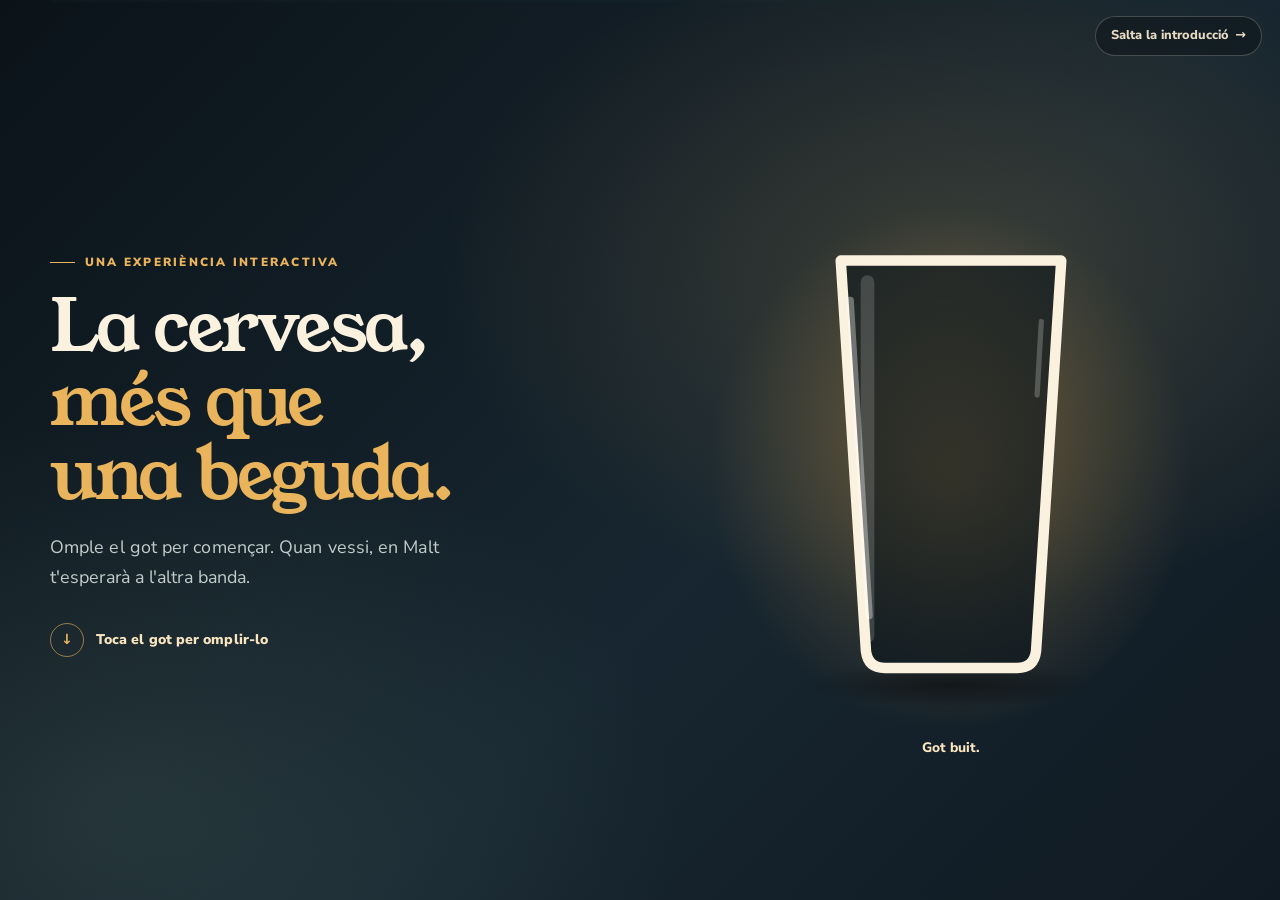
==== index.html @ fd7359cd "Enquesta connectada a Supabase: les respostes anònimes ja es guarden Co-Authored-By: Claude Opus 5.5" ====
<!doctype html>
<html lang="ca">
<head>
  <meta charset="utf-8">
  <script>try{localStorage.removeItem('cervesa-intro-vista');if(/[?&]intro\b/.test(location.search))sessionStorage.removeItem('cervesa-intro-vista');else if(sessionStorage.getItem('cervesa-intro-vista')==='1')document.documentElement.classList.add('ob-seen')}catch(e){}</script>
  <meta name="viewport" content="width=device-width, initial-scale=1">
  <meta name="theme-color" content="#fcf8f1">
  <meta name="description" content="Un recorregut educatiu per la història, la química i la ciència relacionades amb la cervesa.">
  <link rel="preconnect" href="https://fonts.googleapis.com">
  <link rel="preconnect" href="https://fonts.gstatic.com" crossorigin>
  <link href="https://fonts.googleapis.com/css2?family=Fredoka:wght@500;600;700&family=Nunito+Sans:wght@400;600;700;800;900&family=Young+Serif&display=swap" rel="stylesheet">
  <title>La cervesa, més que una beguda · Versió 4.2</title>
  <meta property="og:type" content="website">
  <meta property="og:url" content="https://chicobala08.github.io/webcervesa2.0/">
  <meta property="og:title" content="La cervesa, més que una beguda">
  <meta property="og:description" content="Història, química i ciència de la cervesa en una web interactiva. Treball de Recerca d'Àlex López.">
  <meta property="og:image" content="https://chicobala08.github.io/webcervesa2.0/og.jpg">
  <meta property="og:image:width" content="1200">
  <meta property="og:image:height" content="630">
  <meta name="twitter:card" content="summary_large_image">
  <noscript><style>.reveal, .ingredient-icon { opacity: 1 !important; translate: none !important; scale: 1 !important; }.beer-onboarding{display:none!important}body.onboarding-active{overflow:auto!important}</style></noscript>
  <link rel="stylesheet" href="style.css?v=13">
  <link rel="stylesheet" href="horitzontal.css?v=2" media="(min-width: 1024px)">
  <script>try{if(matchMedia('(min-width: 1024px)').matches)document.documentElement.classList.add('layout-h');localStorage.removeItem('cervesa-layout')}catch(e){}</script>
</head>
<body class="onboarding-active">

  <div class="beer-onboarding" id="beerOnboarding" role="dialog" aria-modal="true" aria-labelledby="onboardingTitle">
    <button class="ob-skip" id="onboardingSkip" type="button"><span>Salta la introducció</span> <span aria-hidden="true">→</span></button>

    <section class="ob-screen ob-welcome" id="onboardingWelcome">
      <div class="ob-copy">
        <span class="ob-kicker ob-in" style="--i:0">UNA EXPERIÈNCIA INTERACTIVA</span>
        <h1 id="onboardingTitle"><span class="ob-line ob-in" style="--i:1">La cervesa,</span> <span class="ob-line ob-line--gold ob-in" style="--i:2">més que una beguda.</span></h1>
        <p class="ob-in" style="--i:3">Omple el got per començar. Quan vessi, en Malt t'esperarà a l'altra banda.</p>
        <div class="ob-hint ob-in" style="--i:4" aria-hidden="true"><span class="ob-hint-ring"></span><span class="ob-hint-dot">↓</span><span>Toca el got per omplir-lo</span></div>
      </div>

      <div class="ob-art">
        <button class="ob-glass" id="onboardingGlass" type="button" aria-label="Omple el got de cervesa" aria-describedby="onboardingGlassStatus">
          <svg viewBox="0 0 400 560" aria-hidden="true" focusable="false">
            <defs>
              <clipPath id="obGlassClip"><path d="M95 112H305L281 484Q279 500 263 500H137Q121 500 119 484Z"/></clipPath>
              <clipPath id="obStreamClip"><rect x="0" y="-140" width="400" height="636"/></clipPath>
              <linearGradient id="obStreamFadeG" gradientUnits="userSpaceOnUse" x1="0" y1="-140" x2="0" y2="-30"><stop offset="0" stop-color="#fff" stop-opacity="0"/><stop offset="1" stop-color="#fff"/></linearGradient>
              <mask id="obStreamFade" maskUnits="userSpaceOnUse" x="0" y="-140" width="400" height="640"><rect x="0" y="-140" width="400" height="640" fill="url(#obStreamFadeG)"/></mask>
              <linearGradient id="obBeer" x1="0" y1="0" x2="0" y2="1"><stop offset="0" stop-color="#ffd977"/><stop offset=".35" stop-color="#f2a93a"/><stop offset="1" stop-color="#b85a17"/></linearGradient>
              <linearGradient id="obStream" x1="0" y1="0" x2="1" y2="0"><stop offset="0" stop-color="#e99a31"/><stop offset=".45" stop-color="#ffd677"/><stop offset="1" stop-color="#d27f24"/></linearGradient>
              <radialGradient id="obShadow"><stop offset="0" stop-color="#000" stop-opacity=".45"/><stop offset="1" stop-color="#000" stop-opacity="0"/></radialGradient>
              <radialGradient id="obGlow"><stop offset="0" stop-color="#f2b14e" stop-opacity=".34"/><stop offset="1" stop-color="#f2b14e" stop-opacity="0"/></radialGradient>
            </defs>
            <ellipse class="ob-glow" cx="200" cy="310" rx="230" ry="250" fill="url(#obGlow)"/>
            <ellipse cx="200" cy="516" rx="140" ry="22" fill="url(#obShadow)"/>
            <!-- Raig de cervesa que cau de dalt -->
            <g clip-path="url(#obStreamClip)" mask="url(#obStreamFade)">
              <g class="ob-stream">
                <rect x="187" y="-1300" width="26" height="1300" rx="13" fill="url(#obStream)"/>
                <rect x="195" y="-1300" width="5" height="1300" rx="2.5" fill="#fff3c4" opacity=".7"/>
              </g>
            </g>
            <!-- Interior del got: la cervesa puja amb una onada -->
            <g clip-path="url(#obGlassClip)">
              <rect x="80" y="100" width="240" height="420" fill="#09131a" opacity=".55"/>
              <g class="ob-liquid">
                <g class="ob-wave"><path d="M-160 112q30-14 60 0t60 0 60 0 60 0 60 0 60 0 60 0 60 0 60 0 60 0 60 0 60 0V560H-160Z" fill="url(#obBeer)"/></g>
                <g class="ob-wave ob-wave--back" opacity=".5"><path d="M-160 106q30 12 60 0t60 0 60 0 60 0 60 0 60 0 60 0 60 0 60 0 60 0 60 0 60 0V140H-160Z" fill="#ffe08f"/></g>
                <g class="ob-bubbles" fill="#fff4cf">
                  <circle class="ob-bub" cx="150" cy="480" r="4" style="--d:0s;--x:4px"/>
                  <circle class="ob-bub" cx="182" cy="470" r="3" style="--d:.5s;--x:-5px"/>
                  <circle class="ob-bub" cx="214" cy="488" r="5" style="--d:.9s;--x:3px"/>
                  <circle class="ob-bub" cx="246" cy="476" r="3.5" style="--d:.25s;--x:-3px"/>
                  <circle class="ob-bub" cx="168" cy="492" r="2.5" style="--d:1.2s;--x:6px"/>
                  <circle class="ob-bub" cx="232" cy="494" r="3" style="--d:1.5s;--x:-6px"/>
                </g>
              </g>
              <rect x="114" y="126" width="13" height="350" rx="6.5" fill="#fff" opacity=".16"/>
            </g>
            <!-- Escuma: puja, rebota i vessa per les parets -->
            <g class="ob-foam">
              <path d="M84 126c-14-10-10-34 10-36 2-22 30-32 46-18 12-20 44-22 56-2 14-16 44-12 50 8 22-6 40 10 34 30 16 6 16 26 2 32-6 10-22 12-32 4-10 12-32 12-42 2-12 10-32 10-44 0-12 10-34 10-44-2-12 8-30 6-36-6z" fill="#fbf0d7"/>
              <ellipse cx="130" cy="96" rx="12" ry="7" fill="#fff"/><ellipse cx="196" cy="84" rx="10" ry="6" fill="#fff"/><ellipse cx="262" cy="98" rx="9" ry="5.5" fill="#fff"/>
              <circle cx="160" cy="118" r="4" fill="#ead7ad"/><circle cx="238" cy="120" r="3.5" fill="#ead7ad"/><circle cx="104" cy="124" r="3" fill="#ead7ad"/>
            </g>
            <g class="ob-drips" fill="#fbf0d7">
              <path class="ob-drip" style="--o:96px 122px;--d:0s" d="M88 120q-6 40-3 84 1 12 9 12t8-12q0-40-2-82z"/>
              <path class="ob-drip" style="--o:300px 122px;--d:.12s" d="M296 120q6 56 4 120-1 12-9 12t-8-12q-1-62 1-118z"/>
              <path class="ob-drip" style="--o:200px 132px;--d:.22s" d="M232 128q4 26 2 50-1 9-7 9t-6-9q0-24 2-48z"/>
            </g>
            <!-- Vidre -->
            <path d="M95 112H305L281 484Q279 500 263 500H137Q121 500 119 484Z" fill="none" stroke="#fbf1df" stroke-width="10" stroke-linejoin="round"/>
            <path d="M104 150l18 300" stroke="#fff" stroke-opacity=".35" stroke-width="7" stroke-linecap="round"/>
            <path d="M286 170l-4 70" stroke="#fff" stroke-opacity=".22" stroke-width="5" stroke-linecap="round"/>
          </svg>
        </button>
        <p class="ob-status" id="onboardingGlassStatus" aria-live="polite">Got buit.</p>
      </div>
    </section>

    <!-- Onada de cervesa que fa la transició entre pantalles -->
    <div class="ob-flood" id="onboardingFlood" aria-hidden="true">
      <svg class="ob-flood-edge ob-flood-edge--top" viewBox="0 0 1200 90" preserveAspectRatio="none"><path d="M0 60q75-40 150 0t150 0 150 0 150 0 150 0 150 0 150 0 150 0V90H0z" fill="#fbf0d7"/><path d="M0 78q75-30 150 0t150 0 150 0 150 0 150 0 150 0 150 0 150 0V90H0z" fill="#f6c25c"/></svg>
      <div class="ob-flood-body"><i style="--x:12%;--s:10px;--d:0s"></i><i style="--x:28%;--s:6px;--d:.2s"></i><i style="--x:47%;--s:12px;--d:.1s"></i><i style="--x:63%;--s:7px;--d:.3s"></i><i style="--x:80%;--s:9px;--d:.05s"></i><i style="--x:91%;--s:5px;--d:.25s"></i></div>
      <svg class="ob-flood-edge ob-flood-edge--bottom" viewBox="0 0 1200 60" preserveAspectRatio="none"><path d="M0 0H1200V20q-75 30-150 0t-150 0-150 0-150 0-150 0-150 0-150 0-150 0z" fill="#c7671c"/></svg>
    </div>

    <section class="ob-screen ob-interests" id="onboardingInterests" hidden aria-labelledby="onboardingMaltTitle">
      <div class="ob-layout">
        <div class="ob-malt">
          <img class="ob-malt-img" src="malt-presenter.webp?v=11" alt="Malt, el presentador de la web, aixecant una gerra" width="511" height="476" decoding="async">
          <div class="ob-bubble" role="status"><span class="ob-bubble-name">MALT, EL TEU GUIA</span><span class="ob-bubble-text" id="onboardingMaltSays">Hola! Sóc en Malt. Abans de començar, t'acompanyo en tres passos ràpids.</span></div>
        </div>
        <div class="ob-content">
          <div class="ob-steps ob-rise" style="--i:0" aria-hidden="true"><span class="ob-steps-label" id="onboardingStepLabel">Pas 1 de 3</span><span class="ob-steps-bar"><span class="ob-steps-fill" id="onboardingStepFill"></span></span></div>
          <form class="ob-form" id="onboardingInterestForm" novalidate>
            <!-- Trampa per a robots: les persones no la veuen -->
            <label class="ob-trap" aria-hidden="true">Web <input type="text" name="website" tabindex="-1" autocomplete="off"></label>

            <fieldset class="ob-step is-current" data-step="1">
              <legend class="ob-step-head"><span class="ob-kicker">COM ET DIUS? NO CAL!</span><span class="ob-step-title" id="onboardingMaltTitle" tabindex="-1">Coneguem-nos una mica</span></legend>
              <p class="ob-intro">No et demanem nom ni correu. Només el que ens ajuda a entendre qui visita la web.</p>
              <div class="ob-q">
                <p class="ob-q-title" id="obqAge">Quina edat tens?</p>
                <div class="ob-chips" role="radiogroup" aria-labelledby="obqAge">
                  <label class="ob-chip"><input type="radio" name="age_range" value="lt14"><span>Menys de 14</span></label>
                  <label class="ob-chip"><input type="radio" name="age_range" value="14-15"><span>14–15</span></label>
                  <label class="ob-chip"><input type="radio" name="age_range" value="16-17"><span>16–17</span></label>
                  <label class="ob-chip"><input type="radio" name="age_range" value="18-25"><span>18–25</span></label>
                  <label class="ob-chip"><input type="radio" name="age_range" value="26-40"><span>26–40</span></label>
                  <label class="ob-chip"><input type="radio" name="age_range" value="gt40"><span>Més de 40</span></label>
                </div>
              </div>
              <div class="ob-q">
                <p class="ob-q-title" id="obqRole">Qui ets?</p>
                <div class="ob-chips" role="radiogroup" aria-labelledby="obqRole">
                  <label class="ob-chip"><input type="radio" name="role" value="alumne_montjuic"><span>Alumne/a de l'Institut Montjuïc</span></label>
                  <label class="ob-chip"><input type="radio" name="role" value="alumne_altre"><span>Alumne/a d'un altre centre</span></label>
                  <label class="ob-chip"><input type="radio" name="role" value="professor"><span>Professor/a</span></label>
                  <label class="ob-chip"><input type="radio" name="role" value="familia"><span>Família o amics</span></label>
                  <label class="ob-chip"><input type="radio" name="role" value="altre"><span>Una altra persona</span></label>
                </div>
              </div>
              <div class="ob-q">
                <p class="ob-q-title" id="obqFound">Com has arribat a la web?</p>
                <div class="ob-chips" role="radiogroup" aria-labelledby="obqFound">
                  <label class="ob-chip"><input type="radio" name="found_via" value="classe"><span>A classe</span></label>
                  <label class="ob-chip"><input type="radio" name="found_via" value="qr"><span>Amb el codi QR</span></label>
                  <label class="ob-chip"><input type="radio" name="found_via" value="amic"><span>M'ho ha passat algú</span></label>
                  <label class="ob-chip"><input type="radio" name="found_via" value="xarxes"><span>Per xarxes socials</span></label>
                  <label class="ob-chip"><input type="radio" name="found_via" value="altre"><span>D'una altra manera</span></label>
                </div>
              </div>
            </fieldset>

            <fieldset class="ob-step" data-step="2" hidden>
              <legend class="ob-step-head"><span class="ob-kicker">NO ÉS UN EXAMEN</span><span class="ob-step-title" tabindex="-1">Què en saps, ja?</span></legend>
              <p class="ob-intro">Respon el que et sembli. Al final del recorregut sabràs si l'has encertat.</p>
              <div class="ob-q">
                <p class="ob-q-title" id="obqIng">Quants ingredients bàsics creus que té la cervesa?</p>
                <div class="ob-chips" role="radiogroup" aria-labelledby="obqIng">
                  <label class="ob-chip"><input type="radio" name="guess_ingredients" value="2"><span>2</span></label>
                  <label class="ob-chip"><input type="radio" name="guess_ingredients" value="4"><span>4</span></label>
                  <label class="ob-chip"><input type="radio" name="guess_ingredients" value="7"><span>7</span></label>
                  <label class="ob-chip"><input type="radio" name="guess_ingredients" value="10+"><span>Més de 10</span></label>
                  <label class="ob-chip"><input type="radio" name="guess_ingredients" value="nsnc"><span>No ho sé</span></label>
                </div>
              </div>
              <div class="ob-q">
                <p class="ob-q-title" id="obqYeast">Què creus que fa el llevat?</p>
                <div class="ob-chips" role="radiogroup" aria-labelledby="obqYeast">
                  <label class="ob-chip"><input type="radio" name="guess_yeast" value="color"><span>Dona color</span></label>
                  <label class="ob-chip"><input type="radio" name="guess_yeast" value="fermenta"><span>Converteix el sucre en alcohol i gas</span></label>
                  <label class="ob-chip"><input type="radio" name="guess_yeast" value="amargor"><span>Dona amargor</span></label>
                  <label class="ob-chip"><input type="radio" name="guess_yeast" value="nsnc"><span>No ho sé</span></label>
                </div>
              </div>
              <div class="ob-q">
                <p class="ob-q-title" id="obqOrigin">Des de quan creus que es fa cervesa?</p>
                <div class="ob-chips" role="radiogroup" aria-labelledby="obqOrigin">
                  <label class="ob-chip"><input type="radio" name="guess_origin" value="200"><span>Fa uns 200 anys</span></label>
                  <label class="ob-chip"><input type="radio" name="guess_origin" value="1000"><span>Fa uns 1.000 anys</span></label>
                  <label class="ob-chip"><input type="radio" name="guess_origin" value="milers"><span>Fa milers d'anys</span></label>
                  <label class="ob-chip"><input type="radio" name="guess_origin" value="nsnc"><span>No ho sé</span></label>
                </div>
              </div>
              <div class="ob-q">
                <p class="ob-q-title" id="obqNA">Una cervesa «sense alcohol» pot tenir una mica d'alcohol?</p>
                <div class="ob-chips" role="radiogroup" aria-labelledby="obqNA">
                  <label class="ob-chip"><input type="radio" name="guess_nonalcoholic" value="si"><span>Sí</span></label>
                  <label class="ob-chip"><input type="radio" name="guess_nonalcoholic" value="no"><span>No, en té zero</span></label>
                  <label class="ob-chip"><input type="radio" name="guess_nonalcoholic" value="nsnc"><span>No ho sé</span></label>
                </div>
              </div>
              <div class="ob-q">
                <p class="ob-q-title" id="obqHops">Què creus que és el llúpol?</p>
                <div class="ob-chips" role="radiogroup" aria-labelledby="obqHops">
                  <label class="ob-chip"><input type="radio" name="guess_hops" value="flor"><span>Una flor que dona amargor i aroma</span></label>
                  <label class="ob-chip"><input type="radio" name="guess_hops" value="cereal"><span>Un cereal</span></label>
                  <label class="ob-chip"><input type="radio" name="guess_hops" value="llevat"><span>Un tipus de llevat</span></label>
                  <label class="ob-chip"><input type="radio" name="guess_hops" value="nsnc"><span>No ho sé</span></label>
                </div>
              </div>
              <div class="ob-q">
                <p class="ob-q-title" id="obqCereal">Quin cereal creus que es fa servir més per fer cervesa?</p>
                <div class="ob-chips" role="radiogroup" aria-labelledby="obqCereal">
                  <label class="ob-chip"><input type="radio" name="guess_cereal" value="ordi"><span>Ordi</span></label>
                  <label class="ob-chip"><input type="radio" name="guess_cereal" value="arros"><span>Arròs</span></label>
                  <label class="ob-chip"><input type="radio" name="guess_cereal" value="blat_moro"><span>Blat de moro</span></label>
                  <label class="ob-chip"><input type="radio" name="guess_cereal" value="nsnc"><span>No ho sé</span></label>
                </div>
              </div>
            </fieldset>

            <fieldset class="ob-step" data-step="3" hidden>
              <legend class="ob-step-head"><span class="ob-kicker">L'ÚLTIM PAS</span><span class="ob-step-title" tabindex="-1">Què et ve de gust descobrir?</span></legend>
              <p class="ob-intro">Amb això en Malt tria per on comences.</p>
              <div class="ob-q">
                <p class="ob-q-title" id="obqPart">Quina part t'interessa més?</p>
                <div class="ob-chips" role="radiogroup" aria-labelledby="obqPart">
                  <label class="ob-chip"><input type="radio" name="interestPart" value="historia"><span>La història</span></label>
                  <label class="ob-chip"><input type="radio" name="interestPart" value="ciencia"><span>La ciència</span></label>
                  <label class="ob-chip"><input type="radio" name="interestPart" value="ingredients"><span>Els ingredients</span></label>
                  <label class="ob-chip"><input type="radio" name="interestPart" value="tot"><span>Una mica de tot</span></label>
                </div>
              </div>
              <div class="ob-q">
                <p class="ob-q-title" id="obqDisc">Què t'agradaria fer primer?</p>
                <div class="ob-chips" role="radiogroup" aria-labelledby="obqDisc">
                  <label class="ob-chip"><input type="radio" name="interestDiscover" value="origen"><span>Saber com va començar</span></label>
                  <label class="ob-chip"><input type="radio" name="interestDiscover" value="fermentacio"><span>Veure la fermentació</span></label>
                  <label class="ob-chip"><input type="radio" name="interestDiscover" value="recepta"><span>Crear la meva cervesa</span></label>
                  <label class="ob-chip"><input type="radio" name="interestDiscover" value="curiositats"><span>Llegir curiositats</span></label>
                </div>
              </div>
              <div class="ob-q">
                <p class="ob-q-title" id="obqLevel">Quant en saps?</p>
                <div class="ob-chips" role="radiogroup" aria-labelledby="obqLevel">
                  <label class="ob-chip"><input type="radio" name="interestLevel" value="inici"><span>Començo de zero</span></label>
                  <label class="ob-chip"><input type="radio" name="interestLevel" value="mitja"><span>Ja en sé una mica</span></label>
                  <label class="ob-chip"><input type="radio" name="interestLevel" value="aprofundir"><span>Vull aprofundir</span></label>
                </div>
              </div>
              <div class="ob-q">
                <p class="ob-q-title" id="obqLearn">Com t'agrada més aprendre?</p>
                <div class="ob-chips" role="radiogroup" aria-labelledby="obqLearn">
                  <label class="ob-chip"><input type="radio" name="learn_style" value="llegint"><span>Llegint</span></label>
                  <label class="ob-chip"><input type="radio" name="learn_style" value="jocs"><span>Amb jocs i reptes</span></label>
                  <label class="ob-chip"><input type="radio" name="learn_style" value="imatges"><span>Amb imatges i vídeos</span></label>
                  <label class="ob-chip"><input type="radio" name="learn_style" value="experimentant"><span>Experimentant</span></label>
                </div>
              </div>
              <div class="ob-q">
                <p class="ob-q-title" id="obqSci">Quant t'interessa la ciència, en general?</p>
                <div class="ob-chips ob-chips--scale" role="radiogroup" aria-labelledby="obqSci">
                  <label class="ob-chip"><input type="radio" name="science_interest" value="1"><span>1</span></label>
                  <label class="ob-chip"><input type="radio" name="science_interest" value="2"><span>2</span></label>
                  <label class="ob-chip"><input type="radio" name="science_interest" value="3"><span>3</span></label>
                  <label class="ob-chip"><input type="radio" name="science_interest" value="4"><span>4</span></label>
                  <label class="ob-chip"><input type="radio" name="science_interest" value="5"><span>5</span></label>
                  <span class="ob-scale-ends" aria-hidden="true"><span>Gens</span><span>Molt</span></span>
                </div>
              </div>
              <div class="ob-q">
                <label class="ob-q-title" for="obWish">Hi ha alguna cosa que t'agradaria aprendre? <span class="ob-optional">(opcional)</span></label>
                <textarea class="ob-text" id="obWish" name="wish" rows="2" maxlength="200" placeholder="Escriu-ho aquí, sense dades personals"></textarea>
              </div>
              <label class="ob-consent" data-needs-db><input type="checkbox" name="consent" checked><span>Envia les meves respostes, de manera anònima, per al Treball de Recerca.</span></label>
            </fieldset>

            <div class="ob-footer">
              <p class="ob-note" data-needs-db>No demanem nom ni correu. Les respostes només es fan servir per al Treball de Recerca d'Àlex López.</p>
              <p class="ob-note" data-no-db hidden>Les respostes només serveixen per triar per on comences. No es guarden enlloc.</p>
              <div class="ob-nav">
                <button class="ob-back" id="onboardingBack" type="button" hidden><span aria-hidden="true">←</span> <span>Enrere</span></button>
                <button class="ob-go" id="onboardingNext" type="button"><span>Següent</span> <span class="ob-go-arrow ob-go-arrow--right" aria-hidden="true">→</span></button>
                <button class="ob-go" id="onboardingContinue" type="submit" hidden><span id="onboardingGoText">Comença el recorregut</span> <span class="ob-go-arrow" aria-hidden="true">↓</span></button>
              </div>
            </div>
          </form>
        </div>
      </div>
    </section>
  </div>
  <a class="skip-link" href="#main-content" inert>Ves al contingut principal</a>
  <div class="progress" id="readingProgress" role="progressbar" aria-label="Progrés de lectura" aria-valuemin="0" aria-valuemax="100" aria-valuenow="0"></div>
  <div class="confetti-layer" id="confettiLayer" aria-hidden="true"></div>
  <nav class="topbar" aria-label="Navegació principal" inert>
    <div class="wrap nav">
      <a class="brand" href="#inici" aria-label="Tornar a l'inici" title="Inici"><span class="brand-mark">C.</span><span>CERVESA<span>.</span></span></a>
      <div class="navlinks" id="desktopNav">
        <a href="#historia" aria-label="Història" title="Història" data-label="Història"><span aria-hidden="true">📜</span></a>
        <a href="#ingredients" aria-label="Ingredients" title="Ingredients" data-label="Ingredients"><span aria-hidden="true">🌾</span></a>
        <a href="#ciencia" aria-label="Ciència de la fermentació" title="Ciència" data-label="Ciència"><span aria-hidden="true">🧬</span></a>
        <a href="#simulador" aria-label="Fes la teva cervesa" title="Simulador" data-label="Simulador"><span aria-hidden="true">🍺</span></a>
        <a href="#quiz" aria-label="Concurs de preguntes" title="Concurs" data-label="Concurs"><span aria-hidden="true">🏆</span></a>
        <a href="#curiositats" aria-label="Curiositats" title="Curiositats" data-label="Curiositats"><span aria-hidden="true">💡</span></a>
        <a href="#glossari" aria-label="Glossari" title="Glossari" data-label="Glossari"><span aria-hidden="true">📖</span></a>
        <a href="#fonts" aria-label="Fonts i bibliografia" title="Bibliografia" data-label="Bibliografia"><span aria-hidden="true">🔎</span></a>
        <a href="#treball" aria-label="Sobre el treball" title="El treball" data-label="El treball"><span aria-hidden="true">🎓</span></a>
      </div>
      <div class="nav-actions">
        <button class="icon-btn" id="textSizeBtn" type="button" aria-label="Augmentar la mida del text" title="Augmentar la mida del text">A+</button>
        <button class="menu-btn" id="menuBtn" type="button" aria-expanded="false" aria-controls="mobileNav" aria-label="Obrir el menú">☰</button>
      </div>
    </div>
    <div class="wrap mobile-panel" id="mobileNav">
      <a href="#historia">📜 Història</a><a href="#ingredients">🌾 Ingredients</a><a href="#ciencia">🧬 Ciència</a><a href="#simulador">🍺 Simulador</a><a href="#quiz">🏆 Concurs</a><a href="#curiositats">💡 Curiositats</a><a href="#glossari">📖 Glossari</a><a href="#fonts">🔎 Fonts i bibliografia</a><a href="#treball">🎓 El treball</a>
    </div>
  </nav>

  <main id="main-content" tabindex="-1" inert>
    <header class="hero" id="inici">
      <div class="wrap">
        <div class="hero-grid">
          <div class="hero-copy">
            <div class="eyebrow">Treball de Recerca d'Àlex López</div>
            <h1>La cervesa,<br><em>més que una beguda.</em></h1>
            <p class="lead">Un recorregut per la història, la química i la cultura d'un producte que ha acompanyat moltes societats al llarg del temps. Ciència explicada amb recursos visuals i activitats interactives.</p>
            <div class="hero-actions"><a class="btn btn-primary" href="#historia">Comença a explorar <span aria-hidden="true">↘</span></a><a class="btn btn-secondary" href="#quiz">Posa't a prova</a></div>
          </div>
          <div class="hero-art" aria-label="Un vaso de cervesa que s'omple d'ambre amb escuma i bombolles" role="img" tabindex="0">
            <div class="art-orbit">
              <span class="orbit-label one">Història</span><span class="orbit-label two">Química</span><span class="orbit-label three">Biologia</span><span class="orbit-label four">Cultura</span>
              <svg class="glass" viewBox="0 0 240 400" fill="none" aria-hidden="true">
                <defs>
                  <clipPath id="glassClip"><path d="M44 34H196L182 360Q181 378 164 378H76Q59 378 58 360Z"/></clipPath>
                  <linearGradient id="ale" x1="0" y1="0" x2="0" y2="1"><stop offset="0" stop-color="#f4b73c"/><stop offset="1" stop-color="#b9661a"/></linearGradient>
                </defs>
                <g clip-path="url(#glassClip)">
                  <rect x="30" y="20" width="180" height="370" fill="#3b2410" opacity=".55"/>
                  <g class="liquid">
                    <rect x="30" y="92" width="180" height="300" fill="url(#ale)"/>
                    <g fill="#fbf1d9">
                      <rect x="30" y="40" width="180" height="58"/>
                      <circle cx="52" cy="98" r="15"/><circle cx="82" cy="102" r="13"/><circle cx="112" cy="99" r="16"/><circle cx="146" cy="103" r="12"/><circle cx="174" cy="99" r="15"/><circle cx="198" cy="102" r="12"/>
                    </g>
                    <g fill="#fff8e6" opacity=".55"><circle cx="70" cy="64" r="9"/><circle cx="128" cy="56" r="11"/><circle cx="170" cy="70" r="8"/></g>
                  </g>
                  <g class="bubbles" fill="#fff3cf">
                    <circle class="b b1" cx="78" cy="350" r="3.5"/><circle class="b b2" cx="104" cy="360" r="2.5"/><circle class="b b3" cx="130" cy="352" r="4"/>
                    <circle class="b b4" cx="152" cy="362" r="2.5"/><circle class="b b5" cx="95" cy="356" r="3"/><circle class="b b6" cx="142" cy="348" r="3"/><circle class="b b7" cx="116" cy="364" r="2"/>
                  </g>
                  <rect x="64" y="46" width="12" height="300" rx="6" fill="#fff8e6" opacity=".16"/>
                </g>
                <g class="crest" fill="#fbf1d9"><circle cx="70" cy="34" r="13"/><circle cx="104" cy="28" r="16"/><circle cx="140" cy="31" r="14"/><circle cx="172" cy="34" r="11"/></g>
                <path d="M44 34H196L182 360Q181 378 164 378H76Q59 378 58 360Z" stroke="#fbf1d9" stroke-opacity=".75" stroke-width="4" stroke-linejoin="round"/>
                <g transform="translate(86 176) scale(.58)"><g class="hero-mascot">
                  <path d="M60 17c-8 13-18 22-18 40a18 18 0 0 0 36 0c0-18-10-27-18-40Z" stroke="#2b1408" stroke-width="5" stroke-linejoin="round"/>
                  <path d="M60 70c-19-15-32-1-25 12 6 11 18 10 25-12Z" fill="#2b1408" opacity=".9"/><path d="M60 70c19-15 32-1 25 12-6 11-18 10-25-12Z" fill="#2b1408" opacity=".72"/>
                  <path d="M60 70v29" stroke="#2b1408" stroke-width="5" stroke-linecap="round"/>
                  <circle cx="52" cy="55" r="3" fill="#2b1408"/><circle cx="68" cy="55" r="3" fill="#2b1408"/><path d="M54 63q6 6 12 0" stroke="#2b1408" stroke-width="3" stroke-linecap="round"/>
                </g></g>
              </svg>
            </div>
          </div>
        </div>
        <div class="hero-foot"><span>Una mirada històrica</span><span>Conceptes científics</span><span>Activitats per aprendre</span></div>
      </div>
    </header>

    <section id="historia">
      <div class="wrap">
        <div class="section-head history-section-head"><div><div class="section-number">Història</div><h2>Una història de milers d'anys</h2></div></div>
        <p class="history-swipe-hint" aria-hidden="true">Llisca per veure tota la línia del temps →</p>
        <div class="timeline history-notes" aria-label="Cronologia interactiva de la història de la cervesa">
          <details class="history-note history-note--gold reveal">
            <summary><span class="event-date">Fa uns<br>13.000 anys</span><span class="history-note-copy"><strong>Primeres evidències arqueològiques</strong><em>Què s'ha trobat a la cova de Raqefet...?</em></span><span class="history-note-toggle" aria-hidden="true">+</span></summary>
            <div class="history-note-body"><p>A la <strong>cova de Raqefet</strong>, a l'actual Israel, s'han estudiat restes que apunten a l'elaboració d'una beguda fermentada de cereals en un context ritual. No es pot atribuir la invenció a un únic poble.</p></div>
          </details>
          <details class="history-note history-note--coral reveal">
            <summary><span class="event-date">IV mil·lenni<br>aC</span><span class="history-note-copy"><strong>Mesopotàmia i Egipte</strong><em>Les begudes de cereals van guanyar importància...</em></span><span class="history-note-toggle" aria-hidden="true">+</span></summary>
            <div class="history-note-body"><p>Les begudes de cereals van adquirir importància en <strong>l'alimentació, l'economia i els rituals</strong>. A Mesopotàmia, la figura de <strong>Ninkasi</strong> va quedar vinculada a la cervesa.</p></div>
          </details>
          <details class="history-note history-note--green reveal">
            <summary><span class="event-date">Edat<br>mitjana</span><span class="history-note-copy"><strong>Monestirs i tradicions locals</strong><em>Algunes comunitats van conservar coneixements...</em></span><span class="history-note-toggle" aria-hidden="true">+</span></summary>
            <div class="history-note-body"><p>Les <strong>comunitats monàstiques i els artesans</strong> van mantenir i transmetre coneixements relacionats amb les begudes fermentades. Les herbes i el llúpol van tenir usos diferents segons el territori i l'època.</p></div>
          </details>
          <details class="history-note history-note--lilac reveal">
            <summary><span class="event-date">1516</span><span class="history-note-copy"><strong>La normativa bavaresa</strong><em>Una disposició va regular els ingredients...</em></span><span class="history-note-toggle" aria-hidden="true">+</span></summary>
            <div class="history-note-body"><p>La disposició coneguda com a <i>Reinheitsgebot</i> va regular determinats ingredients a <strong>Baviera</strong>. És un exemple de com les normes econòmiques i polítiques també van influir en la història de l'alimentació.</p></div>
          </details>
          <details class="history-note history-note--blue reveal">
            <summary><span class="event-date">Segle<br>XIX</span><span class="history-note-copy"><strong>La microbiologia moderna</strong><em>La ciència va començar a explicar què passa...</em></span><span class="history-note-toggle" aria-hidden="true">+</span></summary>
            <div class="history-note-body"><p>Les investigacions de <strong>Louis Pasteur</strong> van ajudar a demostrar que la fermentació està relacionada amb l'activitat dels microorganismes i van transformar la comprensió científica d'aquest fenomen.</p></div>
          </details>
          <details class="history-note history-note--peach reveal">
            <summary><span class="event-date">Segles<br>XX–XXI</span><span class="history-note-copy"><strong>Ciència i indústria alimentària</strong><em>La tecnologia va canviar la manera d'estudiar...</em></span><span class="history-note-toggle" aria-hidden="true">+</span></summary>
            <div class="history-note-body"><p>La <strong>microbiologia, la química, la refrigeració i els controls de qualitat</strong> van canviar la indústria alimentària i la manera d'estudiar els processos de fermentació.</p></div>
          </details>
        </div>
      </div>
    </section>

    <section id="ingredients">
      <div class="wrap">
        <div class="section-head"><div><div class="section-number">Matèries primeres</div><h2>Quatre elements, moltes propietats</h2><p class="section-intro"><strong>L'aigua, els cereals, el llúpol i els llevats</strong> s'associen tradicionalment a la cervesa. Cadascun té una <strong>composició i unes propietats diferents</strong>.</p></div></div>
        <div class="ingredients">
          <article class="card ingredient reveal"><div class="ingredient-icon ingredient-icon--art ingredient-icon--water" aria-hidden="true">
              <svg viewBox="0 0 100 100" role="presentation" focusable="false">
                <path d="M50 9 C50 9 21 43 21 62 C21 79 34 91 50 91 C66 91 79 79 79 62 C79 43 50 9 50 9Z" fill="#9fd3dc" stroke="#26354a" stroke-width="3.5" stroke-linejoin="round"/>
                <path d="M24 66 Q37 58 50 66 T77 66 C76 80 64 89 50 89 C36 89 25 80 24 66Z" fill="#6fb5c2"/>
                <path d="M24 66 Q37 58 50 66 T77 66" fill="none" stroke="#2f7f86" stroke-width="2.4" stroke-linecap="round"/>
                <path d="M36 58 C36 48 40 40 45 33" fill="none" stroke="#fffefa" stroke-width="4.5" stroke-linecap="round"/>
                <circle cx="61" cy="48" r="4.5" fill="#e3f4f5" stroke="#26354a" stroke-width="2.2"/>
                <circle cx="58" cy="77" r="3.2" fill="#e3f4f5" stroke="#26354a" stroke-width="2"/>
                <circle cx="41" cy="80" r="2.4" fill="#e3f4f5" stroke="#26354a" stroke-width="1.8"/>
                <path d="M16 30 Q8 24 11 15 M85 32 Q93 25 90 16" fill="none" stroke="#438f86" stroke-width="3" stroke-linecap="round"/>
              </svg>
            </div><div class="small-label">Aigua</div><h3>El medi principal</h3><p>És el component majoritari de moltes begudes. La seva composició mineral és un exemple de com les substàncies dissoltes poden modificar les propietats d'una mescla.</p></article>
          <article class="card ingredient reveal"><div class="ingredient-icon ingredient-icon--art ingredient-icon--cereal" aria-hidden="true">
              <svg viewBox="0 0 100 100" role="presentation" focusable="false">
                <path d="M48 91 C48 72 49 50 55 17" fill="none" stroke="#367d68" stroke-width="4.5" stroke-linecap="round"/>
                <path d="M49 74 C31 76 21 67 19 54 C35 52 45 59 49 74Z" fill="#78aa72" stroke="#26354a" stroke-width="3" stroke-linejoin="round"/>
                <path d="M50 82 C64 77 75 66 76 53 C61 55 53 65 50 82Z" fill="#91bd79" stroke="#26354a" stroke-width="3" stroke-linejoin="round"/>
                <path d="M54 22 C47 26 42 33 42 41 C50 41 55 35 56 27Z" fill="#f4c45d" stroke="#26354a" stroke-width="2.8"/>
                <path d="M56 32 C64 30 69 34 70 41 C63 44 57 40 56 32Z" fill="#edb34f" stroke="#26354a" stroke-width="2.8"/>
                <path d="M49 39 C39 39 35 45 36 52 C45 54 51 48 49 39Z" fill="#f7d77d" stroke="#26354a" stroke-width="2.8"/>
                <path d="M54 46 C64 43 71 48 70 56 C61 60 55 54 54 46Z" fill="#f4c45d" stroke="#26354a" stroke-width="2.8"/>
                <path d="M47 55 C37 54 32 61 35 68 C44 70 49 64 47 55Z" fill="#edb34f" stroke="#26354a" stroke-width="2.8"/>
                <path d="M53 61 C63 59 69 65 66 73 C57 75 52 69 53 61Z" fill="#f7d77d" stroke="#26354a" stroke-width="2.8"/>
                <path d="M56 19 Q48 12 43 9 M57 24 Q68 16 73 17 M48 42 Q38 32 33 31 M59 52 Q72 45 78 47" fill="none" stroke="#bd8738" stroke-width="2.2" stroke-linecap="round"/>
                <path d="M19 54 Q30 61 45 67 M76 53 Q65 63 53 75" fill="none" stroke="#4f8e65" stroke-width="2" stroke-linecap="round"/>
                <path d="M41 91 Q51 88 61 92" fill="none" stroke="#26354a" stroke-width="3" stroke-linecap="round"/>
              </svg>
            </div><div class="small-label">Cereals</div><h3>Midó i carbohidrats</h3><p>L'ordi i altres cereals contenen <strong>midó</strong>, un polisacàrid format per unitats de glucosa. Els carbohidrats són importants en la <strong>química dels aliments</strong>.</p></article>
          <article class="card ingredient reveal"><div class="ingredient-icon ingredient-icon--art ingredient-icon--hop" aria-hidden="true">
              <svg viewBox="0 0 100 100" role="presentation" focusable="false">
                <path d="M49 48 C31 34 21 19 29 12 C42 11 50 27 52 42 C53 27 62 11 75 14 C81 24 68 40 54 49" fill="#78aa72" stroke="#26354a" stroke-width="3" stroke-linejoin="round"/>
                <path d="M46 49 C28 47 13 52 13 64 C24 72 39 62 49 54Z" fill="#9ac47c" stroke="#26354a" stroke-width="3" stroke-linejoin="round"/>
                <path d="M55 49 C71 40 87 42 90 54 C82 67 66 62 54 55Z" fill="#78aa72" stroke="#26354a" stroke-width="3" stroke-linejoin="round"/>
                <path d="M50 27 C34 31 27 48 31 65 C34 79 43 89 51 94 C60 88 69 77 71 63 C74 46 66 31 50 27Z" fill="#9fc85e" stroke="#26354a" stroke-width="3.5" stroke-linejoin="round"/>
                <path d="M50 29 C40 34 38 43 50 49 C62 43 60 34 50 29Z" fill="#c5db68" stroke="#497d43" stroke-width="2.4" stroke-linejoin="round"/>
                <path d="M34 47 C29 57 37 64 49 65 C53 54 45 48 34 47Z" fill="#79ad4e" stroke="#497d43" stroke-width="2.4" stroke-linejoin="round"/>
                <path d="M66 47 C55 48 47 55 52 65 C64 64 71 57 66 47Z" fill="#b1d45e" stroke="#497d43" stroke-width="2.4" stroke-linejoin="round"/>
                <path d="M39 65 C34 76 43 83 51 86 C58 78 54 69 39 65Z" fill="#a4cc58" stroke="#497d43" stroke-width="2.4" stroke-linejoin="round"/>
                <path d="M62 65 C49 69 46 78 52 86 C63 83 69 75 62 65Z" fill="#79ad4e" stroke="#497d43" stroke-width="2.4" stroke-linejoin="round"/>
                <path d="M50 49 L51 91 M34 48 Q40 56 49 61 M66 48 Q60 56 52 61" fill="none" stroke="#497d43" stroke-width="2" stroke-linecap="round"/>
                <path d="M18 31 Q8 24 10 15 M82 31 Q94 24 91 14" fill="none" stroke="#438f86" stroke-width="3" stroke-linecap="round"/>
              </svg>
            </div><div class="small-label">Llúpol</div><h3>Compostos vegetals</h3><p>El llúpol és una planta amb <strong>compostos aromàtics i amargs</strong>. El seu ús forma part de la història agrícola i cultural de diferents regions.</p></article>
          <article class="card ingredient reveal"><div class="ingredient-icon ingredient-icon--art ingredient-icon--yeast" aria-hidden="true">
              <svg viewBox="0 0 100 100" role="presentation" focusable="false">
                <path d="M44 31 C26 31 15 45 17 61 C19 77 33 87 49 85 C65 83 74 69 72 53 C70 39 60 31 44 31Z" fill="#f2d48a" stroke="#26354a" stroke-width="3.5" stroke-linejoin="round"/>
                <circle cx="73" cy="28" r="13" fill="#f7e3ad" stroke="#26354a" stroke-width="3"/>
                <path d="M63 36 Q66 34 66 31" fill="none" stroke="#26354a" stroke-width="2.4" stroke-linecap="round"/>
                <ellipse cx="41" cy="60" rx="10.5" ry="8.5" fill="#e9a86b" stroke="#26354a" stroke-width="2.6"/>
                <circle cx="39" cy="58" r="2.6" fill="#fff3d6"/>
                <circle cx="57" cy="47" r="5.5" fill="#fff8e2" stroke="#b98a3d" stroke-width="2.2"/>
                <circle cx="56" cy="70" r="3.4" fill="#fff8e2" stroke="#b98a3d" stroke-width="1.8"/>
                <circle cx="27" cy="45" r="2.6" fill="#fff8e2" stroke="#b98a3d" stroke-width="1.6"/>
                <circle cx="86" cy="58" r="4.2" fill="none" stroke="#438f86" stroke-width="2.4"/>
                <circle cx="90" cy="73" r="2.8" fill="none" stroke="#438f86" stroke-width="2.2"/>
                <circle cx="80" cy="84" r="2" fill="none" stroke="#438f86" stroke-width="2"/>
              </svg>
            </div><div class="small-label">Llevats</div><h3>Microorganismes</h3><p>Els llevats són <strong>fongs unicel·lulars</strong>. Algunes espècies participen en processos de fermentació i permeten estudiar la relació entre els éssers vius i les <strong>transformacions químiques</strong>.</p></article>
        </div>
      </div>
    </section>

    <section id="ciencia">
      <div class="wrap">
        <div class="section-head"><div><div class="section-number">Química i biologia</div><h2>La ciència de la fermentació</h2><p class="section-intro">La <strong>fermentació</strong> és el procés en què el llevat transforma els sucres en <strong>alcohol i diòxid de carboni</strong>. Aquí la segueixes en quatre passos, del gra a la cervesa.</p></div></div>

        <div class="ferment-steps">
          <article class="ferment-step" id="pas-sucre" aria-labelledby="stepSugarTitle">
            <header class="step-label"><span class="step-num" aria-hidden="true">1</span><h3 id="stepSugarTitle">El malt dóna el sucre</h3></header>
            <div class="step-body">
              <p class="step-lead">En la <strong>maceració</strong>, el gra maltejat es barreja amb aigua calenta. Els enzims del malt (les <strong>amilases</strong>) tallen el midó, una cadena llarga de glucoses, en sucres més petits com la <strong>maltosa</strong> i la <strong>glucosa</strong>. Aquests sucres queden dissolts al most i són l'aliment del llevat.</p>
              <svg class="step-illustration" viewBox="0 0 640 170" role="img" aria-labelledby="starchTitle starchDesc">
              <title id="starchTitle">Del midó als sucres</title>
              <desc id="starchDesc">A l'esquerra, el midó és una cadena llarga d'anells de glucosa. Els enzims del malt la tallen. A la dreta queden trossos petits: maltosa (dues glucoses) i glucosa (una).</desc>
              <g fill="#f6d77e" stroke="#26354a" stroke-width="3" stroke-linejoin="round">
                <path d="M16 58l14-8 14 8v16l-14 8-14-8z"/><path d="M58 58l14-8 14 8v16l-14 8-14-8z"/><path d="M100 58l14-8 14 8v16l-14 8-14-8z"/>
                <path d="M142 58l14-8 14 8v16l-14 8-14-8z"/><path d="M184 58l14-8 14 8v16l-14 8-14-8z"/><path d="M226 58l14-8 14 8v16l-14 8-14-8z"/>
              </g>
              <path d="M44 66h14M86 66h14M128 66h14M170 66h14M212 66h14" stroke="#26354a" stroke-width="3"/>
              <text x="135" y="118" text-anchor="middle" font-size="18" font-weight="800" fill="#26354a">Midó</text>
              <text x="135" y="140" text-anchor="middle" font-size="14" font-weight="700" fill="#52665f">una cadena llarga de glucoses</text>
              <path d="M290 66h70m-14-13 14 13-14 13" fill="none" stroke="#26354a" stroke-width="5" stroke-linecap="round" stroke-linejoin="round"/>
              <text x="325" y="104" text-anchor="middle" font-size="14" font-weight="800" fill="#52665f">enzims del malt</text>
              <g fill="#f6d77e" stroke="#26354a" stroke-width="3" stroke-linejoin="round">
                <path d="M398 58l14-8 14 8v16l-14 8-14-8z"/><path d="M440 58l14-8 14 8v16l-14 8-14-8z"/>
                <path d="M548 58l14-8 14 8v16l-14 8-14-8z"/>
              </g>
              <path d="M426 66h14" stroke="#26354a" stroke-width="3"/>
              <text x="433" y="118" text-anchor="middle" font-size="18" font-weight="800" fill="#26354a">Maltosa</text>
              <text x="433" y="140" text-anchor="middle" font-size="14" font-weight="700" fill="#52665f">2 glucoses</text>
              <text x="562" y="118" text-anchor="middle" font-size="18" font-weight="800" fill="#26354a">Glucosa</text>
              <text x="562" y="140" text-anchor="middle" font-size="14" font-weight="700" fill="#52665f">1 glucosa</text>
            </svg>
            </div>
          </article>

          <article class="ferment-step" id="pas-llevat" aria-labelledby="stepYeastTitle">
            <header class="step-label"><span class="step-num" aria-hidden="true">2</span><h3 id="stepYeastTitle">El llevat se'l menja</h3></header>
            <div class="step-body">
              <p class="step-lead">Els <strong>llevats obtenen energia</strong> dels sucres. En la fermentació alcohòlica, la <strong>glucosa es transforma en etanol i diòxid de carboni</strong>. L'equació resumeix el balanç global: els àtoms no desapareixen, només es reorganitzen.</p>
              <p class="tiny-note">Per contrastar-ho: <a href="https://www.ncbi.nlm.nih.gov/books/NBK20360/" target="_blank" rel="noopener noreferrer">NIH, fermentació i llevats</a>; fórmules de la <a href="https://pubchem.ncbi.nlm.nih.gov/compound/5793" target="_blank" rel="noopener noreferrer">glucosa</a>, l'<a href="https://pubchem.ncbi.nlm.nih.gov/compound/702" target="_blank" rel="noopener noreferrer">etanol</a> i el <a href="https://pubchem.ncbi.nlm.nih.gov/compound/280" target="_blank" rel="noopener noreferrer">diòxid de carboni</a>.</p>
              <div class="reaction-challenge" aria-labelledby="reactionChallengeTitle">
              <div class="reaction-challenge-head">
                <h4 id="reactionChallengeTitle">Posa a prova el teu recompte d'àtoms</h4>
                <p>Tria un nivell i equilibra l'equació global simplificada. Recorda conservar els àtoms de <strong>carboni (C), hidrogen (H) i oxigen (O)</strong>.</p>
              </div>

              <div class="reaction-visual-panel" aria-label="Esquema visual de la glucosa i els productes de la reacció">
                <svg class="reaction-illustration" viewBox="0 0 680 192" role="img" aria-labelledby="reactionVisualTitle reactionVisualDesc">
                  <title id="reactionVisualTitle">La glucosa es transforma en etanol i diòxid de carboni</title>
                  <desc id="reactionVisualDesc">Model de boles: la glucosa és un anell de cinc carbonis negres i un oxigen vermell. Una fletxa porta a l'etanol (dos carbonis i un oxigen) i al diòxid de carboni (un carboni entre dos oxígens).</desc>
                  <g transform="translate(34 14)">
                    <path d="M58 8 103 34 103 86 58 112 13 86 13 34Z" fill="none" stroke="#26354a" stroke-width="5" stroke-linejoin="round"/>
                    <circle cx="58" cy="8" r="13" fill="#d64530" stroke="#26354a" stroke-width="3"/>
                    <circle cx="103" cy="34" r="12" fill="#2b2b2b" stroke="#26354a" stroke-width="3"/><circle cx="103" cy="86" r="12" fill="#2b2b2b" stroke="#26354a" stroke-width="3"/>
                    <circle cx="58" cy="112" r="12" fill="#2b2b2b" stroke="#26354a" stroke-width="3"/><circle cx="13" cy="86" r="12" fill="#2b2b2b" stroke="#26354a" stroke-width="3"/><circle cx="13" cy="34" r="12" fill="#2b2b2b" stroke="#26354a" stroke-width="3"/>
                    <circle cx="58" cy="60" r="7" fill="#fff" stroke="#26354a" stroke-width="2.5"/>
                    <text x="58" y="146" text-anchor="middle" font-size="18" font-weight="800" fill="#26354a">Glucosa</text>
                    <text x="58" y="166" text-anchor="middle" font-size="14" font-weight="700" fill="#52665f">C₆H₁₂O₆</text>
                  </g>
                  <path d="M182 74h96m-16-14 16 14-16 14" fill="none" stroke="#26354a" stroke-width="6" stroke-linecap="round" stroke-linejoin="round"/>
                  <g transform="translate(304 40)">
                    <path d="M27 34H129" stroke="#26354a" stroke-width="5"/>
                    <circle cx="27" cy="34" r="20" fill="#2b2b2b" stroke="#26354a" stroke-width="3"/><circle cx="78" cy="34" r="20" fill="#2b2b2b" stroke="#26354a" stroke-width="3"/><circle cx="129" cy="34" r="20" fill="#d64530" stroke="#26354a" stroke-width="3"/>
                    <path d="M144 20l12-12" stroke="#26354a" stroke-width="4"/><circle cx="158" cy="6" r="9" fill="#fff" stroke="#26354a" stroke-width="2.5"/>
                    <text x="78" y="86" text-anchor="middle" font-size="18" font-weight="800" fill="#26354a">Etanol</text>
                    <text x="78" y="106" text-anchor="middle" font-size="14" font-weight="700" fill="#52665f">C₂H₅OH</text>
                  </g>
                  <g transform="translate(508 40)">
                    <path d="M26 28H130M26 40H130" stroke="#26354a" stroke-width="4"/>
                    <circle cx="26" cy="34" r="20" fill="#d64530" stroke="#26354a" stroke-width="3"/><circle cx="78" cy="34" r="20" fill="#2b2b2b" stroke="#26354a" stroke-width="3"/><circle cx="130" cy="34" r="20" fill="#d64530" stroke="#26354a" stroke-width="3"/>
                    <text x="78" y="86" text-anchor="middle" font-size="18" font-weight="800" fill="#26354a">Diòxid de carboni</text>
                    <text x="78" y="106" text-anchor="middle" font-size="14" font-weight="700" fill="#52665f">CO₂</text>
                  </g>
                </svg>
                <div class="atom-legend" aria-label="Codi de colors dels àtoms"><span><i class="atom-c"></i>Carboni (C)</span><span><i class="atom-h"></i>Hidrogen (H)</span><span><i class="atom-o"></i>Oxigen (O)</span></div>
                <div class="reaction-visual-caption"><strong>La idea clau:</strong> els àtoms no desapareixen; es reorganitzen. El repte és comprovar que <strong>C, H i O</strong> es conserven als dos costats.</div>
              </div>

              <div class="reaction-level-switch" role="tablist" aria-label="Tria el nivell del repte">
                <button class="reaction-level-tab" id="easyReactionTab" type="button" role="tab" aria-selected="true" aria-controls="easyReactionPanel">Nivell fàcil, amb ajuda</button>
                <button class="reaction-level-tab" id="hardReactionTab" type="button" role="tab" aria-selected="false" aria-controls="hardReactionPanel">Repte per a veritables químics</button>
              </div>

              <section class="reaction-level-panel" id="easyReactionPanel" role="tabpanel" aria-labelledby="easyReactionTab">
                <div class="reaction-level-intro">
                  <strong>Nivell fàcil</strong>
                  <p>La glucosa ja té el coeficient 1. Completa només els coeficients dels productes. La taula t'ajudarà a veure com canvia el recompte d'àtoms.</p>
                </div>
                <div class="reaction-equation" aria-label="Una glucosa es transforma en etanol i diòxid de carboni">
                  <span class="molecule">C₆H₁₂O₆</span>
                  <span class="reaction-arrow">→</span>
                  <label class="coefficient-field"><span class="sr-only">Coeficient de l'etanol</span><input id="easyEthanolCoefficient" type="number" min="1" max="12" step="1" inputmode="numeric" placeholder="?" aria-label="Coeficient de l'etanol al nivell fàcil"></label>
                  <span class="molecule">C₂H₅OH</span><span>+</span>
                  <label class="coefficient-field"><span class="sr-only">Coeficient del diòxid de carboni</span><input id="easyCarbonDioxideCoefficient" type="number" min="1" max="12" step="1" inputmode="numeric" placeholder="?" aria-label="Coeficient del diòxid de carboni al nivell fàcil"></label>
                  <span class="molecule">CO₂</span>
                </div>
                <p class="atom-table-title">Comprova quants àtoms hi ha a cada costat</p>
                <div class="atom-table-wrap">
                  <table class="atom-table">
                    <thead><tr><th scope="col">Element</th><th scope="col">Reactius</th><th scope="col">Productes</th></tr></thead>
                    <tbody>
                      <tr><th scope="row"><span class="element-chip element-c">C</span> Carboni</th><td><span class="known-count">6</span></td><td><output id="easyRightCarbon" aria-label="Carboni als productes">—</output></td></tr>
                      <tr><th scope="row"><span class="element-chip element-h">H</span> Hidrogen</th><td><span class="known-count">12</span></td><td><output id="easyRightHydrogen" aria-label="Hidrogen als productes">—</output></td></tr>
                      <tr><th scope="row"><span class="element-chip element-o">O</span> Oxigen</th><td><span class="known-count">6</span></td><td><output id="easyRightOxygen" aria-label="Oxigen als productes">—</output></td></tr>
                    </tbody>
                  </table>
                </div>
                <div class="reaction-actions">
                  <button class="btn btn-primary" id="checkEasyReactionBtn" type="button">Comprovar la reacció</button>
                  <button class="btn btn-secondary" id="easyReactionHintBtn" type="button" aria-expanded="false" aria-controls="easyReactionHint">Demanar una pista</button>
                  <button class="btn btn-secondary" id="resetEasyReactionBtn" type="button">Reiniciar</button>
                </div>
                <div class="reaction-hint" id="easyReactionHint" hidden>Comença per l'hidrogen: cada molècula d'etanol (C₂H₅OH) conté 6 àtoms d'H. Després comprova el carboni i, finalment, l'oxigen. El coeficient multiplica tots els àtoms de la fórmula.</div>
                <div class="reaction-feedback" id="easyReactionFeedback" role="status" aria-live="polite">Malt: pas a pas! Ajusta els dos coeficients fins que els tres elements tinguin el mateix recompte als dos costats.</div>
                <p class="tiny-note">En aquest nivell, el coeficient de la glucosa és fix: 1.</p>
              </section>

              <section class="reaction-level-panel" id="hardReactionPanel" role="tabpanel" aria-labelledby="hardReactionTab" hidden>
                <div class="reaction-level-intro hard">
                  <strong>Repte per a veritables químics</strong>
                  <p>Ara no tens el coeficient de la glucosa ni el recompte d'àtoms resolt. Troba els tres coeficients i completa tota la taula. Escriu la relació en els nombres enters més petits possibles.</p>
                </div>
                <div class="reaction-equation" aria-label="Equació de la glucosa, etanol i diòxid de carboni amb tres coeficients desconeguts">
                  <label class="coefficient-field"><span class="sr-only">Coeficient de la glucosa</span><input id="hardGlucoseCoefficient" type="number" min="1" max="24" step="1" inputmode="numeric" placeholder="?" aria-label="Coeficient de la glucosa"></label>
                  <span class="molecule">C₆H₁₂O₆</span><span class="reaction-arrow">→</span>
                  <label class="coefficient-field"><span class="sr-only">Coeficient de l'etanol</span><input id="hardEthanolCoefficient" type="number" min="1" max="48" step="1" inputmode="numeric" placeholder="?" aria-label="Coeficient de l'etanol"></label>
                  <span class="molecule">C₂H₅OH</span><span>+</span>
                  <label class="coefficient-field"><span class="sr-only">Coeficient del diòxid de carboni</span><input id="hardCarbonDioxideCoefficient" type="number" min="1" max="48" step="1" inputmode="numeric" placeholder="?" aria-label="Coeficient del diòxid de carboni"></label>
                  <span class="molecule">CO₂</span>
                </div>
                <p class="atom-table-title">1. Escriu el nombre total d'àtoms de cada element</p>
                <div class="atom-table-wrap">
                  <table class="atom-table">
                    <thead><tr><th scope="col">Element</th><th scope="col">Reactius</th><th scope="col">Productes</th></tr></thead>
                    <tbody>
                      <tr><th scope="row"><span class="element-chip element-c">C</span> Carboni</th><td><input id="hardLeftCarbon" type="number" min="0" step="1" inputmode="numeric" placeholder="?" aria-label="Àtoms de carboni als reactius, nivell avançat"></td><td><input id="hardRightCarbon" type="number" min="0" step="1" inputmode="numeric" placeholder="?" aria-label="Àtoms de carboni als productes, nivell avançat"></td></tr>
                      <tr><th scope="row"><span class="element-chip element-h">H</span> Hidrogen</th><td><input id="hardLeftHydrogen" type="number" min="0" step="1" inputmode="numeric" placeholder="?" aria-label="Àtoms d'hidrogen als reactius, nivell avançat"></td><td><input id="hardRightHydrogen" type="number" min="0" step="1" inputmode="numeric" placeholder="?" aria-label="Àtoms d'hidrogen als productes, nivell avançat"></td></tr>
                      <tr><th scope="row"><span class="element-chip element-o">O</span> Oxigen</th><td><input id="hardLeftOxygen" type="number" min="0" step="1" inputmode="numeric" placeholder="?" aria-label="Àtoms d'oxigen als reactius, nivell avançat"></td><td><input id="hardRightOxygen" type="number" min="0" step="1" inputmode="numeric" placeholder="?" aria-label="Àtoms d'oxigen als productes, nivell avançat"></td></tr>
                    </tbody>
                  </table>
                </div>
                <div class="reaction-actions">
                  <button class="btn btn-primary" id="checkHardReactionBtn" type="button">Validar el repte</button>
                  <button class="btn btn-secondary" id="hardReactionHintBtn" type="button" aria-expanded="false" aria-controls="hardReactionHint">Demanar una pista</button>
                  <button class="btn btn-secondary" id="resetHardReactionBtn" type="button">Reiniciar</button>
                </div>
                <div class="reaction-hint" id="hardReactionHint" hidden>Escriu primer els balanços per separat: C, H i O. Recorda les fórmules: glucosa C₆H₁₂O₆, etanol C₂H₅OH i diòxid de carboni CO₂. Comprova que tots els coeficients siguin nombres enters i simplifica la relació al final.</div>
                <div class="reaction-feedback" id="hardReactionFeedback" role="status" aria-live="polite">Malt: aquest és el repte difícil. Calcula cada costat de l'equació i busca la proporció més senzilla!</div>
              </section>
              </div>
            </div>
          </article>

          <article class="ferment-step" id="laboratori" aria-labelledby="molecularLabTitle">
            <header class="step-label"><span class="step-num" aria-hidden="true">3</span><h3 id="molecularLabTitle">Les molècules de la cervesa</h3></header>
            <div class="step-body molecular-lab">
              <p class="step-lead">Tria una molècula per veure com està feta i quants àtoms té de cada element. Després, construeix-les tu.</p>
              <div class="mol-explorer-grid">
            <div class="mol-selector-panel">
              <p class="mol-panel-label">Tria una molècula</p>
              <div class="mol-selector" role="group" aria-label="Selecciona una molècula">
                <button type="button" class="molecule-choice active" data-molecule="glucose" aria-pressed="true"><span class="molecule-choice-icon" aria-hidden="true"><svg viewBox="0 0 40 40" aria-hidden="true"><path d="M20 6 31 13v13l-11 7-11-7V13Z" fill="none" stroke="#26354a" stroke-width="2.5" stroke-linejoin="round"/><circle cx="20" cy="6" r="4.5" fill="#d64530"/><circle cx="31" cy="13" r="4" fill="#2b2b2b"/><circle cx="31" cy="26" r="4" fill="#2b2b2b"/><circle cx="20" cy="33" r="4" fill="#2b2b2b"/><circle cx="9" cy="26" r="4" fill="#2b2b2b"/><circle cx="9" cy="13" r="4" fill="#2b2b2b"/></svg></span><span><strong>Glucosa</strong><small>El sucre inicial</small></span><span class="molecule-choice-arrow" aria-hidden="true">›</span></button>
                <button type="button" class="molecule-choice" data-molecule="ethanol" aria-pressed="false"><span class="molecule-choice-icon" aria-hidden="true"><svg viewBox="0 0 40 40" aria-hidden="true"><path d="M7 20h26" stroke="#26354a" stroke-width="2.5"/><circle cx="8" cy="20" r="6" fill="#2b2b2b"/><circle cx="20" cy="20" r="6" fill="#2b2b2b"/><circle cx="32" cy="20" r="6" fill="#d64530"/></svg></span><span><strong>Etanol</strong><small>Producte de la reacció</small></span><span class="molecule-choice-arrow" aria-hidden="true">›</span></button>
                <button type="button" class="molecule-choice" data-molecule="co2" aria-pressed="false"><span class="molecule-choice-icon" aria-hidden="true"><svg viewBox="0 0 40 40" aria-hidden="true"><path d="M7 17h26M7 23h26" stroke="#26354a" stroke-width="2"/><circle cx="8" cy="20" r="6" fill="#d64530"/><circle cx="20" cy="20" r="6" fill="#2b2b2b"/><circle cx="32" cy="20" r="6" fill="#d64530"/></svg></span><span><strong>Diòxid de carboni</strong><small>Producte gasós</small></span><span class="molecule-choice-arrow" aria-hidden="true">›</span></button>
              </div>
            </div>
            <div class="mol-view-panel">
              <div class="mol-view-meta"><span id="molCategory">Molècula inicial</span><span class="mol-formula-badge" id="molFormulaBadge">C₆H₁₂O₆</span></div>
              <h4 id="molName">Glucosa</h4>
              <div class="mol-structure-wrap" id="molStructureCanvas" aria-live="polite">
                <svg class="mol-structure glucose-structure" viewBox="0 0 650 150" role="img" aria-labelledby="glucoseStructTitle glucoseStructDesc">
                  <title id="glucoseStructTitle">Representació simplificada de la glucosa</title><desc id="glucoseStructDesc">Cadena oberta de glucosa representada com CHO, quatre grups CHOH i un grup CH2OH connectats.</desc>
                  <g class="mol-bonds" stroke="#26354a" stroke-width="5" stroke-linecap="round"><path class="bond-line" d="M91 67H119M190 67H218M289 67H317M388 67H416M487 67H515"/></g>
                  <g class="mol-nodes" font-family="Arial,sans-serif" font-weight="800" text-anchor="middle"><rect x="20" y="34" width="72" height="66" rx="18" fill="#f3ead6"/><text x="56" y="74" fill="#26354a" font-size="19">CHO</text><rect x="119" y="34" width="71" height="66" rx="18" fill="#f3ead6"/><text x="154" y="74" fill="#26354a" font-size="18">CHOH</text><rect x="218" y="34" width="71" height="66" rx="18" fill="#f3ead6"/><text x="253" y="74" fill="#26354a" font-size="18">CHOH</text><rect x="317" y="34" width="71" height="66" rx="18" fill="#f3ead6"/><text x="352" y="74" fill="#26354a" font-size="18">CHOH</text><rect x="416" y="34" width="71" height="66" rx="18" fill="#f3ead6"/><text x="451" y="74" fill="#26354a" font-size="18">CHOH</text><rect x="515" y="34" width="115" height="66" rx="18" fill="#f3ead6"/><text x="572" y="74" fill="#26354a" font-size="18">CH₂OH</text></g>
                  <text x="325" y="130" text-anchor="middle" fill="#52665f" font-size="13" font-weight="700">Cadena oberta simplificada</text>
                </svg>
              </div>
              <p class="mol-description" id="molDescription">La glucosa és un sucre de sis carbonis. Durant la fermentació alcohòlica, els llevats la transformen i els seus àtoms es reorganitzen en altres molècules.</p>
              <div class="mol-composition" id="molComposition" aria-label="Composició atòmica de la glucosa"><span><b class="atom-dot atom-carbon">C</b><strong>6</strong><small>carbonis</small></span><span><b class="atom-dot atom-hydrogen">H</b><strong>12</strong><small>hidrògens</small></span><span><b class="atom-dot atom-oxygen">O</b><strong>6</strong><small>oxígens</small></span></div>
            </div>
          </div>


          
              <section class="mol-builder" aria-labelledby="molBuilderTitle">
            <div class="mol-builder-heading">
              <h4 id="molBuilderTitle">Construeix les molècules de la cervesa</h4>
              <p>Combina <strong>carboni</strong>, <strong>hidrogen</strong> i <strong>oxigen</strong> amb els botons + i −. Si la fórmula coincideix amb una de les molècules de la cervesa, quedarà marcada a la llista.</p>
            </div>
            <div class="mol-builder-workspace">
              <div class="mol-builder-controls" aria-label="Comptadors d'àtoms">
                <div class="mol-atom-counter carbon-counter">
                  <label for="builderCarbon">Carboni <b>C</b></label>
                  <div class="mol-counter-row"><button type="button" data-builder-step="C" data-step="-1" aria-label="Treu un àtom de carboni">−</button><input id="builderCarbon" type="number" min="0" max="100" step="1" value="0" inputmode="numeric"><button type="button" data-builder-step="C" data-step="1" aria-label="Afegeix un àtom de carboni">+</button></div>
                </div>
                <div class="mol-atom-counter hydrogen-counter">
                  <label for="builderHydrogen">Hidrogen <b>H</b></label>
                  <div class="mol-counter-row"><button type="button" data-builder-step="H" data-step="-1" aria-label="Treu un àtom d'hidrogen">−</button><input id="builderHydrogen" type="number" min="0" max="202" step="1" value="0" inputmode="numeric"><button type="button" data-builder-step="H" data-step="1" aria-label="Afegeix un àtom d'hidrogen">+</button></div>
                </div>
                <div class="mol-atom-counter oxygen-counter">
                  <label for="builderOxygen">Oxigen <b>O</b></label>
                  <div class="mol-counter-row"><button type="button" data-builder-step="O" data-step="-1" aria-label="Treu un àtom d'oxigen">−</button><input id="builderOxygen" type="number" min="0" max="100" step="1" value="0" inputmode="numeric"><button type="button" data-builder-step="O" data-step="1" aria-label="Afegeix un àtom d'oxigen">+</button></div>
                </div>
              </div>
              <div class="mol-builder-preview">
                <span class="mol-builder-overline">La teva fórmula</span>
                <strong id="builderFormula" aria-live="polite">—</strong>
                <button type="button" class="mol-builder-search" id="findMoleculeBtn">Cerca la molècula</button>
                <p id="builderStatus" role="status" aria-live="polite">Afegeix àtoms i prem «Cerca la molècula».</p>
              </div>
            </div>
            <div class="mol-builder-results" id="molBuilderResults" aria-live="polite">
              <div class="mol-builder-empty"><div><strong>Encara no has construït cap fórmula.</strong><p>Prova amb l'aigua: 2 hidrògens i 1 oxigen.</p></div></div>
            </div>
            <section class="discovery-list" aria-labelledby="discoveryTitle">
              <div class="discovery-head"><h5 id="discoveryTitle">Les molècules de la teva cervesa</h5><span class="discovery-progress" id="discoveryProgress" aria-live="polite">0 fórmules explorades</span><button class="discovery-reset" id="resetDiscoveries" type="button">Torna a començar</button></div>
              <p class="discovery-help">Són vuit molècules que apareixen en fer cervesa. Cada vegada que en construeixes la fórmula, queda marcada.</p>
              <div class="discovery-grid" id="discoveryGrid" aria-label="Llista de fórmules per explorar"></div>
            </section>
          </section>
            </div>
          </article>

          <article class="ferment-step" id="pas-mesura" aria-labelledby="stepMeasureTitle">
            <header class="step-label"><span class="step-num" aria-hidden="true">4</span><h3 id="stepMeasureTitle">La densitat ho delata</h3></header>
            <div class="step-body">
              <p class="step-lead">La <strong>densitat</strong> (ρ = m ÷ V) indica quanta massa hi ha en un volum. El sucre dissolt fa el most més dens que l'aigua. En fermentar, el llevat el converteix en etanol, que és menys dens que l'aigua (0,79 g/mL), i en CO₂, que s'escapa. Per això <strong>la densitat baixa</strong>.</p>
              <div class="measure-grid">
                <figure class="measure-figure">
                  <svg class="step-illustration hydrometer-illustration" viewBox="0 -10 520 300" role="img" aria-labelledby="hydroTitle hydroDesc">
              <title id="hydroTitle">El densímetre abans i després de fermentar</title>
              <desc id="hydroDesc">Dues provetes amb un densímetre. Al most, més dens, el densímetre sura més amunt i marca 1,050. A la cervesa ja fermentada, menys densa, s'enfonsa més i marca 1,010.</desc>
              <g transform="translate(70 0)">
                <path d="M10 70h120v160q0 12-12 12H22q-12 0-12-12z" fill="#c9862b" opacity=".85"/>
                <path d="M4 40h132v190q0 18-18 18H22q-18 0-18-18z" fill="none" stroke="#26354a" stroke-width="4" stroke-linejoin="round"/>
                <path d="M10 70h120" stroke="#26354a" stroke-width="2" opacity=".5"/>
                <g><rect x="64" y="14" width="12" height="104" rx="4" fill="#fffefa" stroke="#26354a" stroke-width="3"/><path d="M70 118c-16 4-20 22-20 38 0 18 9 30 20 30s20-12 20-30c0-16-4-34-20-38z" fill="#fffefa" stroke="#26354a" stroke-width="3"/><path d="M64 30h7M64 44h7M64 58h7" stroke="#26354a" stroke-width="2"/></g>
                <text x="70" y="270" text-anchor="middle" font-size="16" font-weight="800" fill="#26354a">Abans: most</text>
              </g>
              <g transform="translate(310 0)">
                <path d="M10 70h120v160q0 12-12 12H22q-12 0-12-12z" fill="#efc45a" opacity=".85"/>
                <path d="M4 40h132v190q0 18-18 18H22q-18 0-18-18z" fill="none" stroke="#26354a" stroke-width="4" stroke-linejoin="round"/>
                <path d="M10 70h120" stroke="#26354a" stroke-width="2" opacity=".5"/>
                <g transform="translate(0 30)"><rect x="64" y="14" width="12" height="104" rx="4" fill="#fffefa" stroke="#26354a" stroke-width="3"/><path d="M70 118c-16 4-20 22-20 38 0 18 9 30 20 30s20-12 20-30c0-16-4-34-20-38z" fill="#fffefa" stroke="#26354a" stroke-width="3"/><path d="M64 30h7M64 44h7M64 58h7" stroke="#26354a" stroke-width="2"/></g>
                <text x="70" y="270" text-anchor="middle" font-size="16" font-weight="800" fill="#26354a">Després: cervesa</text>
              </g>
              <g font-weight="800" font-size="20" fill="#26354a" text-anchor="start">
                <text x="214" y="36">1,050</text><text x="454" y="66">1,010</text>
              </g>
              <path d="M226 132h68m-12-12 12 12-12 12" fill="none" stroke="#26354a" stroke-width="4" stroke-linecap="round" stroke-linejoin="round"/>
              <text x="260" y="162" text-anchor="middle" font-size="13" font-weight="800" fill="#52665f">fermentació</text>
            </svg>
                  <figcaption>Els cervesers la mesuren amb un <strong>densímetre</strong>: un flotador que s'enfonsa més com menys dens és el líquid.</figcaption>
                </figure>
                <div class="lab-tool measure-tool">
                  <h4>Calcula l'alcohol d'una cervesa</h4>
                  <p>Introdueix la densitat abans i després de fermentar.</p>
                  <div class="field-grid"><div class="field"><label for="densityStart">Densitat inicial (g/mL)</label><input id="densityStart" type="number" min="0.98" max="1.2" step="0.001" value="1.050" inputmode="decimal"></div><div class="field"><label for="densityEnd">Densitat final (g/mL)</label><input id="densityEnd" type="number" min="0.98" max="1.2" step="0.001" value="1.010" inputmode="decimal"></div></div>
                  <button class="btn btn-primary" id="densityBtn" type="button">Calcular l'alcohol</button>
                  <div class="lab-result" id="densityResult" role="status" aria-live="polite"><span class="density-equation">(1,050 − 1,010) × 131,25</span><strong>≈ 5,3 % d'alcohol</strong></div>
                  <p class="tiny-note">És la fórmula aproximada que fan servir els cervesers. Dona el percentatge d'alcohol en volum.</p>
                </div>
              </div>
            </div>
          </article>
        </div>

        <p class="step-footnotes">Les activitats simplifiquen el procés: l'equació mostra el balanç global, no tots els passos del metabolisme del llevat. La fermentació també s'estudia en el pa, el iogurt i alguns formatges.</p>
      </div>
    </section>

<section id="simulador">
      <div class="wrap">
        <div class="section-head"><div><div class="section-number">Simulador</div><h2>Fes la teva cervesa</h2><p class="section-intro">Tria els ingredients i el procés, i mira com canvien el <strong>color</strong>, l'<strong>alcohol</strong>, l'<strong>amargor</strong> i el <strong>cos</strong>. Els valors són orientatius.</p></div></div>
        <div class="sim">
          <form class="sim-controls" id="simForm" aria-label="Ingredients i procés">
            <fieldset class="sim-field"><legend>Malta</legend><div class="sim-chips"><label class="sim-chip"><input type="radio" name="malt" value="pale" checked><span>Pàl·lida</span></label><label class="sim-chip"><input type="radio" name="malt" value="wheat"><span>De blat</span></label><label class="sim-chip"><input type="radio" name="malt" value="caramel"><span>Caramel</span></label><label class="sim-chip"><input type="radio" name="malt" value="roast"><span>Torrada</span></label></div></fieldset>
            <fieldset class="sim-field"><legend>Quantitat de malta</legend><div class="sim-chips"><label class="sim-chip"><input type="radio" name="amount" value="low"><span>Poca</span></label><label class="sim-chip"><input type="radio" name="amount" value="mid" checked><span>Normal</span></label><label class="sim-chip"><input type="radio" name="amount" value="high"><span>Molta</span></label></div></fieldset>
            <div class="sim-field sim-range">
              <label for="simMash">Temperatura de maceració <output id="simMashOut" for="simMash">65 °C</output></label>
              <input type="range" id="simMash" min="62" max="72" step="1" value="65">
              <div class="sim-range-hint" aria-hidden="true"><span>Més seca</span><span>Més cos</span></div>
            </div>
            <fieldset class="sim-field"><legend>Llúpol</legend><div class="sim-chips"><label class="sim-chip"><input type="radio" name="hops" value="low"><span>Poc</span></label><label class="sim-chip"><input type="radio" name="hops" value="mid" checked><span>Mitjà</span></label><label class="sim-chip"><input type="radio" name="hops" value="high"><span>Molt</span></label></div></fieldset>
            <fieldset class="sim-field"><legend>Llevat</legend><div class="sim-chips"><label class="sim-chip"><input type="radio" name="yeast" value="ale"><span>Ale (18–22 °C)</span></label><label class="sim-chip"><input type="radio" name="yeast" value="lager" checked><span>Lager (8–14 °C)</span></label></div></fieldset>
          </form>
          <div class="sim-result" aria-live="polite">
            <svg class="sim-glass" viewBox="0 0 200 300" aria-hidden="true">
              <defs><clipPath id="simGlassClip"><path d="M30 40h140l-14 230q-1 14-15 14H59q-14 0-15-14z"/></clipPath></defs>
              <g clip-path="url(#simGlassClip)">
                <rect id="simLiquid" x="20" y="70" width="160" height="230" fill="#ece61a"/>
                <rect id="simHaze" x="20" y="70" width="160" height="230" fill="#fffef0" opacity="0"/>
                <g fill="#fff" opacity=".45"><circle cx="80" cy="250" r="3"/><circle cx="120" cy="210" r="2.5"/><circle cx="100" cy="160" r="2"/><circle cx="135" cy="120" r="2.5"/></g>
                <path d="M20 40h160v34q-10 8-20 0-10 8-20 0-10 8-20 0-10 8-20 0-10 8-20 0-10 8-20 0-10 8-20 0-10 8-20 0z" fill="#fbf4df"/>
                <rect x="48" y="80" width="10" height="190" rx="5" fill="#fff" opacity=".22"/>
              </g>
              <path d="M30 40h140l-14 230q-1 14-15 14H59q-14 0-15-14z" fill="none" stroke="#26354a" stroke-width="5" stroke-linejoin="round"/>
            </svg>
            <div class="sim-readout">
              <p class="sim-kicker">La teva cervesa s'assembla a</p>
              <h3 id="simStyle">Pilsner</h3>
              <dl class="sim-stats">
                <div><dt>Alcohol</dt><dd id="simAbv">5,2 %</dd></div>
                <div><dt>Color</dt><dd id="simColor">Daurat pàl·lid</dd></div>
                <div><dt>Amargor</dt><dd id="simBitter">Equilibrada</dd></div>
                <div><dt>Cos</dt><dd id="simBody">Equilibrat</dd></div>
                <div><dt>Aroma</dt><dd id="simAroma">Net i suau</dd></div>
                <div><dt>Densitat</dt><dd id="simGravity">1,052 → 1,011</dd></div>
              </dl>
              <p class="sim-note" id="simNote">Maceració intermèdia: un equilibri entre alcohol i cos.</p>
            </div>
          </div>
        </div>
        <div class="sim-styles">
          <h3>Prova un estil</h3>
          <p>Cada botó carrega una recepta típica al simulador. El color ve sobretot de la malta: com més torrada, més fosca és la cervesa.</p>
          <div class="sim-style-list">
            <button type="button" class="sim-style" data-preset="pale,mid,64,mid,lager"><i style="--c:#ece61a"></i>Pilsner</button>
            <button type="button" class="sim-style" data-preset="wheat,mid,66,low,ale"><i style="--c:#f3e9a0"></i>Cervesa de blat</button>
            <button type="button" class="sim-style" data-preset="pale,high,65,high,ale"><i style="--c:#d5bc26"></i>IPA</button>
            <button type="button" class="sim-style" data-preset="caramel,mid,67,mid,ale"><i style="--c:#bc6733"></i>Amber Ale</button>
            <button type="button" class="sim-style" data-preset="caramel,mid,66,low,lager"><i style="--c:#c17a37"></i>Märzen</button>
            <button type="button" class="sim-style" data-preset="roast,mid,68,mid,ale"><i style="--c:#3b0201"></i>Stout</button>
          </div>
          <div class="srm-scale" aria-hidden="true"><span style="--c:#f8f753"></span><span style="--c:#ece61a"></span><span style="--c:#d5bc26"></span><span style="--c:#bf923b"></span><span style="--c:#bc6733"></span><span style="--c:#a13700"></span><span style="--c:#8e2900"></span><span style="--c:#651300"></span><span style="--c:#4c0505"></span><span style="--c:#36080a"></span></div>
          <p class="tiny-note">Escala de color SRM, la que fan servir els cervesers. El color fosc ve de la caramel·lització i de la reacció de Maillard quan es torra la malta.</p>
        </div>
      </div>
    </section>

    <section id="quiz">
      <div class="wrap">
        <div class="section-head"><div><div class="section-number">Minijocs</div><h2>Posa a prova el que saps</h2><p class="section-intro">Un qüestionari sobre <strong>història, química i microbiologia</strong>. Després de cada resposta trobaràs una explicació.</p></div></div>
        <div class="quiz-theatre" id="quizTheatre">
          <div class="quiz-curtain-screen" id="quizCurtainScreen" aria-label="Escenari tancat del Malt Show">
            <div class="curtain-stage-glow" aria-hidden="true"></div>
            <div class="curtain-panel curtain-left" aria-hidden="true"></div>
            <div class="curtain-panel curtain-right" aria-hidden="true"></div>
            <div class="curtain-valance" aria-hidden="true"></div>
            <button class="curtain-opening" id="openCurtains" type="button" aria-label="Prem la gerra per obrir les cortines i començar el concurs">
              <span class="curtain-pretitle">MALT SHOW PRESENTA</span>
              <svg class="curtain-beer" viewBox="0 0 180 205" role="img" aria-labelledby="curtainBeerTitle curtainBeerDesc">
                <title id="curtainBeerTitle">Gerra cartoon per obrir el concurs</title>
                <desc id="curtainBeerDesc">Una gerra daurada amb escuma blanca, nansa i una expressió somrient.</desc>
                <path d="M126 61h19c19 0 26 13 23 31l-7 44c-3 17-13 25-30 25h-8" fill="none" stroke="#4a2031" stroke-width="13" stroke-linecap="round"/>
                <path d="M125 77h13c8 0 11 5 10 13l-7 39c-1 8-5 12-13 12h-9" fill="none" stroke="#f8d77f" stroke-width="8" stroke-linecap="round"/>
                <path d="M34 64h96l-8 105c-1 12-8 18-20 18H61c-12 0-19-7-20-19z" fill="#edaa3e" stroke="#4a2031" stroke-width="7" stroke-linejoin="round"/>
                <path d="M43 89h80l-6 76H50z" fill="#f8c85e" opacity=".85"/>
                <path d="M36 73c-8-4-12-12-8-21 4-10 16-12 24-6 1-14 17-20 27-11 8-15 29-12 34 2 12-8 28 0 28 13 10-2 19 5 17 15-2 8-8 11-18 11H46c-4 0-7 0-10-3z" fill="#fff8e9" stroke="#4a2031" stroke-width="6" stroke-linejoin="round"/>
                <path d="M62 121q8-7 16 0M93 121q8-7 16 0" fill="none" stroke="#4a2031" stroke-width="5" stroke-linecap="round"/>
                <path d="M70 143q15 18 31 0" fill="none" stroke="#4a2031" stroke-width="5" stroke-linecap="round"/>
                <circle cx="51" cy="139" r="6" fill="#e87964" opacity=".8"/><circle cx="120" cy="139" r="6" fill="#e87964" opacity=".8"/>
                <path d="M25 36l5-12 5 12 12 5-12 5-5 12-5-12-12-5zM143 29l4-9 4 9 9 4-9 4-4 9-4-9-9-4z" fill="#f8d77f" stroke="#4a2031" stroke-width="3" stroke-linejoin="round"/>
                <path d="M78 14v-8M84 13l4-7M72 13l-4-7" stroke="#f8d77f" stroke-width="4" stroke-linecap="round"/>
              </svg>
              <strong>Obre el teló</strong>
              <span class="curtain-instruction">Prem la gerra per descobrir les preguntes</span>
              <span class="curtain-cta">ENTRAR AL CONCURS <span aria-hidden="true">→</span></span>
            </button>
            <div class="curtain-bottom-note" aria-hidden="true">8 PREGUNTES · 1 PRESENTADOR · MOLTA CURIOSITAT</div>
          </div>

          <div class="quiz-stage-content" id="quizStageContent" inert aria-hidden="true">
            <div class="quiz-show-banner reveal">
              <div class="show-light show-light-one" aria-hidden="true"></div><div class="show-light show-light-two" aria-hidden="true"></div>
              <div class="show-copy"><span class="show-kicker"><span class="live-dot"></span> EN DIRECTE · EL CONCURS COMENÇA ARA</span><h3>EL GRAN CONCURS DE LA CERVESA</h3><p>8 preguntes · 1 presentador · posa a prova el teu coneixement</p></div>
              <div class="show-trophy" aria-hidden="true">🏆</div>
              <span class="show-ribbon">MALT SHOW</span>
            </div>
            <div class="question-spotlight" aria-hidden="true"></div>
            <div class="quiz-layout">
              <div class="card quiz-main reveal">
                <div class="quiz-level" role="group" aria-label="Nivell del concurs"><span>Nivell</span><button type="button" class="quiz-level-btn" data-level="inicial" aria-pressed="true">Inicial</button><button type="button" class="quiz-level-btn" data-level="expert" aria-pressed="false">Expert</button></div>
                <div class="quiz-meta"><span id="questionCount">Pregunta 1 de 8</span><span id="scoreLabel">0 encerts</span></div>
                <div class="quiz-track"><span id="quizProgress"></span></div>
                <div id="quizContent"><h3 class="question" id="questionText">Carregant pregunta...</h3><div class="answers" id="answerList"></div></div>
                <div class="quiz-feedback" id="quizFeedback" role="status" aria-live="polite"></div>
                <div class="quiz-footer"><span class="tiny-note" id="quizHint">Tria una resposta per continuar.</span><button class="btn btn-primary" type="button" id="nextQuestion" disabled>Següent pregunta →</button></div>
              </div>
              <aside class="card quiz-side quiz-guide reveal" id="quizGuide" data-mood="idle" aria-label="Presentador del qüestionari">
            
            <div class="guide-mascot-wrap">
              <div class="guide-mascot">
                <img class="malt-body" src="malt.svg?v=7" alt="" width="260" height="300" decoding="async">
                <svg class="malt-faces" viewBox="0 0 260 300" role="img" aria-labelledby="maltTitle maltDesc">
                <title id="maltTitle">Malt, el presentador del gran concurs</title>
                <desc id="maltDesc">Personatge de cap rodó amb cabells d'escuma de cervesa, vestit taronja i corbata, que aixeca una gerra i reacciona a cada resposta.</desc>
                <!-- Expressió neutral: segur de si mateix -->
                <g class="malt-face-neutral">
                  <path d="M114 136l24 9" stroke="#2b2118" stroke-width="6" stroke-linecap="round"/>
                  <path d="M160 142l26-2" stroke="#2b2118" stroke-width="6" stroke-linecap="round"/>
                  <ellipse cx="129" cy="154" rx="5.5" ry="7" fill="#2b2118"/><ellipse cx="172" cy="153" rx="5.5" ry="7" fill="#2b2118"/>
                  <circle cx="131" cy="151" r="1.8" fill="#fff"/><circle cx="174" cy="150" r="1.8" fill="#fff"/>
                  <path d="M138 172q12 12 26 0" fill="none" stroke="#2b2118" stroke-width="5" stroke-linecap="round"/>
                </g>
                <!-- Expressió de celebració -->
                <g class="malt-face-happy">
                  <path d="M116 134q12-8 24-1M160 133q12-7 24 1" fill="none" stroke="#2b2118" stroke-width="6" stroke-linecap="round"/>
                  <path d="M119 156q10-12 21 0M161 156q10-12 21 0" fill="none" stroke="#2b2118" stroke-width="6" stroke-linecap="round"/>
                  <path d="M132 168q18 26 38 0z" fill="#2b2118" stroke="#2b2118" stroke-width="4" stroke-linejoin="round"/>
                  <path d="M143 179q8 5 16 0" fill="none" stroke="#f0765a" stroke-width="5" stroke-linecap="round"/>
                </g>
                <!-- Expressió quan cal repassar -->
                <g class="malt-face-worried">
                  <path d="M116 142l22-8M162 134l22 8" stroke="#2b2118" stroke-width="6" stroke-linecap="round"/>
                  <ellipse cx="129" cy="155" rx="6.5" ry="8" fill="#2b2118"/><ellipse cx="171" cy="155" rx="6.5" ry="8" fill="#2b2118"/>
                  <circle cx="131" cy="152" r="2" fill="#fff"/><circle cx="173" cy="152" r="2" fill="#fff"/>
                  <path d="M134 178q8-7 16 0t16 0" fill="none" stroke="#2b2118" stroke-width="5" stroke-linecap="round" stroke-linejoin="round"/>
                </g>
                </svg>
              </div>
              <div class="guide-name">MALT <span>· presentador oficial</span></div>
            </div>
            <div class="guide-bubble" id="guideBubble">
              <div class="bubble-heading"><span class="bubble-label">MALT ET DIU</span></div>
              <p id="guideMessage" data-i18n-skip aria-live="polite">Ei! Soc en Malt. Preparat per descobrir quantes coses saps sobre la història i la ciència de la cervesa?</p>
            </div>
            <div class="guide-score">
              <div><div class="section-number">El teu resultat</div><div class="big-score" id="scoreValue">0/8</div></div>
              <p id="scoreMessage">Completa el qüestionari per veure el resultat.</p>
            </div>
            <div class="guide-tip">Una bona investigació comença amb curiositat. Continua!</div>
              </aside>
              <div class="audience-effects" id="audienceEffects" aria-hidden="true"></div>
            </div>
          </div>
        </div>
      </div>
    </section>

    <section id="curiositats">
      <div class="wrap">
        <div class="section-head">
          <div>
            <div class="section-number">Curiositats</div>
            <h2>Detalls que expliquen una història</h2>
            <p class="section-intro">Obre cada fitxa, descobreix-ne el context i respon una <strong>pregunta curta</strong> per comprovar què n'has après.</p>
          </div>
        </div>

        <div class="story-progress-panel" aria-live="polite">
          <div class="story-progress-copy">
            <span class="story-progress-icon" aria-hidden="true">🗝️</span>
            <div><strong>El teu mapa de petites històries</strong><span id="storyProgressText">0 de 6 històries desplegades</span></div>
          </div>
          <div class="story-progress-track" role="progressbar" aria-label="Històries desplegades" aria-valuemin="0" aria-valuemax="6" aria-valuenow="0" id="storyProgressBar"><span id="storyProgressFill"></span></div>
        </div>

        <div class="curiosities story-grid">
          <details class="story-card reveal" data-story="archaeology">
            <summary class="story-summary">
              <span class="story-icon" aria-hidden="true">🏺</span>
              <span class="story-number">ARQUEOLOGIA</span>
              <span class="story-title">Una història anterior a les grans ciutats</span>
              <span class="story-teaser">Què ens poden explicar unes restes de midó i unes eines de pedra...?</span>
              <span class="story-open-label">Descobreix la història <b aria-hidden="true">＋</b></span>
            </summary>
            <div class="story-detail">
              <p>Algunes troballes arqueològiques han obert el debat sobre l'existència de <strong>begudes fermentades en societats prehistòriques</strong>. A Raqefet, per exemple, s'han estudiat restes de midó associades a eines de pedra. Aquestes proves ajuden els investigadors a reconstruir pràctiques alimentàries molt antigues, tot i que la interpretació de les restes requereix prudència.</p>
              <div class="story-context"><span>PISTA HISTÒRICA</span><p>L'arqueologia no conserva sempre el producte original: sovint cal interpretar <strong>residus, recipients i eines</strong>.</p></div>
              <div class="story-question" data-story-question>
                <p class="story-question-title">Quin tipus d'evidència pot ajudar a estudiar aquestes pràctiques?</p>
                <div class="story-options">
                  <button type="button" class="story-answer" data-correct="true">Restes de midó i eines arqueològiques</button>
                  <button type="button" class="story-answer" data-correct="false">Documents impresos de l'època</button>
                </div>
                <p class="story-feedback" aria-live="polite"></p>
                <button class="story-retry" type="button" hidden>Torna-ho a provar</button>
              </div>
            </div>
          </details>

          <details class="story-card reveal" data-story="ninkasi">
            <summary class="story-summary">
              <span class="story-icon" aria-hidden="true">📜</span>
              <span class="story-number">MESOPOTÀMIA</span>
              <span class="story-title">Ninkasi, una divinitat amb un himne propi</span>
              <span class="story-teaser">I si una antiga cançó també fos una font per estudiar la història...?</span>
              <span class="story-open-label">Descobreix la història <b aria-hidden="true">＋</b></span>
            </summary>
            <div class="story-detail">
              <p><strong>Ninkasi</strong> era una divinitat de la tradició mesopotàmica vinculada a la cervesa. Se li dedicà un himne escrit en sumeri, un text que forma part del patrimoni literari i religiós de l'antiga Mesopotàmia. A més de parlar d'una divinitat, el document ofereix pistes sobre la importància cultural d'aquesta beguda en aquella societat.</p>
              <div class="story-context"><span>CLAU PER INTERPRETAR-LO</span><p>L'himne és una <strong>font històrica i literària</strong>; no s'ha de llegir com si fos un manual científic modern.</p></div>
              <div class="story-question" data-story-question>
                <p class="story-question-title">Quin tipus de document és l'himne dedicat a Ninkasi?</p>
                <div class="story-options">
                  <button type="button" class="story-answer" data-correct="true">Un text antic de tradició sumèria</button>
                  <button type="button" class="story-answer" data-correct="false">Una llei bavaresa del segle XVI</button>
                </div>
                <p class="story-feedback" aria-live="polite"></p>
                <button class="story-retry" type="button" hidden>Torna-ho a provar</button>
              </div>
            </div>
          </details>

          <details class="story-card reveal" data-story="law">
            <summary class="story-summary">
              <span class="story-icon" aria-hidden="true">⚖️</span>
              <span class="story-number">HISTÒRIA</span>
              <span class="story-title">Una norma que ve del 1516</span>
              <span class="story-teaser">Per què una norma antiga encara apareix quan parlem de cervesa...?</span>
              <span class="story-open-label">Descobreix la història <b aria-hidden="true">＋</b></span>
            </summary>
            <div class="story-detail">
              <p>La <i>Reinheitsgebot</i>, coneguda com a llei de puresa, es va promulgar a <strong>Baviera l'any 1516</strong>. És una de les normes alimentàries històriques més conegudes d'Europa i s'ha convertit en un referent quan s'explica la regulació de la cervesa. El seu context és important: cal entendre-la com una norma del seu temps, no com una regulació científica actual.</p>
              <div class="story-context"><span>DETALL PER RECORDAR</span><p>La data clau és <strong>1516</strong> i el territori amb què s'associa és <strong>Baviera</strong>.</p></div>
              <div class="story-question" data-story-question>
                <p class="story-question-title">A quin territori s'associa la norma de 1516?</p>
                <div class="story-options">
                  <button type="button" class="story-answer" data-correct="true">Baviera</button>
                  <button type="button" class="story-answer" data-correct="false">Flandes</button>
                </div>
                <p class="story-feedback" aria-live="polite"></p>
                <button class="story-retry" type="button" hidden>Torna-ho a provar</button>
              </div>
            </div>
          </details>

          <details class="story-card reveal" data-story="pasteur">
            <summary class="story-summary">
              <span class="story-icon" aria-hidden="true">🔬</span>
              <span class="story-number">CIÈNCIA</span>
              <span class="story-title">Pasteur i el món invisible</span>
              <span class="story-teaser">Com es va començar a entendre què passava durant la fermentació...?</span>
              <span class="story-open-label">Descobreix la història <b aria-hidden="true">＋</b></span>
            </summary>
            <div class="story-detail">
              <p>Durant el segle XIX, <strong>Louis Pasteur</strong> va estudiar diferents processos de fermentació. Les seves investigacions van contribuir a demostrar que els microorganismes hi tenien un paper directe. Aquest canvi va ajudar a desenvolupar una explicació biològica de la fermentació i va tenir conseqüències importants per a la microbiologia i la ciència dels aliments.</p>
              <div class="story-context"><span>CANVI DE PERSPECTIVA</span><p>La fermentació es podia estudiar com un procés relacionat amb <strong>éssers microscòpics</strong>, i no únicament com una transformació química espontània.</p></div>
              <div class="story-question" data-story-question>
                <p class="story-question-title">Què van ajudar a establir les investigacions de Pasteur?</p>
                <div class="story-options">
                  <button type="button" class="story-answer" data-correct="true">La relació entre microorganismes i fermentació</button>
                  <button type="button" class="story-answer" data-correct="false">La relació entre minerals i formació de roques</button>
                </div>
                <p class="story-feedback" aria-live="polite"></p>
                <button class="story-retry" type="button" hidden>Torna-ho a provar</button>
              </div>
            </div>
          </details>

          <details class="story-card reveal" data-story="yeast">
            <summary class="story-summary">
              <span class="story-icon" aria-hidden="true">🦠</span>
              <span class="story-number">BIOLOGIA</span>
              <span class="story-title">Els llevats són fongs</span>
              <span class="story-teaser">Són tan petits que sovint es confonen amb altres microorganismes...</span>
              <span class="story-open-label">Descobreix la història <b aria-hidden="true">＋</b></span>
            </summary>
            <div class="story-detail">
              <p>Els llevats són <strong>fongs unicel·lulars</strong>. Això vol dir que les seves cèl·lules tenen nucli i altres estructures pròpies dels organismes eucariotes. Tot i que sovint es parla de llevats i bacteris al mateix temps perquè tots dos són microorganismes, pertanyen a grups biològics diferents.</p>
              <div class="story-context"><span>CLAU DE BIOLOGIA</span><p>La mida microscòpica no determina el grup biològic: els llevats són <strong>fongs eucariotes</strong>.</p></div>
              <div class="story-question" data-story-question>
                <p class="story-question-title">A quin regne pertanyen els llevats?</p>
                <div class="story-options">
                  <button type="button" class="story-answer" data-correct="true">Al regne dels fongs</button>
                  <button type="button" class="story-answer" data-correct="false">Al regne dels bacteris</button>
                </div>
                <p class="story-feedback" aria-live="polite"></p>
                <button class="story-retry" type="button" hidden>Torna-ho a provar</button>
              </div>
            </div>
          </details>

          <details class="story-card reveal" data-story="carbon">
            <summary class="story-summary">
              <span class="story-icon" aria-hidden="true">🫧</span>
              <span class="story-number">QUÍMICA</span>
              <span class="story-title">Un gas amb molts papers</span>
              <span class="story-teaser">Un mateix compost participa en processos biològics molt diferents...</span>
              <span class="story-open-label">Descobreix la història <b aria-hidden="true">＋</b></span>
            </summary>
            <div class="story-detail">
              <p>El <strong>diòxid de carboni (CO₂)</strong> és un gas que es produeix en diverses transformacions biològiques. També participa en processos naturals com el cicle del carboni i la fotosíntesi. Per això, estudiar-lo ajuda a connectar la química de les transformacions amb processos més amplis del medi natural.</p>
              <div class="story-context"><span>CONNEXIÓ AMB LA CIÈNCIA</span><p>Un mateix compost pot aparèixer en <strong>processos diferents</strong> i tenir-hi funcions diverses.</p></div>
              <div class="story-question" data-story-question>
                <p class="story-question-title">Quina és la fórmula del diòxid de carboni?</p>
                <div class="story-options">
                  <button type="button" class="story-answer" data-correct="true">CO₂</button>
                  <button type="button" class="story-answer" data-correct="false">H₂O</button>
                </div>
                <p class="story-feedback" aria-live="polite"></p>
                <button class="story-retry" type="button" hidden>Torna-ho a provar</button>
              </div>
            </div>
          </details>
          <details class="story-card reveal" data-story="sense-alcohol">
            <summary class="story-summary">
              <span class="story-icon" aria-hidden="true">🍺</span>
              <span class="story-number">QUÍMICA</span>
              <span class="story-title">Cervesa sense alcohol</span>
              <span class="story-teaser">Com es pot fer cervesa i després treure-li l'alcohol...?</span>
              <span class="story-open-label">Descobreix la història <b aria-hidden="true">＋</b></span>
            </summary>
            <div class="story-detail">
              <p>Hi ha dues maneres principals. Una és <strong>treure l'alcohol</strong> d'una cervesa ja fermentada, per exemple evaporant-lo al buit a baixa temperatura o separant-lo amb membranes. L'altra és <strong>limitar la fermentació</strong>: aturar-la aviat o fer servir llevats que gairebé no produeixen etanol.</p>
              <div class="story-context"><span>CLAU DE QUÍMICA</span><p>L'etanol bull a uns <strong>78 °C</strong>, per sota de l'aigua. Al buit bull encara a menys temperatura, i així no es couen els aromes de la cervesa.</p></div>
              <div class="story-question" data-story-question>
                <p class="story-question-title">Per què es treu l'alcohol al buit?</p>
                <div class="story-options">
                  <button type="button" class="story-answer" data-correct="true">Perquè l'etanol bulli a menys temperatura i es conservin els aromes</button>
                  <button type="button" class="story-answer" data-correct="false">Perquè el buit converteix l'etanol en sucre</button>
                </div>
                <p class="story-feedback" aria-live="polite"></p>
                <button class="story-retry" type="button" hidden>Torna-ho a provar</button>
              </div>
            </div>
          </details>
        </div>
      </div>
    </section>

    <section id="glossari">
      <div class="wrap">
        <div class="section-head"><div><div class="section-number">Glossari</div><h2>Paraules clau</h2><p class="section-intro">Troba definicions clares dels <strong>conceptes científics</strong> que apareixen al llarg de la web.</p></div></div>
        <div class="glossary-tools reveal">
          <div class="glossary-tools-main glossary-tools-simple">
            <div><h3>Conceptes clau</h3><p>Consulta les definicions i organitza els conceptes segons la matèria.</p></div>
          </div>
          <div class="glossary-filter-row" role="group" aria-label="Filtra els conceptes per matèria">
            <button class="glossary-filter active" type="button" data-filter="all" aria-pressed="true">Tots <span>8</span></button>
            <button class="glossary-filter" type="button" data-filter="quimica" aria-pressed="false">🧪 Química</button>
            <button class="glossary-filter" type="button" data-filter="biologia" aria-pressed="false">🧬 Biologia</button>
            <button class="glossary-filter" type="button" data-filter="fisica" aria-pressed="false">⚖️ Física</button>
            <span class="glossary-count" id="termCount" aria-live="polite">8 conceptes</span>
          </div>
        </div>
        <div class="terms glossary-cards" id="termsList">
          <article class="card term" data-term="carbohidrat glúcid sucres midó cel·lulosa" data-category="quimica"><div class="term-top"><span class="term-icon">🍞</span><span class="term-category category-chem">Química</span></div><h3>Carbohidrat</h3><p><strong>Molècula orgànica</strong> formada principalment per carboni, hidrogen i oxigen. Inclou sucres, midó i cel·lulosa.</p></article>
          <article class="card term" data-term="densitat massa volum proporció" data-category="fisica"><div class="term-top"><span class="term-icon">⚖️</span><span class="term-category category-physics">Física</span></div><h3>Densitat</h3><p><strong>Relació entre la massa i el volum</strong> que ocupa un cos. Es calcula dividint la massa pel volum.</p></article>
          <article class="card term" data-term="enzim proteïna catalitzador reacció bioquímica" data-category="biologia"><div class="term-top"><span class="term-icon">🧬</span><span class="term-category category-bio">Biologia</span></div><h3>Enzim</h3><p><strong>Molècula, generalment una proteïna,</strong> que accelera una reacció bioquímica sense consumir-se en el procés.</p></article>
          <article class="card term" data-term="fermentació metabolisme energia microorganismes" data-category="biologia"><div class="term-top"><span class="term-icon">🫧</span><span class="term-category category-bio">Biologia</span></div><h3>Fermentació</h3><p><strong>Procés metabòlic</strong> en què les cèl·lules obtenen energia a partir de molècules orgàniques sense utilitzar una cadena respiratòria aeròbica.</p></article>
          <article class="card term" data-term="glucosa sucre monosacàrid c6h12o6" data-category="quimica"><div class="term-top"><span class="term-icon">🍬</span><span class="term-category category-chem">Química</span></div><h3>Glucosa</h3><p><strong>Monosacàrid</strong> amb fórmula C₆H₁₂O₆ que és una font d'energia important per a moltes cèl·lules.</p></article>
          <article class="card term" data-term="llevat fong microorganisme cèl·lula" data-category="biologia"><div class="term-top"><span class="term-icon">🦠</span><span class="term-category category-bio">Biologia</span></div><h3>Llevat</h3><p><strong>Fong unicel·lular.</strong> Algunes espècies tenen aplicacions en processos alimentaris i d'investigació biotecnològica.</p></article>
          <article class="card term" data-term="ph acidesa basicitat dissolució" data-category="quimica"><div class="term-top"><span class="term-icon">🧪</span><span class="term-category category-chem">Química</span></div><h3>pH</h3><p><strong>Escala que indica el grau d'acidesa o basicitat</strong> d'una dissolució aquosa.</p></article>
          <article class="card term" data-term="etanol c2h5oh compost químic salut" data-category="quimica"><div class="term-top"><span class="term-icon">⚗️</span><span class="term-category category-chem">Química</span></div><h3>Etanol</h3><p><strong>Compost químic</strong> de fórmula C₂H₅OH. És una substància psicoactiva; el seu consum comporta riscos per a la salut, especialment durant l'adolescència. <a href="https://www.cdc.gov/alcohol/underage-drinking/" target="_blank" rel="noopener noreferrer">Font: CDC</a>.</p></article>
        </div>
      </div>
    </section>

    <section id="fonts">
      <div class="wrap">
        <div class="research-hero reveal">
          <div class="research-hero-copy">
            <span class="research-eyebrow">BIBLIOTECA D'INVESTIGACIÓ</span>
            <h2>Per continuar investigant</h2>
            <p>El recorregut no s'acaba aquí. Consulta aquestes <strong>fonts de divulgació i institucions de recerca</strong> per ampliar els temes que més t'interessin i contrastar la informació.</p><p class="research-updated">Contingut revisat el 4 de novembre de 2026.</p>
            <div class="research-facts"><span>📚 3 fonts seleccionades</span></div>
          </div>
          <div class="research-hero-art" aria-hidden="true">
            <svg viewBox="0 0 220 180" role="img" aria-label="Llibres i lupa">
              <path d="M25 128h145v25H25z" rx="5" fill="#d9a84e" stroke="#26354a" stroke-width="4"/>
              <path d="M39 101h132v27H39z" fill="#e87964" stroke="#26354a" stroke-width="4"/>
              <path d="M55 75h111v26H55z" fill="#79a99a" stroke="#26354a" stroke-width="4"/>
              <path d="M75 47h78v28H75z" fill="#f3d37c" stroke="#26354a" stroke-width="4"/>
              <path d="M110 49v23M95 77v21M151 103v22" stroke="#26354a" stroke-width="3" opacity=".35"/>
              <circle cx="166" cy="48" r="25" fill="#fff8e9" stroke="#26354a" stroke-width="6"/>
              <path d="M184 67l20 20" stroke="#26354a" stroke-width="9" stroke-linecap="round"/>
              <path d="M155 48h22M166 37v22" stroke="#438f86" stroke-width="4" stroke-linecap="round"/>
              <path d="M25 37l5 11 11 5-11 4-5 11-4-11-11-4 11-5z" fill="#e87964" stroke="#26354a" stroke-width="2"/>
            </svg>
            <span>Obre · Llegeix · Contrasta</span>
          </div>
        </div>

        <div class="research-workbench">
          <div class="research-workbench-head">
            <div><h3>Totes les fonts en un mateix lloc</h3><p>Consulta les fonts seleccionades per ampliar els continguts del treball i marca les que ja hagis llegit.</p></div>
            <div class="research-progress-card">
              <div class="research-progress-label"><span class="research-passport-title"><span class="research-passport-emoji" role="img" aria-label="Passaport">🛂</span><span>Passaport d'investigador</span></span><strong id="researchProgressText">0 / 3 consultades</strong></div>
              <div class="research-progress-track" id="researchProgressBar" role="progressbar" aria-label="Fonts consultades" aria-valuemin="0" aria-valuemax="3" aria-valuenow="0"><span id="researchProgressFill"></span></div>
            </div>
          </div>

          <div class="research-filters" aria-label="Fonts disponibles">
            <span class="research-filter active" aria-current="true">🌐 Totes les fonts</span>
          </div>

          <div class="sources research-sources" id="researchSources">
            <article class="source-card research-card reveal" data-topic="historia" data-source-id="history-beer">
              <div class="research-card-top"><span class="research-card-icon" aria-hidden="true">🏛️</span><span class="source-type">Història, divulgació</span></div>
              <h3>Who Invented Beer?</h3>
              <p>Evan Andrews, HISTORY. Una introducció a les primeres evidències històriques de begudes fermentades i al seu context cultural.</p>
              <div class="research-card-question"><span>QUÈ HI POTS INVESTIGAR?</span><p>Com s'han relacionat les begudes fermentades amb les primeres societats i els seus costums?</p></div>
              <div class="research-card-actions"><a href="https://www.history.com/articles/who-invented-beer" target="_blank" rel="noopener noreferrer">Obrir la font <span aria-hidden="true">↗</span></a></div>
            </article>

            <article class="source-card research-card reveal" data-topic="ciencia" data-source-id="pasteur-years">
              <div class="research-card-top"><span class="research-card-icon" aria-hidden="true">🔬</span><span class="source-type">Ciència, recerca</span></div>
              <h3>The early years 1847–1862</h3>
              <p>Institut Pasteur. Context sobre els primers anys de Louis Pasteur i les investigacions que van contribuir a explicar el paper dels microorganismes.</p>
              <div class="research-card-question"><span>QUÈ HI POTS INVESTIGAR?</span><p>Com va canviar la comprensió científica de la fermentació durant el segle XIX?</p></div>
              <div class="research-card-actions"><a href="https://www.pasteur.fr/en/about-us/early-years-1847-1862" target="_blank" rel="noopener noreferrer">Obrir la font <span aria-hidden="true">↗</span></a></div>
            </article>

            <article class="source-card research-card reveal" data-topic="arqueologia" data-source-id="early-evidence">
              <div class="research-card-top"><span class="research-card-icon" aria-hidden="true">🏺</span><span class="source-type">Arqueologia, història</span></div>
              <h3>When Did Humans Start Drinking Alcohol?</h3>
              <p>HISTORY. Recull evidències arqueològiques de Raqefet i altres exemples que ajuden a estudiar l'antiguitat de les begudes fermentades.</p>
              <div class="research-card-question"><span>QUÈ HI POTS INVESTIGAR?</span><p>Quines pistes poden utilitzar els arqueòlegs quan no es conserven els aliments originals?</p></div>
              <div class="research-card-actions"><a href="https://www.history.com/articles/alcohol-earliest-evidence" target="_blank" rel="noopener noreferrer">Obrir la font <span aria-hidden="true">↗</span></a></div>
            </article>
          </div>
        </div>

        
      </div>
    </section>

    <section id="treball">
      <div class="wrap">
        <div class="section-head"><div><div class="section-number">Sobre el treball</div><h2>Què és la cervesa?</h2><p class="section-intro">Aquesta web forma part del <strong>Treball de Recerca</strong> d'Àlex López, de 2n de Batxillerat a l'Institut Montjuïc.</p></div></div>
        <div class="tr-grid">
          <div class="tr-main">
            <h3>Objectiu</h3>
            <p class="tr-quote">Integrar coneixements històrics, químics i pràctics en una investigació coherent i completa, i demostrar que darrere d'una beguda tan comuna com la cervesa s'amaga una gran riquesa científica, cultural i social.</p>
            <h3>Metodologia</h3>
            <ol class="tr-method">
              <li><strong>Recerca històrica.</strong> Els orígens de la cervesa, la seva evolució i la importància que ha tingut en diverses cultures.</li>
              <li><strong>Química de l'elaboració.</strong> Els ingredients i els processos químics que la fan possible, especialment la fermentació alcohòlica.</li>
              <li><strong>Part pràctica.</strong> Una elaboració casolana amb un kit de cervesa legal, per observar les fases del procés i comparar la teoria amb la pràctica.</li>
              <li><strong>Aquesta web.</strong> Una aplicació interactiva per entendre millor alguns dels conceptes treballats.</li>
            </ol>
            <h3>Estructura del treball</h3>
            <ol class="tr-index">
              <li>Introducció</li>
              <li>Context històric de la cervesa<ul><li>Orígens i primera fermentació</li><li>Civilitzacions antigues: sumeris, Egipte i Roma</li><li>Edat mitjana: monestirs, gruit i llúpol</li><li>Era moderna: Renaixement i llei de puresa</li><li>Expansió global: Amèrica, Àsia i Àfrica</li><li>Segles XIX i XX: microbiologia, indústria i refrigeració</li></ul></li>
              <li>Química de l'elaboració de la cervesa<ul><li>Matèries primeres</li><li>Mòlta i maceració</li><li>Cocció del most</li><li>Fermentació alcohòlica</li><li>Paràmetres del procés</li><li>Control de qualitat i problemes comuns</li></ul></li>
            </ol>
          </div>
          <aside class="tr-side">
            <dl class="tr-meta">
              <div><dt>Autor</dt><dd>Àlex López</dd></div>
              <div><dt>Centre</dt><dd>Institut Montjuïc</dd></div>
              <div><dt>Curs</dt><dd>2n de Batxillerat, 2025-2026</dd></div>
              <div><dt>Professorat</dt><dd>Santiago Avila i Ana Peña</dd></div>
            </dl>
            <figure class="tr-qr">
              <svg class="tr-qr-code" role="img" aria-label="Codi QR que porta a la web" xmlns="http://www.w3.org/2000/svg" viewBox="0 0 37 37" class="segno"><path fill="#fffefa" d="M0 0h37v37h-37z"/><path class="qrline" stroke="#26354a" d="M2 2.5h7m1 0h1m1 0h5m3 0h2m2 0h2m2 0h7m-33 1h1m5 0h1m2 0h2m1 0h2m2 0h2m2 0h1m2 0h2m1 0h1m5 0h1m-33 1h1m1 0h3m1 0h1m1 0h1m2 0h1m3 0h6m1 0h1m3 0h1m1 0h3m1 0h1m-33 1h1m1 0h3m1 0h1m1 0h1m4 0h2m1 0h2m1 0h1m2 0h1m1 0h1m1 0h1m1 0h3m1 0h1m-33 1h1m1 0h3m1 0h1m2 0h3m1 0h1m1 0h1m1 0h4m2 0h1m2 0h1m1 0h3m1 0h1m-33 1h1m5 0h1m1 0h1m1 0h1m4 0h2m2 0h1m6 0h1m5 0h1m-33 1h7m1 0h1m1 0h1m1 0h1m1 0h1m1 0h1m1 0h1m1 0h1m1 0h1m1 0h1m1 0h7m-25 1h2m2 0h3m1 0h7m-22 1h1m1 0h1m1 0h4m2 0h1m1 0h1m5 0h1m1 0h1m1 0h5m1 0h2m1 0h1m-33 1h2m2 0h2m1 0h1m1 0h1m2 0h3m3 0h1m1 0h2m2 0h4m3 0h2m-33 1h3m3 0h1m1 0h2m1 0h5m1 0h1m1 0h2m1 0h1m3 0h3m1 0h1m1 0h1m-31 1h2m1 0h1m1 0h1m3 0h1m1 0h1m3 0h1m3 0h3m4 0h2m2 0h1m-33 1h1m1 0h1m1 0h1m1 0h1m2 0h2m1 0h1m1 0h2m3 0h3m3 0h3m1 0h1m1 0h2m-32 1h1m2 0h2m1 0h2m3 0h1m2 0h1m3 0h1m1 0h1m2 0h1m1 0h1m1 0h2m1 0h2m-29 1h4m2 0h2m3 0h1m1 0h2m3 0h2m1 0h3m1 0h1m1 0h1m-31 1h1m5 0h1m2 0h4m2 0h1m1 0h2m1 0h4m1 0h1m1 0h2m1 0h1m-31 1h1m3 0h3m1 0h1m2 0h1m3 0h7m1 0h1m1 0h1m1 0h1m2 0h1m-32 1h1m4 0h1m2 0h2m2 0h1m1 0h2m1 0h2m1 0h2m1 0h3m1 0h1m1 0h1m-29 1h2m1 0h1m1 0h1m1 0h2m2 0h1m2 0h3m2 0h3m2 0h2m3 0h3m-31 1h2m3 0h3m1 0h4m1 0h1m1 0h1m2 0h1m1 0h1m1 0h1m1 0h1m-27 1h1m1 0h5m1 0h2m2 0h2m1 0h6m2 0h2m6 0h1m-30 1h1m1 0h1m2 0h1m1 0h1m1 0h4m1 0h2m5 0h4m2 0h3m-33 1h2m1 0h1m2 0h3m1 0h1m1 0h2m3 0h4m1 0h1m2 0h4m3 0h1m-32 1h2m5 0h1m3 0h2m1 0h3m3 0h1m1 0h1m4 0h2m1 0h2m-33 1h1m2 0h1m2 0h3m2 0h1m1 0h2m1 0h2m1 0h1m1 0h1m2 0h5m2 0h1m-24 1h2m1 0h3m1 0h2m1 0h2m1 0h4m3 0h2m2 0h1m-33 1h7m1 0h3m1 0h1m4 0h1m4 0h1m1 0h1m1 0h1m1 0h4m-32 1h1m5 0h1m1 0h1m1 0h2m7 0h1m1 0h2m1 0h1m3 0h1m2 0h1m-32 1h1m1 0h3m1 0h1m2 0h3m2 0h4m1 0h3m2 0h6m2 0h1m-33 1h1m1 0h3m1 0h1m1 0h2m1 0h2m2 0h2m1 0h1m1 0h3m3 0h1m1 0h1m1 0h2m-32 1h1m1 0h3m1 0h1m2 0h1m4 0h3m3 0h1m1 0h1m5 0h3m1 0h1m-33 1h1m5 0h1m1 0h1m1 0h1m3 0h1m4 0h1m1 0h1m1 0h2m-25 1h7m3 0h1m4 0h1m2 0h1m1 0h3m1 0h1m1 0h1m1 0h2m1 0h1"/></svg>
              <figcaption>Escaneja el codi per obrir la web</figcaption>
            </figure>
            <button class="btn btn-primary tr-present" id="presentBtn" type="button">Mode presentació</button>
            <p class="tiny-note">Passa de secció amb les fletxes ← → i surt amb Esc.</p>
          </aside>
        </div>
      </div>
    </section>

  </main>

  <div class="quiz-victory-overlay" id="quizVictoryOverlay" hidden role="dialog" aria-modal="true" aria-labelledby="victoryTitle" aria-describedby="victoryDescription">
    <div class="victory-card">
      <div class="victory-stars" aria-hidden="true">
        <span>✦</span><span>✧</span><span>✦</span><span>✧</span><span>✦</span><span>✧</span><span>✦</span><span>✧</span><span>✦</span><span>✧</span><span>✦</span><span>✧</span>
      </div>
      <div class="victory-kicker">MALT SHOW · REPTE SUPERAT</div>
      <div class="victory-trophy" aria-hidden="true"><span class="trophy-glow"></span><span class="trophy-emoji">🏆</span></div>
      <h2 id="victoryTitle">Una nit de campions!</h2>
      <p class="victory-score" id="victoryScore">6/8 encerts</p>
      <p id="victoryDescription">Has superat el repte! El públic celebra el teu resultat amb una fanfàrria i un cor de festa.</p>
      <div class="cert-form"><label for="certName">Escriu el teu nom per al diploma</label><div class="cert-row"><input id="certName" type="text" maxlength="40" autocomplete="name"><button class="btn btn-secondary" id="certBtn" type="button">Descarrega el diploma</button></div></div>
      <button class="btn btn-primary victory-close" id="closeVictory" type="button">Continuar</button>
    </div>
  </div>

  <footer>
    <div class="wrap footer-inner"><div><div class="footer-brand">CERVESA. · HISTÒRIA, QUÍMICA I CIÈNCIA</div><div>Projecte educatiu vinculat al Treball de Recerca d'Àlex López.</div><a class="footer-replay" id="replayIntro" href="#">Torna a veure la introducció</a></div><a class="backtop" href="#inici">Tornar a l'inici ↑</a></div>
  </footer>

  
  <div class="journey" id="journey" role="status" aria-label="Progrés d'exploració">
    <svg viewBox="0 0 40 52" aria-hidden="true"><defs><clipPath id="jgClip"><path d="M8 7h23l-3 38a3 3 0 0 1-3 3H14a3 3 0 0 1-3-3z"/></clipPath></defs><g clip-path="url(#jgClip)"><rect x="0" y="0" width="40" height="52" fill="#f1d9a0"/><rect class="jl" x="0" y="0" width="40" height="52" fill="#edbf56"/></g><path d="M8 7h23l-3 38a3 3 0 0 1-3 3H14a3 3 0 0 1-3-3z" fill="none" stroke="#26354a" stroke-width="3" stroke-linejoin="round"/><path d="M30 15h3a4.5 4.5 0 0 1 0 12h-4" fill="none" stroke="#26354a" stroke-width="3" stroke-linecap="round"/></svg>
    <span class="journey-text"><span class="journey-count" id="journeyCount">0/0</span><span class="journey-label">explorat</span></span>
  </div>
<script src="app.js?v=16"></script>
  <script src="i18n.js?v=16"></script>
  <script src="horitzontal.js?v=2"></script>
</body>
</html>
---- style.css ----
:root {
      color-scheme: dark;
      --bg: #101a22;
      --bg-deep: #0b1319;
      --panel: #172630;
      --panel-2: #1e303a;
      --text: #f4f1e8;
      --muted: #b6c2c3;
      --muted-2: #8fa1a4;
      --accent: #e9b45b;
      --accent-2: #f4d49a;
      --green: #9fc7aa;
      --line: rgba(222, 235, 229, .13);
      --success: #9fd5ae;
      --danger: #f0a19a;
      --shadow: 0 22px 55px rgba(0,0,0,.24);
      --radius: 22px;
      --width: 1160px;
    }
    * { box-sizing: border-box; }
    html { scroll-behavior: smooth; scroll-padding-top: 88px; }
    body {
      margin: 0;
      background: var(--bg);
      color: var(--text);
      font-family: Inter, ui-sans-serif, system-ui, -apple-system, BlinkMacSystemFont, "Segoe UI", sans-serif;
      line-height: 1.65;
      letter-spacing: .005em;
    }
    a { color: inherit; text-decoration: none; }
    button, input { font: inherit; }
    button { color: inherit; }
    a:focus-visible, button:focus-visible, input:focus-visible {
      outline: 3px solid var(--accent-2);
      outline-offset: 3px;
    }
    ::selection { background: rgba(233,180,91,.35); color: white; }
    .progress { position: fixed; inset: 0 auto auto 0; height: 3px; width: 0; z-index: 100; background: var(--accent); }
    .skip-link { position:fixed; z-index:140; top:10px; left:10px; padding:11px 15px; border-radius:10px; background:var(--accent-2); color:#172630; font-weight:900; transform:translateY(-160%); }
    .skip-link:focus { transform:translateY(0); }
    .wrap { width: min(var(--width), calc(100% - 44px)); margin-inline: auto; }
    .topbar {
      position: sticky; top: 0; z-index: 50;
      background: rgba(11,19,25,.88); backdrop-filter: blur(16px);
      border-bottom: 1px solid var(--line);
    }
    .nav { min-height: 74px; display: flex; align-items: center; justify-content: space-between; gap: 24px; }
    .brand { display: inline-flex; align-items: center; gap: 11px; font-weight: 850; letter-spacing: .11em; font-size: .83rem; }
    .brand-mark { width: 34px; height: 34px; display: grid; place-items: center; border: 1px solid rgba(233,180,91,.5); color: var(--accent); border-radius: 11px; font-size: 1rem; }
    .brand span:last-child { color: var(--accent); }
    .navlinks { display: flex; align-items: center; gap: clamp(12px,2vw,25px); color: var(--muted); font-size: .88rem; }
    .navlinks a { transition: color .2s ease; }
    .navlinks a.active { color: var(--accent-2); }
@media (hover: hover) and (pointer: fine) { .navlinks a:hover { color: var(--accent-2); } }
    .nav-actions { display: flex; align-items: center; gap: 9px; }
    .icon-btn, .menu-btn { background: transparent; border: 1px solid var(--line); border-radius: 12px; width: 40px; height: 40px; display: grid; place-items: center; cursor: pointer; }
    .menu-btn { display: none; }
    .mobile-panel { display: none; padding: 0 0 18px; }
    .mobile-panel.open { display: grid; gap: 4px; }
    .mobile-panel a { padding: 10px 12px; color: var(--muted); border-radius: 10px; }
    @media (hover: hover) and (pointer: fine) { .mobile-panel a:hover { background: var(--panel); color: var(--accent-2); } }

    .hero { position: relative; overflow: hidden; padding: clamp(68px,9vw,118px) 0 84px; isolation: isolate; }
    .hero::before, .hero::after { content: ""; position: absolute; z-index: -1; border-radius: 50%; filter: blur(3px); pointer-events: none; }
    .hero::before { width: 560px; height: 560px; right: -170px; top: -220px; background: radial-gradient(circle, rgba(233,180,91,.17), transparent 68%); }
    .hero::after { width: 360px; height: 360px; left: -200px; bottom: -220px; background: radial-gradient(circle, rgba(159,199,170,.13), transparent 70%); }
    .hero-grid { display: grid; grid-template-columns: minmax(0,1.2fr) minmax(280px,.8fr); gap: 48px; align-items: center; }
    .eyebrow { color: var(--accent); font-size: .76rem; font-weight: 800; text-transform: uppercase; letter-spacing: .19em; display: flex; align-items: center; gap: 10px; }
    .eyebrow::before { content: ""; width: 25px; height: 1px; background: var(--accent); }
    h1 { font-size: clamp(3rem,7.1vw,6.4rem); line-height: .98; letter-spacing: -.065em; max-width: 780px; margin: 22px 0 24px; }
    h1 em { color: var(--accent); font-style: normal; }
    .lead { color: var(--muted); max-width: 670px; font-size: clamp(1.02rem,1.6vw,1.18rem); line-height: 1.8; }
    .hero-actions { display: flex; align-items: center; flex-wrap: wrap; gap: 12px; margin-top: 31px; }
    .btn { display: inline-flex; justify-content: center; align-items: center; gap: 9px; border: 1px solid transparent; border-radius: 13px; padding: 12px 18px; font-weight: 800; font-size: .92rem; cursor: pointer; transition: transform .2s ease, background .2s ease, border-color .2s ease; }
    @media (hover: hover) and (pointer: fine) { .btn:hover { transform: translateY(-2px); } }
    .btn-primary { background: var(--accent); color: #1b1a16; }
    @media (hover: hover) and (pointer: fine) { .btn-primary:hover { background: var(--accent-2); } }
    .btn-secondary { border-color: var(--line); color: var(--text); background: rgba(255,255,255,.025); }
    @media (hover: hover) and (pointer: fine) { .btn-secondary:hover { border-color: rgba(233,180,91,.55); } }
    .hero-note { margin-top: 22px; font-size: .82rem; color: var(--muted-2); }
    .hero-art { min-height: 385px; display: grid; place-items: center; position: relative; }
    .art-orbit { width: min(100%,400px); aspect-ratio: 1; border-radius: 50%; border: 1px solid rgba(233,180,91,.22); display: grid; place-items: center; position: relative; background: radial-gradient(circle at 50% 52%, rgba(233,180,91,.12), transparent 62%); }
    .art-orbit::before, .art-orbit::after { content: ""; position: absolute; inset: 9%; border: 1px dashed rgba(182,194,195,.22); border-radius: 50%; }
    .art-orbit::after { inset: 22%; border-style: solid; border-color: rgba(159,199,170,.2); }
    .art-center { width: 48%; aspect-ratio: 1; position: relative; z-index: 2; display: grid; place-items: center; border-radius: 34% 66% 56% 44% / 44% 42% 58% 56%; background: linear-gradient(145deg,#e7bd72,#9f713b); color: #253039; box-shadow: 0 24px 65px rgba(0,0,0,.27); transform: rotate(-8deg); }
    .art-center svg { width: 62%; height: 62%; transform: rotate(8deg); }
    .orbit-label { position: absolute; z-index: 3; padding: 8px 12px; border: 1px solid var(--line); background: rgba(16,26,34,.88); border-radius: 999px; font-size: .78rem; color: var(--muted); box-shadow: var(--shadow); }
    .orbit-label.one { top: 12%; left: 2%; }.orbit-label.two { top: 25%; right: -2%; }.orbit-label.three { bottom: 16%; left: 1%; }.orbit-label.four { bottom: 5%; right: 9%; }
    .hero-foot { border-top: 1px solid var(--line); margin-top: 65px; padding-top: 22px; display: flex; justify-content: space-between; gap: 18px; color: var(--muted-2); font-size: .78rem; letter-spacing: .06em; text-transform: uppercase; }

    section { padding: 92px 0; border-top: 1px solid var(--line); }
    .section-head { display: flex; align-items: end; justify-content: space-between; gap: 28px; margin-bottom: 36px; }
    .section-head > div:first-child { max-width: 760px; }
    .section-number { color: var(--accent); font-size: .76rem; font-weight: 850; letter-spacing: .18em; text-transform: uppercase; }
    h2 { margin: 9px 0 12px; font-size: clamp(2rem,4vw,3.4rem); line-height: 1.08; letter-spacing: -.045em; }
    .section-intro { margin: 0; color: var(--muted); max-width: 720px; }
    .section-aside { color: var(--muted-2); font-size: .82rem; max-width: 190px; text-align: right; }
    .card { background: linear-gradient(150deg, rgba(30,48,58,.93), rgba(23,38,48,.94)); border: 1px solid var(--line); border-radius: var(--radius); box-shadow: 0 12px 35px rgba(0,0,0,.12); }
    .timeline { display: grid; grid-template-columns: 1fr 1fr; gap: 16px; }
    .event { padding: 25px 26px 26px; display: grid; grid-template-columns: 95px 1fr; gap: 18px; position: relative; overflow: hidden; }
    .event::after { content: ""; width: 140px; height: 140px; position: absolute; right: -75px; bottom: -85px; border: 1px solid rgba(233,180,91,.15); border-radius: 50%; }
    .event-date { font-size: .82rem; color: var(--accent); font-weight: 850; line-height: 1.4; padding-top: 3px; }
    .event h3, .card h3 { margin: 0 0 8px; font-size: 1.08rem; letter-spacing: -.015em; }
    .event p, .card p { margin: 0; color: var(--muted); font-size: .92rem; }
    .source-note { margin-top: 18px; font-size: .78rem; color: var(--muted-2); }
    .source-note a { color: var(--accent-2); text-decoration: underline; text-underline-offset: 3px; }

    .ingredients { display: grid; grid-template-columns: repeat(4,1fr); gap: 15px; }
    .ingredient { padding: 23px; min-height: 245px; display: flex; flex-direction: column; }
    .ingredient-icon { width: 48px; height: 48px; display: grid; place-items: center; border-radius: 15px; color: var(--accent); background: rgba(233,180,91,.1); border: 1px solid rgba(233,180,91,.18); font-size: 1.45rem; margin-bottom: 22px; }
    .ingredient .small-label { color: var(--accent-2); font-size: .75rem; font-weight: 850; letter-spacing: .14em; text-transform: uppercase; margin-bottom: 7px; }
    .ingredient h3 { font-size: 1.15rem; margin-bottom: 8px; }
    .ingredient p { margin: 0; color: var(--muted); font-size: .88rem; }
    .science-panel { display: grid; grid-template-columns: 1fr .9fr; gap: 20px; }
    .science-copy { padding: 31px; }
    .science-copy h3 { font-size: 1.3rem; margin: 12px 0; }
    .science-copy p { color: var(--muted); }
    .equation { margin-top: 22px; background: var(--bg-deep); border: 1px solid var(--line); border-radius: 15px; padding: 19px; overflow-x: auto; color: var(--accent-2); font-family: ui-monospace, SFMono-Regular, Menlo, monospace; text-align: center; font-size: clamp(.94rem,1.8vw,1.2rem); }
    .science-visual { padding: 28px; display: flex; flex-direction: column; justify-content: center; gap: 16px; }
    .concept { display: grid; grid-template-columns: 48px 1fr 30px; gap: 13px; align-items: center; }
    .concept-icon { width: 44px; height: 44px; display: grid; place-items: center; background: rgba(159,199,170,.1); color: var(--green); border: 1px solid rgba(159,199,170,.2); border-radius: 14px; font-size: 1.2rem; }
    .concept strong { display: block; font-size: .92rem; }.concept span { color: var(--muted); font-size: .8rem; }
    .concept-arrow { color: var(--accent); font-size: 1.1rem; }
    .science-footnote { color: var(--muted-2); font-size: .78rem; margin: 5px 0 0; }

    .lab-grid { display: grid; grid-template-columns: .9fr 1.1fr; gap: 20px; }
    .lab-explainer, .lab-tool { padding: 28px; }
    .lab-explainer h3, .lab-tool h3 { margin: 0 0 10px; font-size: 1.15rem; }
    .lab-explainer p { color: var(--muted); font-size: .92rem; }
    .formula-box { padding: 15px 18px; border-radius: 14px; background: var(--bg-deep); color: var(--accent-2); font-weight: 850; font-family: ui-monospace, monospace; font-size: 1.12rem; margin: 22px 0; text-align: center; }
    .field-grid { display: grid; grid-template-columns: 1fr 1fr; gap: 14px; }
    .field label { display: block; font-size: .81rem; color: var(--muted); margin-bottom: 7px; }
    .field input { width: 100%; min-width: 0; padding: 12px 13px; border-radius: 12px; border: 1px solid var(--line); background: var(--bg-deep); color: var(--text); }
    .lab-result { margin-top: 17px; min-height: 75px; border: 1px solid var(--line); border-radius: 14px; padding: 14px 16px; background: rgba(11,19,25,.5); color: var(--muted); }
    .lab-result strong { color: var(--accent-2); font-size: 1.2rem; display: block; }
    .lab-result.error { color: var(--danger); }
    .tiny-note { font-size: .76rem; color: var(--muted-2); margin: 14px 0 0; }

    .quiz-layout { display: grid; grid-template-columns: minmax(0,1fr) 270px; gap: 18px; align-items: start; }
    .quiz-main { padding: 28px; }
    .quiz-meta { display: flex; justify-content: space-between; color: var(--muted-2); font-size: .8rem; margin-bottom: 18px; }
    .quiz-track { height: 6px; border-radius: 20px; background: rgba(255,255,255,.08); overflow: hidden; margin-bottom: 24px; }
    .quiz-track span { display: block; height: 100%; width: 0; border-radius: inherit; background: var(--accent); transition: width .3s ease; }
    .question { font-size: clamp(1.2rem,2.5vw,1.65rem); line-height: 1.3; letter-spacing: -.025em; margin: 0 0 22px; }
    .answers { display: grid; grid-template-columns: 1fr 1fr; gap: 10px; }
    .answer { border: 1px solid var(--line); border-radius: 13px; background: rgba(11,19,25,.42); color: var(--text); padding: 14px 15px; text-align: left; cursor: pointer; min-height: 62px; transition: border-color .2s ease, background .2s ease; }
    @media (hover: hover) and (pointer: fine) { .answer:hover:not(:disabled) { border-color: rgba(233,180,91,.65); background: rgba(233,180,91,.06); } }
    .answer.correct { border-color: var(--success); background: rgba(159,213,174,.1); }
    .answer.incorrect { border-color: var(--danger); background: rgba(240,161,154,.08); }
    .answer:disabled { cursor: default; opacity: 1; }
    .quiz-feedback { min-height: 52px; color: var(--muted); font-size: .9rem; padding-top: 14px; }
    .quiz-footer { display: flex; align-items: center; justify-content: space-between; gap: 15px; margin-top: 12px; }
    .quiz-side { padding: 24px; }
    .quiz-side .big-score { color: var(--accent); font-weight: 900; font-size: 2.7rem; line-height: 1; margin: 12px 0 7px; }
    .quiz-side p { color: var(--muted); font-size: .86rem; }
    .quiz-side ul { padding-left: 18px; color: var(--muted); font-size: .82rem; }

    .curiosities { display: grid; grid-template-columns: repeat(3,1fr); gap: 15px; }
    .curiosity { min-height: 190px; padding: 24px; }
    .curiosity .number { color: var(--accent); font-size: .75rem; letter-spacing: .14em; font-weight: 900; }
    .curiosity h3 { margin: 14px 0 9px; font-size: 1.08rem; }
    .curiosity p { color: var(--muted); font-size: .89rem; margin: 0; }

    .glossary-layout { display: grid; grid-template-columns: .85fr 1.15fr; gap: 22px; align-items: start; }
    .glossary-intro { padding: 27px; }
    .glossary-intro p { color: var(--muted); }
    .searchbox { position: relative; margin-top: 20px; }
    .searchbox input { width: 100%; background: var(--bg-deep); color: var(--text); border: 1px solid var(--line); border-radius: 13px; padding: 13px 15px 13px 42px; }
    .searchbox span { position: absolute; left: 15px; top: 10px; color: var(--muted-2); }
    .terms { display: grid; grid-template-columns: 1fr 1fr; gap: 11px; }
    .term { padding: 18px; }
    .term h3 { font-size: .97rem; margin: 0 0 6px; color: var(--accent-2); }
    .term p { margin: 0; color: var(--muted); font-size: .83rem; }
    .empty-state { grid-column: 1/-1; padding: 22px; color: var(--muted); border: 1px dashed var(--line); border-radius: 14px; }

    .sources { display: grid; grid-template-columns: repeat(2,1fr); gap: 14px; }
    .source-card { padding: 22px; display: flex; flex-direction: column; gap: 8px; }
    .source-type { color: var(--accent); font-size: .75rem; letter-spacing: .15em; text-transform: uppercase; font-weight: 850; }
    .source-card h3 { margin: 0; font-size: 1rem; }.source-card p { margin: 0; color: var(--muted); font-size: .85rem; }
    .source-card a { color: var(--accent-2); text-decoration: underline; text-underline-offset: 3px; font-size: .85rem; margin-top: 5px; width: fit-content; }
    .method-note { border-left: 3px solid var(--accent); padding: 12px 17px; margin-top: 22px; color: var(--muted); font-size: .83rem; background: rgba(233,180,91,.045); }
    footer { padding: 34px 0 45px; border-top: 1px solid var(--line); color: var(--muted-2); font-size: .81rem; }
    .footer-inner { display: flex; justify-content: space-between; gap: 20px; align-items: center; }
    .footer-brand { color: var(--text); font-weight: 850; letter-spacing: .1em; }
    .backtop { color: var(--accent-2); }

    /* Entrada en scroll: usa `translate` (no `transform`) para no pisar las rotaciones de notas/tarjetas */
    .reveal { opacity: 0; translate: 0 16px; transition: opacity .5s cubic-bezier(.23,1,.32,1) var(--reveal-delay,0ms), translate .5s cubic-bezier(.23,1,.32,1) var(--reveal-delay,0ms); }
    .reveal.visible { opacity: 1; translate: 0 0; }
    @media (prefers-reduced-motion: reduce) { *, *::before, *::after { scroll-behavior: auto !important; animation-duration: .01ms !important; transition-duration: .01ms !important; } .reveal { opacity: 1; translate: none; } }
    @media (max-width: 980px) {
      .navlinks { display: none; }.menu-btn { display: grid; }
      .hero-grid { grid-template-columns: 1fr .78fr; gap: 20px; }.hero-art { min-height: 310px; }
      .ingredients { grid-template-columns: repeat(2,1fr); }.science-panel { grid-template-columns: 1fr; }
      .curiosities { grid-template-columns: repeat(2,1fr); }
    }
    @media (max-width: 700px) {
      .wrap { width: min(var(--width), calc(100% - 30px)); }
      .nav { min-height: 66px; }.brand { font-size: .76rem; }
      .hero { padding: 65px 0 55px; }.hero-grid { grid-template-columns: 1fr; }.hero-art { min-height: 285px; margin-top: 8px; }.art-orbit { width: min(82vw,330px); }
      .hero-foot { margin-top: 40px; flex-direction: column; gap: 7px; }
      section { padding: 68px 0; }.section-head { display: block; }.section-aside { text-align: left; max-width: none; margin-top: 13px; }
      .timeline { grid-template-columns: 1fr; }.event { grid-template-columns: 78px 1fr; padding: 21px; }
      .ingredients { grid-template-columns: 1fr 1fr; gap: 10px; }.ingredient { padding: 18px; min-height: 230px; }
      .lab-grid, .quiz-layout, .glossary-layout { grid-template-columns: 1fr; }.quiz-side { order: -1; }.quiz-side ul { display: none; }
      .quiz-side { display: flex; align-items: center; justify-content: space-between; gap: 14px; }.quiz-side .big-score { font-size: 1.7rem; margin: 0; }
      .curiosities { grid-template-columns: 1fr; }.curiosity { min-height: 0; }
      .sources { grid-template-columns: 1fr; }.terms { grid-template-columns: 1fr; }
      .footer-inner { flex-direction: column; align-items: flex-start; }
    }
    @media (max-width: 420px) {
      .ingredients { grid-template-columns: 1fr; }.ingredient { min-height: auto; }
      .answers, .field-grid { grid-template-columns: 1fr; }.event { grid-template-columns: 1fr; gap: 7px; }
      .quiz-main, .science-copy, .science-visual, .lab-explainer, .lab-tool { padding: 21px; }
      h1 { font-size: 3rem; }
    }

    /* Identitat visual 2.0: il·lustrada, jove i acadèmica */
    :root {
      color-scheme: light;
      --bg: #f8f6ee;
      --bg-deep: #e9efe8;
      --panel: #fffdf7;
      --panel-2: #edf4ed;
      --text: #183e3b;
      --muted: #506b66;
      --muted-2: #718781;
      --accent: #e9775d;
      --accent-2: #d19b2c;
      --green: #43867a;
      --line: rgba(24, 62, 59, .18);
      --success: #3d9274;
      --danger: #d85e55;
      --shadow: 5px 6px 0 rgba(24, 62, 59, .10);
      --radius: 24px;
    }

    html { background: var(--bg); }
    body {
      background:
        radial-gradient(circle at 5% 8%, rgba(242,196,92,.12), transparent 18rem),
        radial-gradient(circle at 96% 32%, rgba(89,151,137,.09), transparent 22rem),
        var(--bg);
      color: var(--text);
      font-family: "Trebuchet MS", "Segoe UI", sans-serif;
    }
    h1, h2, h3, .brand, .footer-brand { font-family: "Trebuchet MS", "Segoe UI", sans-serif; }
    h1, h2 { color: var(--text); }
    .topbar {
      background: rgba(255,253,247,.92);
      border-bottom: 2px solid var(--line);
      box-shadow: 0 3px 0 rgba(24,62,59,.035);
    }
    .brand { letter-spacing: .08em; color: var(--text); }
    .brand-mark {
      border: 2px solid var(--text);
      border-radius: 13px 13px 13px 5px;
      background: var(--accent);
      color: #fffdf7;
      box-shadow: 2px 3px 0 rgba(24,62,59,.16);
    }
    .brand span:last-child { color: var(--text); }
    .brand span:last-child span { color: var(--accent); }
    .navlinks { color: var(--muted); font-weight: 700; }
    .navlinks a { padding: 7px 9px; border-radius: 999px; }
    .navlinks a.active { color: var(--text); background: #f4e6c5; }
@media (hover: hover) and (pointer: fine) { .navlinks a:hover { color: var(--text); background: #f4e6c5; } }
    .icon-btn, .menu-btn {
      color: var(--text);
      background: var(--panel);
      border: 2px solid var(--text);
      border-radius: 13px;
      box-shadow: 2px 3px 0 rgba(24,62,59,.13);
      font-weight: 850;
    }
    .mobile-panel a { color: var(--muted); font-weight: 700; }
    @media (hover: hover) and (pointer: fine) { .mobile-panel a:hover { background: var(--panel-2); color: var(--text); } }

    .hero {
      background: linear-gradient(135deg, #eaf3e9 0%, #f7f2df 100%);
      border-bottom: 2px solid var(--line);
    }
    .hero::before { background: radial-gradient(circle, rgba(239,119,93,.20), transparent 68%); }
    .hero::after { background: radial-gradient(circle, rgba(67,134,122,.18), transparent 70%); }
    .eyebrow { color: #39786e; letter-spacing: .14em; }
    .eyebrow::before { height: 3px; border-radius: 8px; background: var(--accent); }
    h1 {
      font-weight: 900;
      letter-spacing: -.055em;
      text-shadow: 2px 3px 0 rgba(24,62,59,.055);
    }
    h1 em { color: var(--accent); }
    .lead { color: #49645f; }
    .hero-note { color: #52665f; }
    .btn {
      border: 2px solid var(--text);
      border-radius: 999px;
      padding: 12px 20px;
      box-shadow: 3px 4px 0 rgba(24,62,59,.14);
      font-weight: 900;
    }
    .btn:active { transform: translate(2px, 3px); box-shadow: 1px 1px 0 rgba(24,62,59,.14); }
    .btn-primary { background: var(--accent); color: #fffdf7; }
    @media (hover: hover) and (pointer: fine) { .btn-primary:hover { background: #da664e; } }
    .btn-secondary { color: var(--text); background: var(--panel); border-color: var(--text); }
    @media (hover: hover) and (pointer: fine) { .btn-secondary:hover { background: #f4e6c5; border-color: var(--text); } }
    .hero-art { min-height: 400px; }
    .art-orbit {
      width: min(100%, 410px);
      border: 2px dashed rgba(24,62,59,.28);
      background: radial-gradient(circle at 50% 52%, rgba(242,196,92,.24), rgba(255,255,255,.15) 62%);
    }
    .art-orbit::before { border: 2px dashed rgba(67,134,122,.32); }
    .art-orbit::after { border: 2px solid rgba(233,119,93,.25); }
    .art-center {
      background: linear-gradient(145deg, #f5cb69, #edaa4e);
      border: 3px solid var(--text);
      border-radius: 46% 54% 48% 52% / 50% 42% 58% 50%;
      box-shadow: 7px 8px 0 rgba(24,62,59,.16);
      transition: transform .38s cubic-bezier(.22,1,.36,1), box-shadow .38s ease, filter .38s ease;
    }
    .art-orbit { transition: transform .5s cubic-bezier(.22,1,.36,1), filter .5s ease; }
    .art-center svg { transition: transform .38s cubic-bezier(.22,1,.36,1); }
    .hero-mascot { transform-box:fill-box; transform-origin:center; }
    @media (hover:hover) and (pointer:fine) {
      .hero-art:hover .art-orbit { transform: scale(1.035) rotate(2deg); filter: drop-shadow(0 10px 15px rgba(24,62,59,.12)); }
      .hero-art:hover .art-center { transform: rotate(0deg) scale(1.09); box-shadow: 10px 13px 0 rgba(24,62,59,.18); filter: saturate(1.08); }
      .hero-art:hover .art-center svg { transform: rotate(0deg) scale(1.06); }
      .hero-art:hover .hero-mascot { animation:mascotHello .62s cubic-bezier(.25,.8,.35,1.2); }
    }
    @keyframes mascotHello { 0%,100% { transform:translateY(0) rotate(0); } 35% { transform:translateY(-8px) rotate(-6deg); } 68% { transform:translateY(1px) rotate(4deg); } }
    .hero-art.is-hovered .hero-mascot, .hero-art:focus-visible .hero-mascot { animation:mascotHello .62s cubic-bezier(.25,.8,.35,1.2); }
    @media (prefers-reduced-motion: reduce) { .hero-art:hover .hero-mascot, .hero-art.is-hovered .hero-mascot, .hero-art:focus-visible .hero-mascot { animation:none !important; } }
    .orbit-label {
      color: var(--text);
      background: var(--panel);
      border: 2px solid var(--text);
      border-radius: 999px;
      box-shadow: 3px 4px 0 rgba(24,62,59,.13);
      font-weight: 900;
    }
    .orbit-label.one { background: #f8d98c; transform: rotate(-7deg); }
    .orbit-label.two { background: #f4c3b7; transform: rotate(5deg); }
    .orbit-label.three { background: #c9e2d4; transform: rotate(4deg); }
    .orbit-label.four { background: #d9d0ed; transform: rotate(-5deg); }
    .hero-foot {
      border-top: 2px dashed rgba(24,62,59,.22);
      color: #52665f;
      font-weight: 800;
    }

    section { border-top: 2px solid rgba(24,62,59,.10); }
    #ingredients, #laboratori, #curiositats, #fonts { background: #edf4ed; }
    #historia, #ciencia, #quiz, #glossari { background: rgba(255,253,247,.72); }
    .section-number { color: #398174; letter-spacing: .15em; font-weight: 900; }
    h2 { letter-spacing: -.04em; }
    .section-intro { color: var(--muted); }
    .section-aside { color: var(--muted-2); }
    .card {
      background: var(--panel);
      border: 2px solid rgba(24,62,59,.78);
      border-radius: 23px;
      box-shadow: 4px 5px 0 rgba(24,62,59,.11);
      transition: transform .2s ease, box-shadow .2s ease;
    }
    @media (hover: hover) and (pointer: fine) { .card:hover { transform: translateY(-3px) rotate(-.25deg); box-shadow: 6px 8px 0 rgba(24,62,59,.12); } }
    .event:nth-child(3n) { background: #fff8e8; }
    .event:nth-child(3n + 1) { background: #f7fcf5; }
    .event-date {
      align-self: start;
      width: fit-content;
      padding: 7px 9px;
      background: #f7df9e;
      color: #6f5117;
      border: 1.5px solid rgba(24,62,59,.35);
      border-radius: 12px 12px 12px 4px;
      transform: rotate(-2deg);
    }
    .event h3, .card h3 { color: var(--text); }
    .event p, .card p { color: var(--muted); }
    .source-note { color: var(--muted-2); }
    .source-note a, .source-card a { color: #2a7066; font-weight: 800; }

    .ingredient { position: relative; overflow: hidden; }
    .ingredient:nth-child(1) { background: #e8f2f8; }
    .ingredient:nth-child(2) { background: #fff3d7; }
    .ingredient:nth-child(3) { background: #e9f2e3; }
    .ingredient:nth-child(4) { background: #f0eafa; }
    .ingredient::after {
      content: "";
      position: absolute;
      width: 78px; height: 78px;
      right: -28px; bottom: -33px;
      border: 3px solid rgba(24,62,59,.10);
      border-radius: 42% 58% 61% 39%;
      transform: rotate(28deg);
      pointer-events: none;
    }
    .ingredient-icon {
      width: 56px; height: 56px;
      color: var(--text);
      background: rgba(255,255,255,.68);
      border: 2px solid var(--text);
      border-radius: 17px 17px 17px 6px;
      box-shadow: 3px 3px 0 rgba(24,62,59,.10);
      font-size: 1.55rem;
    }
    .ingredient .small-label { color: #39786e; }
    .ingredient h3 { color: var(--text); }
    .ingredient p { color: var(--muted); }
    .science-copy, .science-visual { background: var(--panel); }
    .equation, .formula-box {
      background: #f7edcf;
      color: #315d55;
      border: 2px solid rgba(24,62,59,.5);
      border-radius: 17px;
      box-shadow: inset 0 -3px 0 rgba(24,62,59,.05);
    }
    .science-footnote, .tiny-note { color: var(--muted-2); }
    .concept-icon {
      background: #dcece3;
      color: #36796d;
      border: 2px solid rgba(24,62,59,.4);
      border-radius: 15px 15px 15px 5px;
    }
    .concept strong { color: var(--text); }
    .concept span { color: var(--muted); }
    .concept-arrow { color: var(--accent); }

    .lab-grid .card { background: var(--panel); }
    .field label { color: var(--muted); font-weight: 800; }
    .field input, .searchbox input {
      background: #fffefa;
      color: var(--text);
      border: 2px solid rgba(24,62,59,.45);
      border-radius: 13px;
    }
    .field input:focus, .searchbox input:focus { border-color: var(--green); outline: 3px solid rgba(67,134,122,.18); }
    .lab-result {
      background: #e9f3ec;
      color: var(--muted);
      border: 2px solid rgba(24,62,59,.35);
      border-radius: 15px;
    }
    .lab-result strong { color: #286e60; }
    .lab-result.error { color: var(--danger); background: #fff0ec; }

    .quiz-main { background: #fffdf7; }
    .quiz-side { background: #f9e8b9; }
    .quiz-meta { color: var(--muted-2); font-weight: 800; }
    .quiz-track { background: #e3e9df; border: 1px solid rgba(24,62,59,.18); }
    .quiz-track span { background: var(--accent); }
    .answer {
      background: #f7f8f1;
      color: var(--text);
      border: 2px solid rgba(24,62,59,.35);
      border-radius: 15px;
      box-shadow: 2px 3px 0 rgba(24,62,59,.07);
      font-weight: 700;
    }
    @media (hover: hover) and (pointer: fine) { .answer:hover:not(:disabled) { border-color: var(--text); background: #f7edcf; } }
    .answer.correct { border-color: #39866e; background: #e2f2e8; }
    .answer.incorrect { border-color: #d85e55; background: #fde9e4; }
    .quiz-feedback { color: var(--muted); }
    .quiz-side .big-score { color: #bd6b3e; }
    .quiz-side p, .quiz-side ul { color: #5e6750; }

    .curiosity { background: #fffdf7; }
    .curiosity:nth-child(3n + 1) { background: #fff1df; }
    .curiosity:nth-child(3n + 2) { background: #eaf3e9; }
    .curiosity .number { color: #39796e; }
    .curiosity h3 { color: var(--text); }
    .curiosity p { color: var(--muted); }
    .glossary-intro { background: #f4eafa; }
    .term { background: #fffdf7; }
    .term h3 { color: #2a7066; }
    .term p { color: var(--muted); }
    .empty-state { color: var(--muted); border-color: var(--line); }
    .source-card { background: #fffdf7; }
    .source-type { color: #39796e; }
    .source-card p { color: var(--muted); }
    .method-note {
      border-left: 0;
      border: 2px dashed rgba(24,62,59,.35);
      border-radius: 15px;
      color: var(--muted);
      background: #f7edcf;
    }
    footer { border-top: 2px solid var(--line); color: var(--muted-2); background: #f5f1e5; }
    .footer-brand { color: var(--text); }
    .backtop { color: #2a7066; font-weight: 900; }
    .progress { height: 5px; background: var(--accent); }

    @media (max-width: 700px) {
      .hero { background: linear-gradient(160deg, #eaf3e9 0%, #f7f2df 100%); }
      .hero-art { min-height: 270px; }
      .orbit-label { font-size: .75rem; padding: 7px 10px; }
      .event-date { margin-bottom: 2px; }
    }
    @media (prefers-reduced-motion: reduce) {
      .card:hover { transform: none; }
      .btn:hover { transform: none; }
    }



    /* Identitat visual 2.2: blau tinta, verd mineral, préssec i groc suau */
    :root {
      color-scheme: light;
      --bg: #fcf8f1;
      --bg-deep: #eaf1f1;
      --panel: #fffefa;
      --panel-2: #edf3f1;
      --text: #26354a;
      --muted: #536477;
      --muted-2: #7b8998;
      --accent: #e87964;
      --accent-2: #edbf56;
      --green: #438f86;
      --line: rgba(38,53,74,.18);
      --success: #39856f;
      --danger: #c85f61;
      --shadow: 5px 6px 0 rgba(38,53,74,.10);
    }
    body {
      color: var(--text);
      background:
        radial-gradient(circle at 8% 7%, rgba(237,191,86,.14), transparent 19rem),
        radial-gradient(circle at 94% 31%, rgba(67,143,134,.10), transparent 22rem),
        var(--bg);
    }
    .topbar { background: rgba(252,248,241,.94); border-color: rgba(38,53,74,.16); }
    .brand-mark { background: #edbf56; border-color: var(--text); color: var(--text); }
    .brand span:last-child, .navlinks a.active { color: var(--text); }
@media (hover: hover) and (pointer: fine) { .navlinks a:hover { color: var(--text); } }
    .navlinks a.active { background: #e6efeb; }
@media (hover: hover) and (pointer: fine) { .navlinks a:hover { background: #e6efeb; } }
    .icon-btn, .menu-btn { border-color: var(--text); color: var(--text); }
    .hero { background: linear-gradient(132deg, #e8f2ef 0%, #fff1da 57%, #f8e8e7 100%); }
    .hero::before { background: radial-gradient(circle, rgba(232,121,100,.19), transparent 68%); }
    .hero::after { background: radial-gradient(circle, rgba(67,143,134,.18), transparent 70%); }
    .eyebrow, .section-number { color: #367e77; }
    h1 em { color: #d4573f; }
    .lead { color: #536477; }
    .btn-primary { background: #bf4a35; color: #fffefa; }
    @media (hover: hover) and (pointer: fine) { .btn-primary:hover { background: #a63f2d; } }
    .btn-secondary { background: #fffefa; }
    @media (hover: hover) and (pointer: fine) { .btn-secondary:hover { background: #eaf1f1; } }
    .art-center { background: linear-gradient(145deg,#f5d37a,#efb64e); }
    .orbit-label { color: var(--text); background: #fffefa; }
    .orbit-label.one { background: #f7e1a4; }
    .orbit-label.two { background: #f5cdc3; }
    .orbit-label.three { background: #dcece3; }
    .orbit-label.four { background: #e7e1f2; }
    #ingredients, #laboratori, #curiositats, #fonts { background: #edf3f1; }
    #historia, #ciencia, #quiz, #glossari { background: #fffaf3; }
    .card { border-color: rgba(38,53,74,.72); box-shadow: 4px 5px 0 rgba(38,53,74,.10); }
    @media (hover: hover) and (pointer: fine) { .card:hover { box-shadow: 6px 8px 0 rgba(38,53,74,.12); } }
    .event:nth-child(3n) { background: #fffaf0; }
    .event:nth-child(3n + 1) { background: #f6fbf8; }
    .source-note a, .source-card a { color: #337d75; }
    .ingredient:nth-child(1) { background: #e8f1f6; }
    .ingredient:nth-child(2) { background: #fff2d7; }
    .ingredient:nth-child(3) { background: #e5f0e7; }
    .ingredient:nth-child(4) { background: #eee8f6; }
    .ingredient .small-label, .term h3, .source-type { color: #2a7066; }
    .equation, .formula-box { background: #f7edcf; color: #315b56; }
    .concept-icon { background: #deede8; color: #2a7066; }
    .lab-result { background: #e8f2ed; }
    .lab-result strong { color: #2f7668; }
    .quiz-main { background: #fffefa; }
    .quiz-side { background: #f7edd7; }
    .quiz-track { background: #e6ece9; }
    .quiz-track span { background: #438f86; }
    .answer { background: #f7f8f4; }
    @media (hover: hover) and (pointer: fine) { .answer:hover:not(:disabled) { background: #eaf1ed; } }
    .answer.correct { border-color: #39856f; background: #e1f1e8; }
    .answer.incorrect { border-color: #c85f61; background: #fbe9e5; }
    .quiz-side .big-score { color: #d66f58; }
    .curiosity:nth-child(3n + 1) { background: #fff0df; }
    .curiosity:nth-child(3n + 2) { background: #e8f1ec; }
    .glossary-intro { background: #ece8f5; }
    .method-note { background: #f7edcf; }
    footer { background: #f3eee3; }

    /* Les dates de la cronologia es presenten com notes adhesives */
    .event { grid-template-columns: 112px minmax(0,1fr); align-items: start; }
    .event-date {
      position: relative;
      display: flex;
      align-items: center;
      justify-content: center;
      width: 100px;
      min-height: 91px;
      margin: 9px 0 0 3px;
      padding: 15px 9px 10px;
      text-align: center;
      font-size: .82rem;
      line-height: 1.35;
      font-weight: 900;
      letter-spacing: -.015em;
      color: #34445a;
      background: #f7e3a2;
      border: 1.5px solid rgba(38,53,74,.28);
      border-radius: 3px 4px 2px 4px;
      box-shadow: 3px 4px 0 rgba(38,53,74,.12);
      transform: rotate(-3deg);
      z-index: 1;
    }
    .event-date::before {
      content: "";
      position: absolute;
      width: 42px;
      height: 13px;
      top: -7px;
      left: 50%;
      transform: translateX(-50%) rotate(-3deg);
      background: rgba(255,255,255,.53);
      border: 1px solid rgba(38,53,74,.10);
      box-shadow: 0 1px 2px rgba(38,53,74,.06);
    }
    .event-date::after {
      content: "";
      position: absolute;
      right: 0;
      bottom: 0;
      width: 0;
      height: 0;
      border-style: solid;
      border-width: 0 0 13px 13px;
      border-color: transparent transparent rgba(38,53,74,.12) transparent;
    }
    .event:nth-child(2) .event-date { background: #f5cfc1; transform: rotate(2deg); }
    .event:nth-child(3) .event-date { background: #dcebdc; transform: rotate(-1deg); }
    .event:nth-child(4) .event-date { background: #e7e0f2; transform: rotate(2.5deg); }
    .event:nth-child(5) .event-date { background: #f7e3a2; transform: rotate(-2deg); }
    .event:nth-child(6) .event-date { background: #d9e9ef; transform: rotate(1.5deg); }

    /* Presentador cartoon del qüestionari */
    .quiz-layout { grid-template-columns: minmax(0,1fr) minmax(250px,290px); align-items: stretch; gap: 20px; }
    .quiz-main { min-width: 0; }
    .quiz-guide {
      display: flex;
      flex-direction: column;
      align-items: center;
      justify-content: flex-start;
      gap: 12px;
      padding: 20px 18px;
      background: #eaf2f2;
      text-align: center;
      overflow: hidden;
    }
    .guide-kicker {
      align-self: stretch;
      display: flex;
      align-items: center;
      justify-content: center;
      gap: 7px;
      color: #2a7066;
      font-size: .75rem;
      font-weight: 950;
      letter-spacing: .14em;
    }
    .guide-spark { color: #bf4a35; font-size: 1rem; }
    .guide-mascot-wrap { width: 100%; display: flex; flex-direction: column; align-items: center; gap: 0; }
    .guide-mascot {
      display: block;
      width: min(100%,175px);
      height: auto;
      overflow: visible;
      filter: drop-shadow(3px 5px 0 rgba(38,53,74,.10));
      transform-origin: 50% 85%;
      transition: transform .25s ease;
    }
    .guide-name {
      position: relative;
      z-index: 1;
      margin-top: -4px;
      padding: 5px 13px;
      color: #fffefa;
      background: #26354a;
      border: 2px solid #26354a;
      border-radius: 999px;
      box-shadow: 2px 3px 0 rgba(38,53,74,.12);
      font-size: .76rem;
      font-weight: 950;
      letter-spacing: .09em;
    }
    .guide-name span { color: #dce8e5; font-weight: 650; letter-spacing: 0; }
    .guide-bubble {
      position: relative;
      width: 100%;
      padding: 14px 15px 13px;
      background: #fff1c8;
      border: 2px solid #26354a;
      border-radius: 16px 16px 16px 5px;
      box-shadow: 3px 4px 0 rgba(38,53,74,.10);
      text-align: left;
      transition: background .2s ease, transform .2s ease;
    }
    .guide-bubble::before {
      content: "";
      position: absolute;
      top: -11px;
      left: 34px;
      width: 18px;
      height: 18px;
      background: inherit;
      border-top: 2px solid #26354a;
      border-left: 2px solid #26354a;
      transform: rotate(45deg);
    }
    .bubble-label { display: block; margin-bottom: 5px; color: #8b6630; font-size: .75rem; font-weight: 950; letter-spacing: .13em; }
    .guide-bubble p { margin: 0; color: #354459; font-size: .84rem; line-height: 1.5; font-weight: 700; }
    .guide-score {
      width: 100%;
      display: flex;
      align-items: center;
      justify-content: space-between;
      gap: 10px;
      padding: 12px 13px;
      background: #fffefa;
      border: 2px solid rgba(38,53,74,.62);
      border-radius: 14px;
      box-shadow: 2px 3px 0 rgba(38,53,74,.08);
      text-align: left;
    }
    .guide-score .section-number { font-size: .75rem; letter-spacing: .12em; }
    .guide-score .big-score { margin: 2px 0 0; color: #d66f58; font-size: 1.8rem; line-height: 1; }
    .guide-score p { max-width: 115px; margin: 0; color: #536477; font-size: .75rem; line-height: 1.35; }
    .guide-tip { color: #647b83; font-size: .75rem; font-weight: 750; line-height: 1.4; }
    .quiz-guide[data-mood="correct"] .guide-bubble { background: #dff0e5; transform: rotate(-1deg); }
    .quiz-guide[data-mood="correct"] .bubble-label { color: #34765e; }
    .quiz-guide[data-mood="incorrect"] .guide-bubble { background: #f8dfd9; transform: rotate(1deg); }
    .quiz-guide[data-mood="incorrect"] .bubble-label { color: #a64f50; }
    .quiz-guide[data-mood="result"] .guide-bubble { background: #e9e2f5; }
    .quiz-guide[data-mood="result"] .bubble-label { color: #63558a; }
    .quiz-guide[data-mood="correct"] .guide-mascot { transform: rotate(2deg) translateY(-4px); }
    .quiz-guide[data-mood="incorrect"] .guide-mascot { transform: rotate(-2deg); }
    .quiz-guide[data-mood="result"] .guide-mascot { transform: translateY(-3px) rotate(1deg); }

    @media (max-width: 900px) {
      .quiz-layout { grid-template-columns: minmax(0,1fr) 245px; }
      .guide-mascot { width: min(100%,155px); }
    }
    @media (max-width: 700px) {
      .event { grid-template-columns: 88px minmax(0,1fr); gap: 14px; }
      .event-date { width: 78px; min-height: 79px; margin-left: 0; padding: 14px 5px 8px; font-size: .75rem; }
      .quiz-layout { grid-template-columns: 1fr; }
      .quiz-guide { display: grid; grid-template-columns: minmax(105px,.42fr) minmax(0,1fr); align-items: center; gap: 10px 13px; text-align: left; }
      .guide-kicker { grid-column: 1 / -1; justify-content: flex-start; }
      .guide-mascot-wrap { grid-column: 1; grid-row: 2 / span 2; }
      .guide-mascot { width: min(100%,135px); }
      .guide-bubble { grid-column: 2; grid-row: 2; }
      .guide-bubble::before { top: 25px; left: -10px; transform: rotate(-45deg); }
      .guide-score { grid-column: 2; grid-row: 3; }
      .guide-tip { grid-column: 1 / -1; }
    }
    @media (max-width: 420px) {
      .event { grid-template-columns: 1fr; gap: 10px; }
      .event-date { width: 104px; min-height: 67px; margin: 7px 0 0 5px; font-size: .78rem; }
      .quiz-guide { grid-template-columns: 96px minmax(0,1fr); padding: 16px 13px; }
      .guide-mascot { width: 96px; }
      .guide-score { padding: 10px; }
      .guide-score .big-score { font-size: 1.5rem; }
      .guide-score p { font-size: .75rem; }
    }
    @media (prefers-reduced-motion: reduce) {
      .guide-mascot, .guide-bubble { transition: none !important; }
    }

    /* Activitat interactiva per practicar el recompte d'àtoms i el balanç */
    .sr-only { position: absolute; width: 1px; height: 1px; padding: 0; margin: -1px; overflow: hidden; clip: rect(0, 0, 0, 0); white-space: nowrap; border: 0; }
    .reaction-challenge {
      margin-top: 24px;
      padding: 22px;
      background: #fff7e6;
      border: 2px solid rgba(38,53,74,.22);
      border-radius: 20px;
      box-shadow: 4px 5px 0 rgba(38,53,74,.08);
    }
    .reaction-challenge h4 { margin: 7px 0 8px; color: var(--text); font-size: 1.22rem; }
    .reaction-challenge-head p { margin: 0; color: var(--muted); font-size: .9rem; }
    .reaction-equation {
      margin: 18px 0 20px;
      padding: 15px 12px;
      display: flex;
      flex-wrap: wrap;
      justify-content: center;
      align-items: center;
      gap: 9px;
      border: 2px dashed rgba(38,53,74,.28);
      border-radius: 16px;
      background: #fffefa;
      color: #26354a;
      font: 800 clamp(1rem,2vw,1.28rem) ui-monospace, SFMono-Regular, Menlo, monospace;
    }
    .reaction-arrow { color: #2a7066; font-size: 1.35rem; }
    .coefficient-field { display: inline-flex; }
    .coefficient-field input {
      width: 48px; height: 42px; padding: 5px;
      border: 2px solid #438f86; border-radius: 11px;
      background: #eaf3ed; color: #26354a; text-align: center;
      font: 850 1.15rem ui-monospace, monospace;
    }
    .coefficient-field input:focus, .atom-table input:focus { outline: 3px solid rgba(67,143,134,.2); border-color: #286e60; }
    .atom-table-title { margin: 0 0 9px; color: var(--text); font-weight: 850; font-size: .9rem; }
    .atom-table-wrap { overflow-x: auto; border: 1px solid rgba(38,53,74,.18); border-radius: 14px; background: #fffefa; }
    .atom-table { width: 100%; border-collapse: collapse; min-width: 285px; }
    .atom-table th, .atom-table td { padding: 9px 12px; border-bottom: 1px solid rgba(38,53,74,.1); text-align: center; }
    .atom-table thead th { background: #e8f1ed; color: #315b56; font-size: .78rem; }
    .atom-table tbody tr:last-child th, .atom-table tbody tr:last-child td { border-bottom: 0; }
    .atom-table tbody th { text-align: left; color: var(--text); font-size: .82rem; white-space: nowrap; }
    .atom-table input { width: 66px; max-width: 100%; padding: 8px 5px; border: 2px solid rgba(38,53,74,.25); border-radius: 10px; background: #fff; color: var(--text); text-align: center; font-weight: 800; }
    .element-chip { display: inline-grid; place-items: center; width: 24px; height: 24px; margin-right: 5px; border-radius: 8px; color: #26354a; font-weight: 900; }
    .element-c { background: #dbe9f5; }.element-h { background: #f8dfd9; }.element-o { background: #dcefcf; }
    .reaction-actions { display: flex; flex-wrap: wrap; gap: 9px; margin-top: 16px; }
    .reaction-actions .btn { font-size: .82rem; padding: 10px 13px; }
    .reaction-hint, .reaction-feedback { margin-top: 13px; padding: 13px 15px; border-radius: 13px; font-size: .86rem; line-height: 1.5; }
    .reaction-hint { background: #e8f1f6; border: 1px dashed rgba(38,53,74,.3); color: #40586c; }
    .reaction-feedback { background: #eaf3ed; border: 1px solid rgba(67,143,134,.3); color: #315b56; }
    .reaction-feedback.error { background: #fff0ec; border-color: rgba(200,95,97,.35); color: #914a4c; }
    .reaction-feedback.success { background: #e2f2e8; border-color: rgba(57,133,111,.4); color: #286e60; }
    .reaction-feedback strong { color: inherit; }
    .reaction-level-switch {
      display: flex; flex-wrap: wrap; gap: 9px; margin: 18px 0 16px;
      padding: 6px; border-radius: 15px; background: rgba(38,53,74,.07);
      border: 1px solid rgba(38,53,74,.13);
    }
    .reaction-level-tab {
      flex: 1 1 190px; border: 1px solid transparent; border-radius: 11px;
      padding: 11px 14px; background: transparent; color: var(--text);
      font-weight: 850; cursor: pointer; text-align: center;
    }
    .reaction-level-tab[aria-selected="true"] {
      color: #1b1a16; background: var(--accent); box-shadow: 0 3px 0 rgba(38,53,74,.12);
    }
    .reaction-level-panel[hidden] { display: none !important; }
    .reaction-level-intro {
      margin: 0 0 14px; padding: 13px 15px; border-radius: 13px;
      background: rgba(67,143,134,.09); border: 1px solid rgba(67,143,134,.22);
    }
    .reaction-level-intro strong { display: block; margin-bottom: 3px; color: var(--text); }
    .reaction-level-intro p { margin: 0; color: var(--muted); font-size: .86rem; }
    .reaction-level-intro.hard {
      background: rgba(233,180,91,.10); border-color: rgba(233,180,91,.30);
    }
    .reaction-equation .molecule { white-space: nowrap; }
    .coefficient-field input { width: 46px; }
    .atom-table output {
      display: inline-block; min-width: 30px; padding: 4px 8px; border-radius: 8px;
      background: rgba(67,143,134,.10); color: var(--text); font-weight: 850;
    }
    .atom-table .known-count { color: var(--text); font-weight: 850; }
    .reaction-level-panel .reaction-feedback { min-height: 48px; }
    .reaction-subtitle { margin: 18px 0 9px; font-weight: 850; color: var(--text); font-size: .9rem; }
    .reaction-level-panel .tiny-note { margin: 9px 0 0; color: var(--muted-2); font-size: .78rem; }
    @media (max-width: 520px) {
      .reaction-level-switch { display: grid; grid-template-columns: 1fr; }
      .reaction-level-tab { width: 100%; }
    }

    @media (max-width: 520px) {
      .reaction-challenge { padding: 15px; }
      .reaction-equation { gap: 6px; font-size: .94rem; }
      .coefficient-field input { width: 40px; height: 38px; }
      .reaction-actions { display: grid; grid-template-columns: 1fr; }
      .reaction-actions .btn { width: 100%; }
    }


    /* Il·lustracions cartoon pròpies per als cereals i el llúpol */
    .ingredient-icon--art {
      width: 88px;
      height: 88px;
      padding: 7px;
      display: grid;
      place-items: center;
      border-radius: 22px 22px 22px 8px;
      margin-bottom: 18px;
    }
    .ingredient-icon--art svg {
      display: block;
      width: 100%;
      height: 100%;
      overflow: visible;
    }
    .ingredient-icon--cereal { background: #ffe8b3; border-color: #26354a; }
    .ingredient-icon--hop { background: #dcefcf; border-color: #26354a; }
    .ingredient-icon--art svg path { vector-effect: non-scaling-stroke; }
    @media (max-width: 700px) {
      .ingredient-icon--art { width: 78px; height: 78px; }
    }



    /* Versió 2.6: navegació lateral amb icones i seccions cromàticament diferenciades */
    html { scroll-padding-top: 24px; scroll-padding-bottom: 94px; }
    body { padding-right: 88px; }
    .topbar {
      position: fixed; inset: 0 0 0 auto; width: 88px; height: 100vh;
      background: rgba(255,253,247,.96); border: 0; border-left: 2px solid rgba(38,53,74,.18);
      box-shadow: -5px 0 18px rgba(38,53,74,.08); backdrop-filter: blur(14px); z-index: 120;
    }
    .nav {
      width: 100%; min-height: 100vh; margin: 0; padding: 15px 9px 18px;
      display: flex; flex-direction: column; justify-content: flex-start; align-items: center; gap: 12px;
    }
    .brand { flex-direction: column; gap: 4px; justify-content: center; font-size: .75rem; letter-spacing: .06em; }
    .brand-mark { width: 48px; height: 48px; border-radius: 16px 16px 16px 6px; font-size: 1.2rem; }
    .brand > span:last-child { display: none; }
    .navlinks {
      display: flex !important; flex: 1; width: 100%; min-height: 0; flex-direction: column;
      align-items: center; justify-content: center; gap: 9px; color: var(--text);
    }
    .navlinks a {
      position: relative; width: 58px; height: 55px; flex: 0 0 55px; padding: 0;
      display: grid; place-items: center; border: 2px solid rgba(38,53,74,.16);
      border-radius: 17px 17px 17px 6px; background: #fffefa;
      box-shadow: 2px 3px 0 rgba(38,53,74,.09); font-size: 1.55rem;
      transition: transform .18s ease, background .18s ease, box-shadow .18s ease;
    }
    .navlinks a:nth-child(1) { background: #f7e8c3; }
    .navlinks a:nth-child(2) { background: #e8f1d9; }
    .navlinks a:nth-child(3) { background: #e4edf7; }
    .navlinks a:nth-child(4) { background: #dff0ef; }
    .navlinks a:nth-child(5) { background: #f8dfd9; }
    .navlinks a:nth-child(6) { background: #f7efc9; }
    .navlinks a:nth-child(7) { background: #ece7f6; }
    .navlinks a:nth-child(8) { background: #e8edf0; }
    .navlinks a.active {
      color: var(--text); transform: translateX(-3px) rotate(-2deg);
      border-color: var(--text); box-shadow: 4px 5px 0 rgba(38,53,74,.13);
    }
@media (hover: hover) and (pointer: fine) { .navlinks a:hover {
      color: var(--text); transform: translateX(-3px) rotate(-2deg);
      border-color: var(--text); box-shadow: 4px 5px 0 rgba(38,53,74,.13);
    } }
    .navlinks a::after {
      content: attr(data-label); position: absolute; right: calc(100% + 11px); top: 50%;
      transform: translate(5px,-50%); opacity: 0; pointer-events: none; white-space: nowrap;
      padding: 7px 11px; color: #fffefa; background: #26354a; border: 1px solid rgba(255,255,255,.15);
      border-radius: 10px; box-shadow: 2px 3px 0 rgba(38,53,74,.15); font-size: .75rem;
      font-weight: 850; letter-spacing: .02em; transition: opacity .16s ease, transform .16s ease;
    }
    .navlinks a:focus-visible::after { opacity: 1; transform: translate(0,-50%); }
@media (hover: hover) and (pointer: fine) { .navlinks a:hover::after { opacity: 1; transform: translate(0,-50%); } }
    .nav-actions { margin-top: auto; flex-direction: column; gap: 10px; }
    .icon-btn { width: 48px; height: 44px; border-radius: 14px; background: #fffefa; }
    .menu-btn, .mobile-panel { display: none !important; }

    #inici { background: linear-gradient(135deg,#e8f1ed 0%,#fff1d8 56%,#f7e6e4 100%); }
    #historia { background: linear-gradient(135deg,#f0ebfa 0%,#f8f2ff 100%); }
    #ingredients { background: linear-gradient(135deg,#e8f2e5 0%,#f3f7e9 100%); }
    #ciencia { background: linear-gradient(135deg,#fff4d9 0%,#fff9eb 100%); }
    #laboratori { background: linear-gradient(135deg,#e6f1f8 0%,#f0f7fb 100%); }
    #quiz { background: linear-gradient(135deg,#fae9e4 0%,#fff2e9 54%,#f9e9dc 100%); }
    #curiositats { background: linear-gradient(135deg,#e7f2eb 0%,#f2f7ed 100%); }
    #glossari { background: linear-gradient(135deg,#eee9f7 0%,#f8f3fb 100%); }
    #fonts { background: linear-gradient(135deg,#f8efd9 0%,#fff9e9 100%); }
    #historia .card { background: #fffdfb; }
    #ingredients .ingredient { border-color: rgba(38,53,74,.62); }
    #ciencia .science-panel { display: block; }
    #ciencia .science-copy { width: 100%; background: #fffdf6; }
    #ciencia .science-visual { display: none !important; }
    #ciencia .reaction-challenge { background: #fff8e8; }
    #laboratori .lab-explainer { background: #f8fcff; }
    #laboratori .lab-tool { background: #eef7fb; }
    #curiositats .curiosity { background: #fffefa; }
    #glossari .term { background: #fffefa; }
    #fonts .source-card { background: #fffefa; }

    /* Concurs: plató il·luminat, marcador i escenari de Malt */
    .quiz-show-banner {
      position: relative; isolation: isolate; overflow: hidden; display: flex; align-items: center;
      justify-content: space-between; gap: 18px; min-height: 145px; margin: 0 0 22px;
      padding: 25px 30px; color: #fffefa; background: linear-gradient(112deg,#26354a 0%,#384965 55%,#57466d 100%);
      border: 3px solid #26354a; border-radius: 25px 25px 25px 8px;
      box-shadow: 6px 7px 0 rgba(38,53,74,.16);
    }
    .quiz-show-banner::before, .quiz-show-banner::after {
      content: ""; position: absolute; z-index: -1; top: -95px; width: 240px; height: 240px;
      border-radius: 50%; filter: blur(4px); opacity: .55;
    }
    .quiz-show-banner::before { left: 10%; background: radial-gradient(circle,rgba(237,191,86,.55),transparent 68%); }
    .quiz-show-banner::after { right: 18%; background: radial-gradient(circle,rgba(232,121,100,.48),transparent 70%); }
    .show-light { position: absolute; z-index: -1; width: 90px; height: 240px; top: -70px; transform: rotate(28deg); background: linear-gradient(180deg,rgba(255,255,255,.18),transparent); }
    .show-light-one { left: 56%; }.show-light-two { right: 9%; transform: rotate(-25deg); }
    .show-copy { position: relative; z-index: 1; }
    .show-kicker { display: inline-flex; align-items: center; gap: 8px; color: #f8d77f; font-size: .75rem; font-weight: 950; letter-spacing: .15em; }
    .live-dot { width: 8px; height: 8px; display: inline-block; border-radius: 50%; background: #e87964; box-shadow: 0 0 0 4px rgba(232,121,100,.18); }
    .quiz-show-banner h3 { margin: 8px 0 4px; color: #fffefa; font-size: clamp(1.35rem,3vw,2.2rem); line-height: 1.05; letter-spacing: -.035em; }
    .quiz-show-banner p { margin: 0; color: #e0e5ed; font-size: .88rem; font-weight: 650; }
    .show-trophy { display: grid; place-items: center; width: 88px; height: 88px; flex: 0 0 88px; font-size: 2.6rem; border: 3px solid #f3cc6c; border-radius: 25px 25px 25px 7px; background: linear-gradient(145deg,#f9df95,#eebf55); box-shadow: 4px 5px 0 rgba(0,0,0,.18); transform: rotate(5deg); }
    .show-ribbon { position: absolute; right: 17px; bottom: 10px; color: rgba(255,255,255,.45); font-size: .75rem; font-weight: 950; letter-spacing: .24em; }
    .quiz-layout { grid-template-columns: minmax(0,1fr) minmax(270px,320px); gap: 22px; align-items: stretch; }
    .quiz-main { padding: 28px; background: #fffefa; border: 3px solid #26354a; border-radius: 24px 24px 24px 8px; box-shadow: 5px 6px 0 rgba(38,53,74,.13); }
    .quiz-meta { color: #536477; font-weight: 900; }
    .quiz-meta span:last-child { padding: 5px 11px; background: #fff0c5; border: 1px solid rgba(38,53,74,.19); border-radius: 999px; color: #70531f; }
    .quiz-track { height: 12px; margin: 13px 0 24px; background: #e8e9e8; border: 1px solid rgba(38,53,74,.16); border-radius: 999px; overflow: hidden; }
    .quiz-track span { border-radius: inherit; background: linear-gradient(90deg,#438f86,#edbf56); }
    .question { margin: 0 0 19px; color: #26354a; font-size: clamp(1.3rem,2.5vw,1.8rem); line-height: 1.22; }
    .answer { min-height: 58px; background: #f7f8f4; border: 2px solid rgba(38,53,74,.27); border-radius: 15px 15px 15px 5px; box-shadow: 2px 3px 0 rgba(38,53,74,.07); }
    .answer.correct { background: #dcf2e4; border-color: #39856f; box-shadow: 3px 4px 0 rgba(57,133,111,.15); }
    .answer.incorrect { background: #fce8e4; border-color: #c85f61; }
    .quiz-feedback { min-height: 45px; margin-top: 15px; padding: 12px 14px; background: #f5f0e6; border-radius: 13px; color: #536477; }
    .quiz-guide {
      position: relative; isolation: isolate; background: linear-gradient(150deg,#ffebad 0%,#f8d9a0 52%,#f5c7bf 100%);
      border: 3px solid #26354a; border-radius: 25px 25px 25px 8px; box-shadow: 5px 6px 0 rgba(38,53,74,.15);
      padding: 19px 18px; gap: 10px;
    }
    .quiz-guide::before { content: ""; position: absolute; z-index: -1; width: 230px; height: 230px; top: 70px; left: 50%; transform: translateX(-50%); border-radius: 50%; background: radial-gradient(circle,#fff9e9 0%,rgba(255,249,233,.12) 70%,transparent 72%); }
    .guide-kicker { padding: 8px 10px; border-radius: 999px; background: #26354a; color: #f8d77f; letter-spacing: .12em; }
    .guide-spark { color: #f8d77f; }
    .guide-mascot { width: min(100%,215px); will-change: transform; }
    .guide-name { margin-top: -2px; padding: 7px 17px; color: #fffefa; background: #26354a; border: 2px solid #26354a; box-shadow: 3px 4px 0 rgba(38,53,74,.14); font-size: .83rem; }
    .guide-name span { color: #f8d77f; }
    .guide-bubble { background: #fffefa; border: 2px solid #26354a; border-radius: 17px 17px 17px 5px; box-shadow: 3px 4px 0 rgba(38,53,74,.12); }
    .guide-bubble::before { background: inherit; }
    .guide-bubble p { color: #354459; font-size: .88rem; }
    .bubble-label { color: #8b6630; }
    .guide-score { padding: 13px 14px; background: #fffefa; border: 2px solid #26354a; box-shadow: 3px 4px 0 rgba(38,53,74,.1); }
    .guide-score .big-score { color: #d66f58; font-size: 2rem; }
    .guide-score p { color: #536477; }
    .guide-tip { color: #5c6170; font-size: .75rem; }
    .malt-face-happy, .malt-face-worried { display: none; }
    .quiz-guide[data-mood="correct"] .malt-face-neutral,
    .quiz-guide[data-mood="incorrect"] .malt-face-neutral { display: none; }
    .quiz-guide[data-mood="correct"] .malt-face-happy { display: block; }
    .quiz-guide[data-mood="incorrect"] .malt-face-worried { display: block; }
    .quiz-guide[data-mood="correct"] .guide-bubble { background: #ddf2df; transform: rotate(-1deg) scale(1.015); }
    .quiz-guide[data-mood="correct"] .bubble-label { color: #34765e; }
    .quiz-guide[data-mood="incorrect"] .guide-bubble { background: #f8dfd9; transform: rotate(1deg); }
    .quiz-guide[data-mood="incorrect"] .bubble-label { color: #a64f50; }
    .quiz-guide[data-mood="result"] .guide-bubble { background: #e9e2f5; }
    .quiz-guide.celebrate .guide-mascot { animation: malt-celebrate .68s cubic-bezier(.2,.8,.25,1.2) 2; }
    @keyframes malt-celebrate { 0%,100% { transform: translateY(0) rotate(0); } 25% { transform: translateY(-13px) rotate(-7deg); } 55% { transform: translateY(-5px) rotate(7deg); } 78% { transform: translateY(-11px) rotate(-4deg); } }
    .confetti-layer { position: fixed; inset: 0; z-index: 220; overflow: hidden; pointer-events: none; }
    .confetti-piece { position: absolute; top: -24px; width: 9px; height: 14px; opacity: 0; border-radius: 2px; animation: confetti-fall var(--fall-time,1.65s) cubic-bezier(.15,.65,.35,1) var(--fall-delay,0s) forwards; }
    .confetti-piece:nth-child(3n) { border-radius: 50%; width: 8px; height: 8px; }
    @keyframes confetti-fall { 0% { opacity: 0; transform: translate3d(0,-5vh,0) rotate(0); } 8% { opacity: 1; } 100% { opacity: 0; transform: translate3d(var(--drift,0px),110vh,0) rotate(var(--spin,650deg)); } }
    @media (max-width: 920px) {
      body { padding-right: 78px; }
      .topbar { width: 78px; }
      .navlinks a { width: 52px; height: 51px; flex-basis: 51px; }
      .quiz-layout { grid-template-columns: minmax(0,1fr) 270px; }
      .guide-mascot { width: min(100%,190px); }
    }
    @media (max-width: 700px) {
      body { padding-right: 0; padding-bottom: 82px; }
      html { scroll-padding-top: 15px; scroll-padding-bottom: 95px; }
      .topbar { inset: auto 0 0 0; width: 100%; height: 76px; border-left: 0; border-top: 2px solid rgba(38,53,74,.18); box-shadow: 0 -5px 18px rgba(38,53,74,.08); }
      .nav { min-height: 0; height: 100%; width: 100%; margin: 0; padding: 7px 9px; flex-direction: row; align-items: center; justify-content: center; gap: 6px; }
      .brand { display: none; }
      .navlinks { flex: 1; min-width: 0; width: auto; height: 100%; flex-direction: row; justify-content: flex-start; align-items: center; gap: 7px; overflow-x: auto; overflow-y: hidden; padding: 2px 3px 6px; scrollbar-width: none; }
      .navlinks::-webkit-scrollbar { display: none; }
      .navlinks a { flex: 0 0 46px; width: 46px; height: 47px; border-radius: 14px 14px 14px 5px; font-size: 1.28rem; }
      .navlinks a:hover, .navlinks a.active { transform: translateY(-3px) rotate(-2deg); }
      .navlinks a::after { display: none; }
      .nav-actions { display: flex; flex-direction: row; flex: 0 0 auto; margin: 0; }
      .icon-btn { width: 42px; height: 43px; }
      .quiz-layout { grid-template-columns: 1fr; }
      .quiz-guide { display: grid; grid-template-columns: 135px minmax(0,1fr); align-items: center; gap: 10px 13px; text-align: left; }
      .guide-kicker { grid-column: 1 / -1; justify-content: center; }
      .guide-mascot-wrap { grid-column: 1; grid-row: 2 / span 2; }
      .guide-mascot { width: min(100%,135px); }
      .guide-bubble { grid-column: 2; grid-row: 2; }
      .guide-bubble::before { top: 25px; left: -10px; transform: rotate(-45deg); }
      .guide-score { grid-column: 2; grid-row: 3; }
      .guide-tip { grid-column: 1 / -1; }
      .quiz-show-banner { padding: 21px 18px; min-height: 132px; }
      .show-trophy { width: 65px; height: 65px; flex-basis: 65px; font-size: 2rem; }
      .show-ribbon { display: none; }
    }
    @media (max-width: 420px) {
      .quiz-main { padding: 20px 16px; }
      .quiz-guide { grid-template-columns: 98px minmax(0,1fr); padding: 15px 12px; }
      .guide-mascot { width: 98px; }
      .guide-score { padding: 10px; }
      .guide-score .big-score { font-size: 1.55rem; }
      .guide-score p { font-size: .75rem; }
      .quiz-show-banner { gap: 9px; padding: 17px 13px; }
      .quiz-show-banner h3 { font-size: 1.2rem; }
      .quiz-show-banner p { font-size: .76rem; }
      .show-trophy { width: 55px; height: 55px; flex-basis: 55px; font-size: 1.7rem; }
    }
    @media (prefers-reduced-motion: reduce) {
      .confetti-piece { animation: none !important; display: none !important; }
      .quiz-guide.celebrate .guide-mascot { animation: none !important; }
    }



    /* Versió 2.7: cronologia desplegable, lectura clara i glossari renovat */
    :root { --heading-font: "Fredoka", "Arial Rounded MT Bold", "Avenir Next", "Trebuchet MS", system-ui, sans-serif; }
    body { font-family: "Nunito Sans", "Trebuchet MS", system-ui, sans-serif; }
    h1, h2, h3, .section-number, .brand, .footer-brand { font-family: var(--heading-font); }
    h2 {
      font-size: clamp(2.25rem, 4.5vw, 3.75rem);
      font-weight: 950;
      letter-spacing: -.055em;
      line-height: 1.02;
      text-wrap: balance;
    }
    .section-head h2 { position: relative; width: fit-content; max-width: 100%; padding-bottom: 12px; }
    .section-head h2::after {
      content: ""; position: absolute; left: 2px; bottom: 0; width: 70px; height: 6px;
      border-radius: 99px; background: var(--accent); transform: rotate(-2deg);
    }
    .section-intro { max-width: 760px; font-size: clamp(.98rem, 1.4vw, 1.08rem); line-height: 1.7; color: #506b66; }
    .section-intro strong { color: #183e3b; font-weight: 900; background: linear-gradient(transparent 62%, rgba(242,196,92,.38) 62%); }
    .card p strong, .history-note-body strong, .density-takeaway strong { color: #183e3b; font-weight: 900; }

    /* Història: només notes adhesives que s'obren en clicar */
    .history-section-head { margin-bottom: 24px; }
    .history-notes { position: relative; display: grid; grid-template-columns: minmax(0,1fr); align-items: start; gap: 0; padding: 14px 0 26px; }
    .history-note {
      position: relative; min-width: 0; min-height: 176px; padding: 0;
      border: 2px solid rgba(38,53,74,.68); border-radius: 4px 17px 5px 15px;
      background: #fff0b8; box-shadow: 5px 7px 0 rgba(38,53,74,.12);
      transform: rotate(-1.2deg); transition: transform .2s ease, box-shadow .2s ease;
      overflow: visible;
    }
    .history-note:nth-child(2n) { transform: rotate(1.1deg) translateY(8px); }
    .history-note:nth-child(3n) { transform: rotate(-.5deg) translateY(3px); }
    .history-note[open] { z-index: 2; transform: translateY(-4px) rotate(0); box-shadow: 7px 10px 0 rgba(38,53,74,.15); }
@media (hover: hover) and (pointer: fine) { .history-note:hover { z-index: 2; transform: translateY(-4px) rotate(0); box-shadow: 7px 10px 0 rgba(38,53,74,.15); } }
    .history-note--gold { background: #fff0b8; }
    .history-note--coral { background: #f9d9cf; }
    .history-note--green { background: #dcebd9; }
    .history-note--lilac { background: #e9e0f4; }
    .history-note--blue { background: #dcebf2; }
    .history-note--peach { background: #f7e3c7; }
    .history-note::before {
      content: ""; position: absolute; width: 72px; height: 18px; top: -9px; left: 50%; transform: translateX(-50%) rotate(-2deg);
      background: rgba(255,255,255,.62); border: 1px solid rgba(38,53,74,.12); box-shadow: 0 1px 2px rgba(38,53,74,.08);
    }
    .history-note summary {
      min-height: 174px; padding: 25px 22px 20px; display: grid; grid-template-columns: 1fr auto; grid-template-rows: auto 1fr auto;
      gap: 10px 8px; list-style: none; cursor: pointer; outline-offset: 4px;
    }
    .history-note summary::-webkit-details-marker { display: none; }
    .history-note .event-date {
      grid-column: 1 / -1; display: inline-block; width: fit-content; padding: 6px 11px;
      border: 1.5px solid rgba(38,53,74,.55); border-radius: 7px; background: rgba(255,255,255,.66);
      color: #26354a; font-size: .77rem; font-weight: 950; line-height: 1.2; letter-spacing: .02em;
    }
    .history-note-copy { display: flex; flex-direction: column; gap: 8px; align-self: end; min-width: 0; }
    .history-note-copy strong { color: #26354a; font-size: 1.12rem; line-height: 1.15; font-weight: 950; letter-spacing: -.025em; }
    .history-note-copy em { color: #536477; font-size: .84rem; line-height: 1.4; font-style: normal; font-weight: 700; }
    .history-note-toggle {
      width: 34px; height: 34px; align-self: end; display: grid; place-items: center;
      color: #fffefa; background: #26354a; border: 2px solid #26354a; border-radius: 50%;
      font-size: 1.35rem; font-weight: 600; transition: transform .2s ease, background .2s ease;
    }
    .history-note[open] .history-note-toggle { transform: rotate(45deg); background: #438f86; }
    .history-note-body { padding: 0 22px 22px; animation: noteReveal .22s ease-out; }
    .history-note-body p { margin: 0; padding-top: 14px; border-top: 1px dashed rgba(38,53,74,.35); color: #455d58; font-size: .9rem; line-height: 1.62; }
    @keyframes noteReveal { from { opacity: 0; transform: translateY(-5px); } to { opacity: 1; transform: translateY(0); } }

    /* Història: una línia del temps de debò. La columna vertebral discontínua recorre els milers
       d'anys, les notes s'alternen a banda i banda i la data passa a ser el gran protagonista. */
    .history-notes::before {
      content: ""; position: absolute; top: 0; bottom: 0; left: 50%; border-left: 4px dashed rgba(38,53,74,.38); transform: translateX(-2px);
    }
    .history-note { width: calc(50% - 58px); margin-top: -30px; }
    .history-note:first-child { margin-top: 0; }
    .history-note:nth-child(odd) { justify-self: start; }
    .history-note:nth-child(even) { justify-self: end; }
    .history-note::after {
      content: ""; position: absolute; top: 40px; width: 28px; height: 28px; border-radius: 50%;
      background: inherit; border: 3px solid #26354a; box-shadow: 3px 3px 0 rgba(38,53,74,.18);
    }
    .history-note:nth-child(odd)::after { right: -73px; }
    .history-note:nth-child(even)::after { left: -73px; }
    .history-note .event-date {
      padding: 0; border: 0; border-radius: 0; background: none; transform: none;
      font-family: var(--heading-font); font-size: clamp(1.7rem,2.9vw,2.4rem); font-weight: 700; line-height: .98; letter-spacing: -.03em; color: #26354a;
    }
    .history-note:first-child .event-date { font-size: clamp(2.2rem,4.4vw,3.4rem); }
    .history-note .event-date { box-shadow: none; min-height: 0; width: fit-content; margin: 0; text-align: left; }
    .history-note .event-date::before, .history-note .event-date::after { content: none; }
    .history-note summary { min-height: 160px; }
    @media (max-width: 760px) {
      .history-notes { padding-left: 36px; }
      .history-notes::before { left: 12px; transform: none; }
      .history-note { width: auto; margin-top: 22px; }
      .history-note:first-child { margin-top: 0; }
      .history-note:nth-child(n) { justify-self: stretch; }
      .history-note:nth-child(n)::after { left: -37px; right: auto; top: 30px; }
      .history-note .event-date, .history-note:first-child .event-date { font-size: clamp(1.6rem,7vw,2.1rem); }
    }

    /* Il·lustració SVG de la reacció de la glucosa */
    .reaction-visual-panel {
      display: grid; grid-template-columns: minmax(0,1.45fr) minmax(190px,.8fr); align-items: center; gap: 18px;
      margin: 18px 0 22px; padding: 14px 18px; border: 2px solid rgba(38,53,74,.18);
      border-radius: 19px 19px 19px 6px; background: linear-gradient(110deg,#fff7df,#fffdf6 58%,#eaf4ed);
    }
    .reaction-illustration { display: block; width: 100%; height: auto; max-height: 150px; }
    .reaction-visual-caption { color: #536477; font-size: .86rem; line-height: 1.55; }
    .reaction-visual-caption strong { color: #26354a; }

    /* Densitat: exemple visual de volum igual i massa diferent */
    #laboratori .section-head { margin-bottom: 24px; }
    .lab-grid { grid-template-columns: minmax(0,1fr) minmax(0,1fr); gap: 22px; align-items: stretch; }
    .lab-explainer, .lab-tool { padding: 25px; border: 2px solid rgba(38,53,74,.22); border-radius: 23px 23px 23px 7px; box-shadow: 4px 5px 0 rgba(38,53,74,.08); }
    #laboratori .lab-explainer { background: #f8fcff; }
    #laboratori .lab-tool { background: #eef7fb; }
    .lab-card-kicker { display: inline-flex; margin-bottom: 9px; padding: 5px 10px; border-radius: 999px; background: #dcebf2; color: #3e6573; font-size: .75rem; font-weight: 950; letter-spacing: .12em; }
    .lab-tool .lab-card-kicker { background: #f8dfd4; color: #7d453a; }
    .lab-explainer h3, .lab-tool h3 { margin: 0 0 10px; color: #26354a; font-size: 1.35rem; }
    .density-illustration { display: block; width: 100%; height: auto; max-height: 225px; margin: 4px auto 7px; }
    .density-takeaway { margin: 4px 0 12px; color: #536477; font-size: .92rem; line-height: 1.5; }
    .lab-explainer .formula-box { margin: 12px 0; padding: 12px; background: #26354a; color: #ffe39a; font-size: 1.35rem; }
    .density-legend { display: flex; flex-wrap: wrap; gap: 8px; }
    .density-legend span { padding: 6px 10px; border: 1px solid rgba(38,53,74,.16); border-radius: 999px; background: #fffefa; color: #536477; font-size: .77rem; }
    .density-legend b { color: #26354a; }
    .lab-tool-prompt { margin: 0 0 18px; color: #536477; font-size: .9rem; }
    .lab-tool .field input { background: #fffefa; border: 2px solid rgba(38,53,74,.22); color: #26354a; font-size: 1.05rem; font-weight: 800; }
    .lab-result { min-height: 80px; display: flex; flex-direction: column; justify-content: center; gap: 3px; background: #fffefa; border: 2px solid rgba(67,143,134,.3); color: #536477; }
    .lab-result strong { color: #2f796e; font-size: 1.55rem; }
    .density-equation { color: #60716e; font-size: .82rem; font-weight: 850; letter-spacing: .04em; }

    /* Glossari: cercador, filtres i targetes de vocabulari */
    .glossary-tools {
      margin: 0 0 22px; padding: 22px 24px; background: rgba(255,254,250,.88);
      border: 2px solid rgba(38,53,74,.17); border-radius: 23px 23px 23px 7px; box-shadow: 4px 5px 0 rgba(38,53,74,.07);
    }
    .glossary-tools-main { display: grid; grid-template-columns: minmax(0,1fr) minmax(230px,.7fr); align-items: center; gap: 22px; }
    .glossary-kicker { color: #6e5483; font-size: .75rem; font-weight: 950; letter-spacing: .15em; }
    .glossary-tools h3 { margin: 5px 0 4px; color: #26354a; font-size: 1.38rem; }
    .glossary-tools-main p { margin: 0; color: #60716e; font-size: .87rem; }
    .glossary-searchbox { position: relative; display: block; }
    .glossary-searchbox span { position: absolute; left: 15px; top: 50%; transform: translateY(-50%); color: #7d7198; font-size: 1.35rem; }
    .glossary-searchbox input { width: 100%; padding: 13px 15px 13px 43px; border: 2px solid rgba(38,53,74,.2); border-radius: 14px; background: #f8f6fc; color: #26354a; outline-offset: 3px; }
    .glossary-filter-row { display: flex; align-items: center; flex-wrap: wrap; gap: 9px; margin-top: 19px; }
    .glossary-filter { display: inline-flex; align-items: center; gap: 7px; padding: 8px 13px; border: 1.5px solid rgba(38,53,74,.2); border-radius: 999px; background: #fffefa; color: #465c5b; font: inherit; font-size: .8rem; font-weight: 850; cursor: pointer; transition: background .18s ease, transform .18s ease, box-shadow .18s ease; }
    @media (hover: hover) and (pointer: fine) { .glossary-filter:hover { transform: translateY(-2px); } }
    .glossary-filter.active { background: #26354a; color: #fffefa; border-color: #26354a; box-shadow: 2px 3px 0 rgba(38,53,74,.14); }
    .glossary-filter span { min-width: 19px; padding: 2px 5px; border-radius: 99px; background: rgba(255,255,255,.2); font-size: .75rem; }
    .glossary-count { margin-left: auto; color: #52665f; font-size: .78rem; font-weight: 800; }
    .glossary-cards { grid-template-columns: repeat(4,minmax(0,1fr)); gap: 15px; }
    .term { min-height: 204px; display: flex; flex-direction: column; padding: 18px; border: 2px solid rgba(38,53,74,.16); border-radius: 19px 19px 19px 6px; background: #fffefa; box-shadow: 3px 4px 0 rgba(38,53,74,.06); transition: transform .18s ease, box-shadow .18s ease; }
    @media (hover: hover) and (pointer: fine) { .term:hover { transform: translateY(-4px) rotate(-.5deg); box-shadow: 5px 7px 0 rgba(38,53,74,.1); } }
    .term-top { display: flex; align-items: center; justify-content: space-between; gap: 8px; margin-bottom: 12px; }
    .term-icon { width: 42px; height: 42px; display: grid; place-items: center; border-radius: 13px 13px 13px 5px; background: #f0eafa; font-size: 1.35rem; }
    .term-category { padding: 5px 8px; border-radius: 999px; font-size: .75rem; font-weight: 950; letter-spacing: .06em; text-transform: uppercase; }
    .category-chem { background: #e5eff8; color: #436a91; }
    .category-bio { background: #e4f1e4; color: #3a6b46; }
    .category-physics { background: #fff0cf; color: #8a6925; }
    .term h3 { margin: 0 0 8px; color: #26354a; font-size: 1.06rem; }
    .term p { margin: 0; color: #5b6d69; font-size: .82rem; line-height: 1.55; }
    .term p strong { color: #334d49; }
    .term[hidden] { display: none !important; }
    .glossary-empty { grid-column: 1/-1; background: #fffefa; }

    @media (max-width: 1050px) {
      .glossary-cards { grid-template-columns: repeat(3,minmax(0,1fr)); }
    }
    @media (max-width: 760px) {
      .reaction-visual-panel { grid-template-columns: 1fr; gap: 5px; }
      .reaction-illustration { max-height: 125px; }
      .lab-grid { grid-template-columns: 1fr; }
      .glossary-tools-main { grid-template-columns: 1fr; gap: 14px; }
      .glossary-cards { grid-template-columns: repeat(2,minmax(0,1fr)); }
    }
    @media (max-width: 480px) {
      .history-note, .history-note:nth-child(2n), .history-note:nth-child(3n) { transform: rotate(0); }
      .history-note summary { min-height: 145px; }
      .glossary-tools { padding: 18px 15px; }
      .glossary-cards { grid-template-columns: 1fr; }
      .term { min-height: auto; }
      .glossary-count { width: 100%; margin: 2px 0 0; }
      .density-illustration { max-height: 185px; }
    }



    /* Versió 2.8: el Malt Show es converteix en un petit teatre interactiu */
    #quiz {
      color: #f7f3ea;
      background:
        radial-gradient(ellipse at 50% 0%, rgba(78,89,123,.34), transparent 54%),
        linear-gradient(145deg,#111522 0%,#171b2b 48%,#0d1420 100%);
      position: relative;
      overflow: hidden;
    }
    #quiz .section-number { color: #f4cc70; }
    #quiz .section-head h2 { color: #fff8e9; }
    #quiz .section-head h2::after { background: linear-gradient(90deg,#f4cc70,#e87964); }
    #quiz .section-intro { color: #c5ccda; }
    #quiz .section-intro strong { color: #fff1c8; background: linear-gradient(transparent 62%,rgba(237,191,86,.27) 62%); }

    .quiz-theatre {
      position: relative;
      isolation: isolate;
      padding: clamp(16px,2.7vw,30px);
      overflow: hidden;
      border: 2px solid rgba(245,211,143,.45);
      border-radius: 30px 30px 30px 9px;
      background:
        radial-gradient(ellipse at 50% 0%,rgba(115,91,124,.25),transparent 48%),
        linear-gradient(145deg,#171a29,#111522 62%,#0b111b);
      box-shadow: 0 24px 70px rgba(0,0,0,.32), inset 0 1px 0 rgba(255,255,255,.07);
    }
    .quiz-theatre::before {
      content: ""; position: absolute; inset: 0; z-index: -1; pointer-events: none; opacity: .55;
      background-image: radial-gradient(circle at 12% 18%,rgba(255,255,255,.35) 0 1px,transparent 2px), radial-gradient(circle at 82% 13%,rgba(255,255,255,.25) 0 1px,transparent 2px), radial-gradient(circle at 72% 76%,rgba(255,255,255,.18) 0 1px,transparent 2px);
      background-size: 170px 150px,220px 180px,190px 170px;
    }
    .quiz-stage-content {
      position: relative; z-index: 1; isolation: isolate;
      opacity: 0; transform: translateY(13px) scale(.99);
      transition: opacity .72s ease .14s,transform .72s cubic-bezier(.2,.7,.2,1) .14s;
    }
    .quiz-theatre.curtains-open .quiz-stage-content { opacity: 1; transform: none; }
    .quiz-curtain-screen {
      position: absolute; inset: 0; z-index: 20; display: grid; place-items: center;
      overflow: hidden; border-radius: inherit;
      background: radial-gradient(ellipse at 50% 34%,#3c3045 0%,#211b2e 47%,#111522 100%);
      transition: background .9s ease;
    }
    .curtain-stage-glow {
      position: absolute; left: 50%; top: -18%; width: 58%; height: 125%; transform: translateX(-50%);
      background: linear-gradient(180deg,rgba(255,244,201,.20),rgba(255,225,157,.045) 72%,transparent);
      clip-path: polygon(43% 0,57% 0,100% 100%,0 100%); filter: blur(11px); opacity: .65;
    }
    .curtain-panel {
      position: absolute; z-index: 2; top: 0; bottom: 0; width: 51%;
      background-color: #69283f;
      background-image: repeating-linear-gradient(90deg,rgba(255,255,255,.11) 0 3%,transparent 3% 8%,rgba(0,0,0,.2) 8% 12%,transparent 12% 18%),linear-gradient(90deg,#3c172b 0%,#7c3049 18%,#9b3b53 39%,#68243d 62%,#3b172d 100%);
      box-shadow: inset 0 0 44px rgba(0,0,0,.48),0 8px 24px rgba(0,0,0,.28);
      transition: transform 1.08s cubic-bezier(.68,0,.24,1);
    }
    .curtain-panel::after {
      content: ""; position: absolute; inset: 0; opacity: .24;
      background: repeating-linear-gradient(90deg,transparent 0 8%,rgba(255,220,188,.19) 9%,transparent 12%,rgba(15,5,15,.25) 17%,transparent 20%);
    }
    .curtain-left { left: 0; border-right: 4px solid rgba(244,204,112,.68); }
    .curtain-right { right: 0; border-left: 4px solid rgba(244,204,112,.68); transform-origin: right center; }
    .curtain-valance {
      position: absolute; z-index: 3; top: 0; left: -2%; right: -2%; height: 17%; min-height: 72px;
      background: repeating-linear-gradient(90deg,rgba(255,255,255,.09) 0 4%,transparent 4% 11%),linear-gradient(180deg,#a9475b,#70263f 80%,#461a30);
      border-bottom: 5px solid #e3b85d; border-radius: 0 0 48% 48% / 0 0 25% 25%;
      box-shadow: 0 12px 22px rgba(0,0,0,.28);
      transition: transform .85s cubic-bezier(.65,0,.25,1);
    }
    .curtain-opening {
      position: relative; z-index: 5; display: flex; flex-direction: column; align-items: center; justify-content: center;
      gap: 8px; width: min(310px,72%); min-height: 330px; padding: 20px 22px 24px;
      color: #fff8e9; border: 2px solid rgba(255,230,173,.78); border-radius: 26px 26px 26px 8px;
      background: linear-gradient(145deg,rgba(35,30,48,.94),rgba(18,21,34,.93));
      box-shadow: 0 12px 40px rgba(0,0,0,.35),0 0 45px rgba(255,220,145,.18),inset 0 1px 0 rgba(255,255,255,.14);
      cursor: pointer; transition: transform .25s ease,opacity .45s ease,filter .3s ease;
    }
    @media (hover: hover) and (pointer: fine) { .curtain-opening:hover { transform: translateY(-6px) scale(1.025); filter: brightness(1.1); } }
    .curtain-opening:focus-visible { outline: 4px solid #f4cc70; outline-offset: 5px; }
    .curtain-pretitle { color: #f4cc70; font-family: var(--heading-font); font-size: .75rem; font-weight: 900; letter-spacing: .2em; }
    .curtain-beer { width: 128px; height: 145px; filter: drop-shadow(0 7px 6px rgba(0,0,0,.28)); transition: transform .28s cubic-bezier(.2,.8,.25,1.2); }
    @media (hover: hover) and (pointer: fine) { .curtain-opening:hover .curtain-beer { transform: rotate(-7deg) translateY(-4px); } }
    .curtain-opening strong { color: #fff8e9; font-family: var(--heading-font); font-size: clamp(1.55rem,3vw,2rem); font-weight: 800; letter-spacing: -.035em; }
    .curtain-instruction { color: #d5d1d9; font-size: .84rem; text-align: center; line-height: 1.45; }
    .curtain-cta { display: inline-flex; align-items: center; gap: 12px; margin-top: 5px; padding: 9px 16px; border-radius: 999px; background: #f4cc70; color: #34263a; font-size: .75rem; font-weight: 950; letter-spacing: .11em; box-shadow: 0 4px 0 #b47b42; }
    .curtain-cta span { font-size: 1rem; }
    .curtain-bottom-note { position: absolute; z-index: 4; bottom: 20px; left: 10px; right: 10px; color: rgba(255,244,219,.62); text-align: center; font-size: .75rem; font-weight: 900; letter-spacing: .19em; }
    .quiz-theatre.curtains-open .curtain-panel.curtain-left { transform: translateX(-103%); }
    .quiz-theatre.curtains-open .curtain-panel.curtain-right { transform: translateX(103%); }
    .quiz-theatre.curtains-open .curtain-valance { transform: translateY(-115%); }
    .quiz-theatre.curtains-open .curtain-opening { opacity: 0; transform: scale(.72) translateY(-15px); pointer-events: none; }
    .quiz-theatre.curtains-open .curtain-stage-glow,
    .quiz-theatre.curtains-open .curtain-bottom-note { opacity: 0; transition: opacity .45s ease; }
    .quiz-theatre.curtains-open .quiz-curtain-screen { background: transparent; pointer-events: none; }

    .quiz-show-banner {
      min-height: 132px; margin: 0 0 22px; padding: 23px 28px;
      color: #fff8e9; background: linear-gradient(105deg,#29263a,#38314b 58%,#4a3044);
      border: 2px solid rgba(245,211,143,.48); box-shadow: 0 10px 28px rgba(0,0,0,.25),inset 0 1px 0 rgba(255,255,255,.08);
    }
    .quiz-show-banner h3 { color: #fff8e9; text-shadow: 0 2px 0 rgba(0,0,0,.25); }
    .quiz-show-banner p { color: #d9d6e0; }
    .show-kicker { color: #f4cc70; }
    .show-trophy { border-color: #f4cc70; box-shadow: 0 0 25px rgba(244,204,112,.25),4px 5px 0 rgba(0,0,0,.22); }
    .quiz-stage-content .quiz-layout,
    .quiz-stage-content .quiz-show-banner { position: relative; z-index: 2; }
    .question-spotlight {
      position: absolute; z-index: 0; pointer-events: none;
      top: 152px; left: 1%; width: 69%; height: 640px;
      background: linear-gradient(180deg,rgba(255,242,195,.32) 0%,rgba(255,231,172,.13) 48%,rgba(255,222,155,.035) 100%);
      clip-path: polygon(42% 0,58% 0,100% 100%,0 100%);
      filter: blur(13px); opacity: .92;
    }
    .question-spotlight::before {
      content: ""; position: absolute; top: 0; left: 50%; width: 110px; height: 95px; transform: translateX(-50%);
      border-radius: 50%; background: radial-gradient(ellipse,rgba(255,251,222,.76),rgba(255,229,168,.18) 48%,transparent 74%); filter: blur(4px);
    }
    .quiz-main {
      position: relative; isolation: isolate; overflow: visible;
      background: linear-gradient(145deg,#fffbed,#f7eedc);
      border: 3px solid #f2ce7b;
      box-shadow: 0 0 0 5px rgba(242,206,123,.10),0 0 45px 8px rgba(255,226,163,.19),0 16px 34px rgba(0,0,0,.28);
    }
    .quiz-main::before {
      content: ""; position: absolute; z-index: -1; top: -75px; left: 12%; right: 12%; height: 130px;
      background: radial-gradient(ellipse at 50% 0%,rgba(255,247,207,.32),transparent 72%); pointer-events: none;
    }
    .quiz-meta { color: #536477; }
    .quiz-meta span:last-child { background: #fff0c5; color: #70531f; }
    .question { color: #26354a; text-shadow: 0 1px 0 #fff; }
    .quiz-guide {
      background: linear-gradient(150deg,#f2d38b 0%,#d9ae75 48%,#b87979 100%);
      border-color: rgba(245,211,143,.65);
      box-shadow: 0 12px 30px rgba(0,0,0,.28),inset 0 1px 0 rgba(255,255,255,.2);
    }
    .quiz-guide::before { background: radial-gradient(circle,#fff3ce 0%,rgba(255,243,206,.12) 70%,transparent 72%); }
    .guide-name, .guide-bubble, .guide-score { box-shadow: 0 5px 13px rgba(35,20,31,.18); }
    .quiz-feedback { background: #efe8d9; color: #34445d; }

    @media (max-width: 700px) {
      .quiz-theatre { padding: 12px; border-radius: 23px 23px 23px 7px; }
      .curtain-opening { min-height: 295px; width: min(290px,84%); padding: 16px; }
      .curtain-beer { width: 110px; height: 125px; }
      .curtain-valance { min-height: 62px; }
      .curtain-bottom-note { bottom: 12px; font-size: .75rem; letter-spacing: .1em; }
      .question-spotlight { top: 220px; left: 0; width: 100%; height: 720px; }
      .quiz-main { box-shadow: 0 0 0 3px rgba(242,206,123,.10),0 0 32px 5px rgba(255,226,163,.16),0 12px 25px rgba(0,0,0,.25); }
    }
    @media (prefers-reduced-motion: reduce) {
      .curtain-panel,.curtain-valance,.curtain-opening,.quiz-stage-content,.quiz-curtain-screen { transition-duration: .01ms !important; }
    }


    /* v2.9 — Curiositats interactives i biblioteca de recerca */
    #curiositats { background: linear-gradient(135deg,#e5f0ec 0%,#edf4e9 55%,#f7f0dc 100%); }
    #curiositats .section-intro { max-width: 670px; }
    .story-progress-panel {
      display:flex; align-items:center; justify-content:space-between; gap:22px; margin:0 0 20px;
      padding:17px 21px; border:2px solid rgba(38,53,74,.18); border-radius:19px 19px 19px 7px;
      background:rgba(255,253,247,.82); box-shadow:3px 4px 0 rgba(38,53,74,.06);
    }
    .story-progress-copy { display:flex; align-items:center; gap:12px; color:#26354a; }
    .story-progress-icon { display:grid; place-items:center; width:43px; height:43px; flex:0 0 43px; border-radius:14px; background:#f5e6bb; font-size:1.35rem; }
    .story-progress-copy strong,.story-progress-copy span:last-child { display:block; }
    .story-progress-copy strong { font-family:Fredoka,'Nunito Sans',sans-serif; font-size:1rem; }
    .story-progress-copy span:last-child { margin-top:2px; color:#69747a; font-size:.78rem; font-weight:750; }
    .story-progress-track { width:min(260px,35%); height:10px; overflow:hidden; border-radius:99px; background:#e1e7df; }
    .story-progress-track span { display:block; width:0; height:100%; border-radius:inherit; background:linear-gradient(90deg,#438f86,#edbf56); transition:width .3s ease; }
    .story-grid { grid-template-columns:repeat(3,minmax(0,1fr)); align-items:start; }
    .story-card { min-height:0; padding:0; overflow:hidden; background:#fffdf8; border:2px solid rgba(38,53,74,.68); border-radius:21px 21px 21px 7px; box-shadow:4px 5px 0 rgba(38,53,74,.09); transition:transform .2s ease,box-shadow .2s ease; }
    @media (hover: hover) and (pointer: fine) { .story-card:hover { transform:translateY(-3px); box-shadow:6px 8px 0 rgba(38,53,74,.12); } }
    .story-card[open] { grid-row:span 1; box-shadow:5px 7px 0 rgba(38,53,74,.11); }
    .story-card:nth-child(3n+1) { background:#fff7e8; }
    .story-card:nth-child(3n+2) { background:#eef5ec; }
    .story-card:nth-child(3n) { background:#f1edf8; }
    .story-summary { position:relative; display:flex; min-height:225px; flex-direction:column; align-items:flex-start; padding:22px; cursor:pointer; list-style:none; }
    .story-summary::-webkit-details-marker { display:none; }
    .story-summary::marker { content:''; }
    .story-icon { display:grid; place-items:center; width:51px; height:51px; margin-bottom:15px; border:2px solid rgba(38,53,74,.16); border-radius:17px 17px 17px 6px; background:rgba(255,255,255,.74); font-size:1.55rem; box-shadow:2px 3px 0 rgba(38,53,74,.07); }
    .story-number { color:#2a7066; font-size:.75rem; font-weight:950; letter-spacing:.13em; }
    .story-title { margin-top:8px; color:#26354a; font-family:Fredoka,'Nunito Sans',sans-serif; font-size:1.27rem; font-weight:700; line-height:1.13; }
    .story-teaser { margin-top:9px; color:#52665f; font-size:.84rem; line-height:1.45; }
    .story-open-label { display:flex; align-items:center; justify-content:space-between; gap:12px; width:100%; margin-top:auto; padding-top:17px; color:#2a7066; font-size:.78rem; font-weight:950; }
    .story-open-label b { display:grid; place-items:center; width:25px; height:25px; border-radius:50%; color:#fff; background:#347c75; font-size:1rem; transition:transform .2s ease; }
    .story-card[open] .story-open-label b { transform:rotate(45deg); }
    .story-detail { padding:0 22px 22px; border-top:1px dashed rgba(38,53,74,.22); animation:storyReveal .28s ease both; }
    .story-detail > p { margin:17px 0 13px; color:#46545d; font-size:.88rem; line-height:1.65; }
    .story-detail strong { color:#26354a; }
    .story-context { padding:12px 14px; border-left:4px solid #edbf56; border-radius:0 12px 12px 0; background:rgba(255,255,255,.65); }
    .story-context span,.story-question-title { color:#2a7066; font-size:.75rem; font-weight:950; letter-spacing:.1em; }
    .story-context p { margin:4px 0 0; color:#59676e; font-size:.81rem; }
    .story-question { margin-top:15px; padding:14px; border:1px solid rgba(38,53,74,.16); border-radius:14px; background:rgba(255,255,255,.76); }
    .story-question-title { margin:0 0 10px; letter-spacing:0; font-size:.81rem; }
    .story-options { display:grid; gap:7px; }
    .story-answer { width:100%; padding:9px 11px; text-align:left; cursor:pointer; border:1.5px solid rgba(38,53,74,.2); border-radius:10px 10px 10px 4px; background:#fffefa; color:#34445d; font-size:.77rem; font-weight:800; transition:background .16s ease,border-color .16s ease,transform .16s ease; }
    @media (hover: hover) and (pointer: fine) { .story-answer:hover:not(:disabled) { transform:translateX(2px); border-color:#2a7066; background:#f2f8f3; } }
    .story-answer:disabled { cursor:default; opacity:1; }
    .story-answer.correct { border-color:#39866e; background:#dff1e5; color:#245d4d; }
    .story-answer.incorrect { border-color:#cf7166; background:#fbe8e3; color:#8c453f; }
    .story-feedback { min-height:0; margin:9px 0 0; color:#58666b; font-size:.76rem; font-weight:750; }
    .story-feedback.good { color:#276c54; }.story-feedback.bad { color:#9c4c45; }
    .story-retry { margin-top:8px; padding:6px 10px; cursor:pointer; border:0; border-radius:9px; color:#fff; background:#26354a; font-size:.75rem; font-weight:850; }
    @keyframes storyReveal { from { opacity:0; transform:translateY(-5px); } to { opacity:1; transform:translateY(0); } }

    #fonts { background:linear-gradient(135deg,#f3ead8 0%,#fbf4e7 52%,#e9f0ec 100%); }
    .research-hero { display:grid; grid-template-columns:minmax(0,1.2fr) minmax(220px,.8fr); gap:25px; align-items:center; margin:0 0 23px; padding:clamp(24px,4vw,42px); overflow:hidden; border:3px solid #26354a; border-radius:27px 27px 27px 8px; color:#fff9ed; background:linear-gradient(112deg,#26354a 0%,#354a5b 60%,#466e68 100%); box-shadow:6px 7px 0 rgba(38,53,74,.13); }
    .research-eyebrow,.research-kicker { color:#f9e3a6; font-size:.75rem; font-weight:950; letter-spacing:.15em; }
    .research-workbench-head .research-kicker, .research-workbench .research-kicker { color:#2a7066; }
    .research-hero h2 { margin:10px 0 12px; color:#fff9ed; font-family:Fredoka,'Nunito Sans',sans-serif; font-size:clamp(2rem,4.2vw,3.1rem); line-height:1.02; }
    .research-hero h2::after { display:none; }
    .research-hero p { max-width:680px; margin:0; color:#e4e9e4; font-size:.92rem; }
    .research-hero p.research-updated { margin-top:9px; color:#fbeabd; font-size:.75rem; font-weight:800; }
    .research-hero p strong { color:#fff2c7; }
    .research-facts { display:flex; flex-wrap:wrap; gap:8px; margin-top:19px; }
    .research-facts span { padding:7px 11px; border:1px solid rgba(255,255,255,.18); border-radius:99px; color:#fff7e7; background:rgba(255,255,255,.08); font-size:.75rem; font-weight:850; }
    .research-hero-art { display:grid; place-items:center; min-height:180px; padding:9px; border:1px solid rgba(255,255,255,.14); border-radius:24px; background:radial-gradient(circle at 50% 48%,rgba(255,231,169,.2),transparent 65%),rgba(255,255,255,.055); }
    .research-hero-art svg { width:min(100%,220px); height:auto; filter:drop-shadow(3px 5px 0 rgba(0,0,0,.17)); }
    .research-hero-art span { color:#fbeabd; font-size:.75rem; font-weight:950; letter-spacing:.15em; text-transform:uppercase; }
    .research-workbench { padding:clamp(18px,3vw,27px); border:2px solid rgba(38,53,74,.2); border-radius:23px 23px 23px 7px; background:rgba(255,253,247,.84); box-shadow:4px 5px 0 rgba(38,53,74,.07); }
    .research-workbench-head { display:flex; align-items:center; justify-content:space-between; gap:20px; }
    .research-workbench-head h3 { margin:5px 0 4px; color:#26354a; font-family:Fredoka,'Nunito Sans',sans-serif; font-size:1.45rem; }
    .research-workbench-head p { margin:0; color:#6a7478; font-size:.82rem; }
    .research-progress-card { min-width:220px; padding:13px 15px; border:1px solid rgba(38,53,74,.13); border-radius:14px; background:#f7f0df; }
    .research-progress-label { display:flex; align-items:center; justify-content:space-between; gap:12px; color:#637078; font-size:.75rem; font-weight:800; }
    .research-passport-title { display:inline-flex; align-items:center; gap:9px; min-width:0; color:#26354a; font-size:.82rem; font-weight:950; line-height:1.15; }
    .research-passport-emoji { display:inline-grid; place-items:center; flex:0 0 auto; width:47px; height:47px; border:2px solid rgba(38,53,74,.13); border-radius:13px 13px 13px 5px; background:#fff9e9; font-size:2rem; line-height:1; box-shadow:2px 3px 0 rgba(38,53,74,.10); }
    .research-progress-label strong { color:#26354a; white-space:nowrap; }
    @media (max-width: 420px) {
      .research-progress-label { align-items:flex-start; }
      .research-passport-title { font-size:.76rem; }
      .research-passport-emoji { width:42px; height:42px; font-size:1.8rem; }
    }
    .research-progress-track { height:9px; margin-top:9px; overflow:hidden; border-radius:99px; background:#e3e0d4; }
    .research-progress-track span { display:block; width:0; height:100%; border-radius:inherit; background:linear-gradient(90deg,#438f86,#edbf56); transition:width .25s ease; }
    .research-filters { display:flex; flex-wrap:wrap; gap:8px; margin:20px 0 18px; }
    .research-filter { padding:9px 13px; border:1.5px solid rgba(38,53,74,.18); border-radius:999px; background:#fffefa; color:#536477; cursor:pointer; font-size:.78rem; font-weight:900; transition:background .15s ease,color .15s ease,border-color .15s ease,transform .15s ease; }
    @media (hover: hover) and (pointer: fine) { .research-filter:hover { transform:translateY(-2px); border-color:#2a7066; } }
    .research-filter.active { border-color:#26354a; color:#fff9ed; background:#26354a; box-shadow:2px 3px 0 rgba(38,53,74,.12); }
    .research-sources { grid-template-columns:repeat(3,minmax(0,1fr)); gap:14px; }
    .research-card { min-height:100%; padding:19px; border:2px solid rgba(38,53,74,.65); border-radius:19px 19px 19px 6px; background:#fffefa; box-shadow:3px 4px 0 rgba(38,53,74,.08); }
    .research-card[hidden] { display:none !important; }
    .research-card-top { display:flex; align-items:center; gap:10px; flex-wrap:wrap; }
    .research-card-icon { display:grid; place-items:center; width:43px; height:43px; border-radius:13px 13px 13px 5px; background:#edf3e9; font-size:1.35rem; }
    .research-card:nth-child(2) .research-card-icon { background:#e6eef7; }
    .research-card:nth-child(3) .research-card-icon { background:#f8ecd2; }
    .research-card .source-type { color:#39796e; }
    .research-card h3 { margin:14px 0 2px; color:#26354a; font-family:Fredoka,'Nunito Sans',sans-serif; font-size:1.2rem; line-height:1.2; }
    .research-card > p { margin:0; color:#657078; font-size:.82rem; line-height:1.55; }
    .research-card-question { margin-top:14px; padding:12px; border-radius:12px; background:#f5f1e6; }
    .research-card-question span { color:#2a7066; font-size:.75rem; font-weight:950; letter-spacing:.1em; }
    .research-card-question p { margin:4px 0 0; color:#52616a; font-size:.77rem; }
    .research-card-actions { display:flex; flex-wrap:wrap; align-items:center; gap:8px; margin-top:auto; padding-top:16px; }
    .research-card-actions a { display:inline-flex; align-items:center; gap:7px; padding:9px 11px; border:1.5px solid #26354a; border-radius:10px 10px 10px 4px; color:#fff9ed; background:#26354a; font-size:.75rem; font-weight:900; }
    @media (hover: hover) and (pointer: fine) { .research-card-actions a:hover { background:#3b5664; } }
.research-empty { padding:18px; border:1px dashed rgba(38,53,74,.3); border-radius:13px; color:#66737a; text-align:center; }
    #fonts .method-note { padding:16px 18px; border:2px dashed rgba(38,53,74,.24); border-radius:15px; background:#f6edcf; color:#626d70; }
    #fonts .method-note strong { color:#26354a; }

    @media (max-width: 980px) {
      .story-grid { grid-template-columns:repeat(2,minmax(0,1fr)); }
      .research-sources { grid-template-columns:repeat(2,minmax(0,1fr)); }
    }
    @media (max-width: 700px) {
      .story-grid,.research-sources { grid-template-columns:1fr; }
      .story-progress-panel,.research-workbench-head { align-items:stretch; flex-direction:column; }
      .story-progress-track { width:100%; }
      .story-summary { min-height:200px; }
      .research-hero { grid-template-columns:1fr; }
      .research-hero-art { min-height:155px; }
      .research-hero-art svg { max-height:135px; }
      .research-progress-card { min-width:0; width:100%; }
      .research-card-actions { align-items:stretch; }
      .research-card-actions a,.research-done { justify-content:center; text-align:center; flex:1 1 100%; }
    }
    @media (prefers-reduced-motion: reduce) {
      .story-detail { animation:none; }
      .story-card,.story-open-label b,.research-filter,.research-progress-track span { transition:none !important; }
    }

  
    /* Laboratori molecular interactiu 3.0 */
    .molecular-lab { padding: clamp(20px,3vw,34px); margin: 0 0 38px; overflow: hidden; background: linear-gradient(145deg,#fffdf7 0%,#f1f7f0 58%,#edf4f1 100%); border: 1px solid #d8e4dc; }
    .mol-lab-topline { display:flex; align-items:center; justify-content:space-between; gap:12px; color:#47796e; font-size:.75rem; font-weight:950; letter-spacing:.13em; }
    .mol-live-indicator { display:inline-flex; align-items:center; gap:7px; color:#52665f; font-size:.75rem; letter-spacing:.09em; }
    .mol-live-indicator i { width:8px;height:8px;border-radius:50%;background:#65a98c;box-shadow:0 0 0 4px rgba(101,169,140,.16); }
    .mol-lab-heading { display:flex; justify-content:space-between; align-items:center; gap:18px; margin:14px 0 23px; }
    .mol-lab-heading h3 { margin:0 0 7px; font-size:clamp(1.35rem,2.7vw,1.9rem); color:#26354a; letter-spacing:-.035em; }
    .mol-lab-heading p { margin:0; color:#61736d; max-width:690px; font-size:.94rem; line-height:1.6; }
    .mol-lab-stamp { width:65px;height:65px; flex:0 0 65px; display:grid;place-items:center;border-radius:22px;background:#26354a;color:#f2c45c;font-weight:950;font-size:.78rem;white-space:nowrap;letter-spacing:.02em;transform:rotate(7deg);box-shadow:4px 5px 0 #d9e4da; }
    .mol-explorer-grid { display:grid;grid-template-columns:minmax(220px,.72fr) minmax(0,1.5fr);gap:16px; }
    .mol-selector-panel,.mol-view-panel { border-radius:20px;padding:20px;min-width:0; }
    .mol-selector-panel { background:#e7efe8;border:1px solid #d4e0d7; }
    .mol-panel-label { margin:0 0 13px;color:#526e64;font-size:.75rem;font-weight:950;letter-spacing:.08em;text-transform:uppercase; }
    .mol-selector { display:grid;gap:9px; }
    .molecule-choice { width:100%;display:grid;grid-template-columns:42px minmax(0,1fr) 18px;align-items:center;gap:11px;text-align:left;padding:11px 12px;border:1.5px solid transparent;border-radius:14px;background:rgba(255,255,255,.7);color:#26354a;cursor:pointer;transition:transform .2s,border-color .2s,background .2s,box-shadow .2s; }
    @media (hover: hover) and (pointer: fine) { .molecule-choice:hover { transform:translateY(-2px);border-color:#91b9aa; } }
    .molecule-choice.active { background:#fffdf7;border-color:#2a7066;box-shadow:0 4px 0 rgba(67,143,134,.16); }
    .molecule-choice strong,.molecule-choice small { display:block; }
    .molecule-choice strong { font-size:.9rem; }
    .molecule-choice small { color:#52665f;font-size:.75rem;margin-top:2px; }
    .molecule-choice-arrow { color:#2a7066;font-size:1.4rem;font-weight:800; }
    .molecule-choice-icon { width:40px;height:40px;display:grid;place-items:center;border-radius:13px;font-size:1.55rem;font-weight:950; }
    .glucose-icon { background:#faedc8;color:#b47a1b; }.ethanol-icon { background:#f7ddd5;color:#bf6957; }.co2-icon { background:#dce9f6;color:#547eaa; }
    .mol-selector-tip { margin-top:15px;padding:11px 12px;border-radius:12px;background:rgba(255,255,255,.56);color:#52665f;font-size:.76rem;line-height:1.45; }
    .mol-view-panel { background:#fffefa;border:1px solid #e5e8de;display:flex;flex-direction:column; }
    .mol-view-meta { display:flex;align-items:center;justify-content:space-between;gap:10px; }
    .mol-view-meta>span:first-child { color:#52665f;font-size:.75rem;font-weight:950;letter-spacing:.1em; }
    .mol-formula-badge { display:inline-flex;align-items:center;padding:6px 10px;border-radius:999px;background:#26354a;color:#fff9ed;font-family:ui-monospace,monospace;font-size:.83rem;font-weight:900; }
    .mol-view-panel h4 { margin:12px 0 0;color:#26354a;font-size:1.3rem; }
    .mol-structure-wrap { min-height:156px;display:grid;place-items:center;margin:3px 0 7px;padding:12px 4px;overflow:hidden; }
    .mol-structure { width:100%;max-width:650px;height:auto;overflow:visible; }
    .mol-structure .bond-line { stroke-dasharray:8 8;stroke-dashoffset:0;transition:stroke .25s; }
    .mol-structure.is-animating .bond-line { animation:molBondFlow .9s linear infinite, molBondGlow 1.4s ease-in-out infinite alternate; }
    @keyframes molBondFlow { to { stroke-dashoffset:-32; } }
    @keyframes molBondGlow { from { opacity:.55;stroke-width:4; } to { opacity:1;stroke-width:8; } }
    .mol-description { min-height:48px;margin:0;color:#63756e;font-size:.86rem;line-height:1.55; }
    .mol-composition { display:grid;grid-template-columns:repeat(3,1fr);gap:8px;margin-top:16px; }
    .mol-composition>span { display:grid;grid-template-columns:26px 1fr;align-items:center;column-gap:7px;padding:10px;border-radius:13px;background:#f1f5ef; }
    .mol-composition strong { color:#26354a;font-size:1.06rem;line-height:1; }
    .mol-composition small { grid-column:2;color:#52665f;font-size:.75rem;margin-top:1px; }
    .atom-dot { display:inline-grid;place-items:center;width:22px;height:22px;border-radius:50%;font-size:.75rem;font-weight:950;font-style:normal; }
    .atom-carbon { background:#26354a;color:#fff; }.atom-hydrogen { background:#dce9f6;color:#3e6b9b; }.atom-oxygen { background:#f7ddd5;color:#9a4636; }
    .mol-divider { display:flex;align-items:center;gap:13px;margin:28px 0 23px;color:#789087;font-size:.75rem;font-weight:950;letter-spacing:.13em; }
    .mol-divider:before,.mol-divider:after { content:"";height:1px;flex:1;background:#d9e4dc; }
    .mol-reaction-lab { padding:22px;border-radius:20px;background:#26354a;color:#fff9ed;box-shadow:inset 0 0 0 1px rgba(255,255,255,.07); }
    .mol-reaction-intro { display:flex;justify-content:space-between;align-items:center;gap:15px; }
    .mol-step-number { color:#2a7066;font-size:.75rem;letter-spacing:.12em;font-weight:950; }
    .mol-reaction-intro .mol-step-number { color:#f2c45c; }
    .mol-reaction-intro h4,.mol-balance-heading h4 { margin:5px 0 5px;font-size:1.22rem; }
    .mol-reaction-intro p { margin:0;max-width:700px;color:#c8d2d1;font-size:.84rem;line-height:1.5; }
    .mol-flask-icon { width:50px;height:50px;flex:0 0 50px;display:grid;place-items:center;border-radius:16px;background:rgba(242,196,92,.14);font-size:1.7rem; }
    .mol-equation-stage { display:grid;grid-template-columns:minmax(125px,.75fr) 100px minmax(0,1.35fr);align-items:center;gap:13px;margin:20px 0 17px;padding:19px;border:1px solid rgba(255,255,255,.12);border-radius:16px;background:rgba(255,255,255,.055); }
    .mol-reactant,.mol-product { min-width:0;text-align:center; }
    .mol-equation-label { display:block;margin-bottom:9px;color:#9eb5ad;font-size:.75rem;font-weight:950;letter-spacing:.13em; }
    .mol-formula-large { color:#f7d77e;font-family:ui-monospace,monospace;font-size:clamp(1.15rem,2.5vw,1.75rem);font-weight:950;white-space:nowrap; }
    .mol-reactant strong,.mol-product strong { display:block;margin-top:7px;color:#fff9ed;font-size:.83rem; }
    .mol-reactant small,.mol-product small { color:#b1c1bc;font-size:.75rem; }
    .mol-equation-arrow { display:grid;justify-items:center;color:#f2c45c; }
    .mol-equation-arrow span { font-size:2.5rem;line-height:1; }
    .mol-equation-arrow small { margin-top:5px;color:#a9bab4;font-size:.75rem;text-align:center; }
    .mol-products { display:grid;grid-template-columns:minmax(0,1fr) 22px minmax(0,1fr);align-items:center;gap:8px; }
    .mol-plus { color:#f2c45c;font-size:1.45rem;font-weight:900;text-align:center; }
    .mol-product-formula { display:flex;align-items:center;justify-content:center;gap:6px; }
    .coefficient-pill { min-width:23px;height:23px;padding:0 5px;display:inline-grid;place-items:center;border-radius:8px;background:#438f86;color:#fff;font-weight:950;font-size:.8rem; }
    .mol-coefficient-controls { display:grid;grid-template-columns:1fr 1fr minmax(170px,1.3fr);align-items:end;gap:12px; }
    .mol-coefficient-controls label { display:block;margin-bottom:6px;color:#cbd6d2;font-size:.75rem;font-weight:800; }
    .mol-coefficient-controls input { width:100%;padding:10px 12px;border:1px solid rgba(255,255,255,.2);border-radius:11px;background:#17283d;color:#fff9ed;font:inherit;font-weight:850; }
    .mol-coefficient-controls input:focus-visible { outline:3px solid #f2c45c;outline-offset:2px; }
    .mol-coefficient-controls p { margin:0;color:#aebeb9;font-size:.75rem;line-height:1.45; }
    .mol-action-row { display:flex;align-items:center;flex-wrap:wrap;gap:9px;margin-top:17px; }
    .mol-action-row .btn { min-height:42px; }
    .mol-action-row .btn-primary { background:#f2c45c;color:#26354a;border-color:#f2c45c; }
    .mol-action-row .btn-secondary { background:rgba(255,255,255,.08);color:#fff9ed;border-color:rgba(255,255,255,.22); }
    .mol-reset-btn { padding:9px 12px;border:0;background:transparent;color:#cbd6d2;text-decoration:underline;text-underline-offset:3px;font:inherit;font-size:.78rem;cursor:pointer; }
    .mol-animation-status { min-height:22px;margin:12px 0 0;color:#ffe49c;font-size:.82rem;font-weight:750;line-height:1.5; }
    .mol-equation-stage.is-animating .mol-reactant { animation:molReactantPulse .9s ease-in-out 2; }
    .mol-equation-stage.is-animating .mol-equation-arrow span { animation:molArrowPulse .8s ease-in-out infinite alternate; }
    .mol-equation-stage.is-animating .mol-product { animation:molProductPulse .9s ease-in-out .4s 2; }
    @keyframes molReactantPulse { 50% { transform:scale(1.045);filter:drop-shadow(0 0 13px rgba(242,196,92,.8)); } }
    @keyframes molArrowPulse { to { transform:translateX(8px);text-shadow:0 0 14px #f2c45c; } }
    @keyframes molProductPulse { 50% { transform:scale(1.045);filter:drop-shadow(0 0 13px rgba(104,190,160,.75)); } }
    .mol-balance-panel { margin-top:17px;padding:18px;border-radius:16px;background:#fffdf7;color:#26354a; }
    .mol-balance-heading { display:flex;align-items:center;justify-content:space-between;gap:12px;margin-bottom:12px; }
    .mol-balance-heading h4 { color:#26354a;font-size:1.08rem; }
    .mol-balance-total { padding:7px 10px;border-radius:999px;background:#e8f1e8;color:#47796e;font-size:.75rem;font-weight:950;white-space:nowrap; }
    .mol-balance-table-wrap { overflow-x:auto; }
    .mol-balance-table { width:100%;border-collapse:collapse;font-size:.82rem; }
    .mol-balance-table th,.mol-balance-table td { padding:10px 9px;border-bottom:1px solid #e8ece5;text-align:left;white-space:nowrap; }
    .mol-balance-table thead th { color:#52665f;font-size:.75rem;text-transform:uppercase;letter-spacing:.07em; }
    .mol-balance-table tbody th { color:#3e514a;font-weight:800; }
    .mol-balance-table tbody th .atom-dot { margin-right:6px;vertical-align:middle; }
    .balance-ok { color:#3e8a68;font-weight:900; }.balance-diff { color:#b65e4b;font-weight:900; }
    .mol-balance-feedback { margin-top:12px;padding:12px 14px;border-radius:12px;background:#e8f3e9;color:#39775c;font-size:.81rem;line-height:1.5; }
    .mol-balance-feedback.unbalanced { background:#fff0e9;color:#a34f40; }
    .mol-balance-feedback strong { display:block;margin-bottom:2px; }
    .mol-science-note { margin:14px 0 0;color:#d4dfda;font-size:.79rem;font-weight:600;line-height:1.6; }
    .density-section-head { margin:0 0 17px;padding:5px 0 0; }
    .density-section-head h3 { margin:6px 0 5px;color:var(--text);font-size:1.35rem; }
    .density-section-head p { margin:0;color:var(--muted);font-size:.88rem; }
    @media (max-width:760px) {
      .mol-explorer-grid { grid-template-columns:1fr; }
      .mol-selector { grid-template-columns:repeat(3,minmax(0,1fr)); }
      .molecule-choice { grid-template-columns:1fr;justify-items:center;text-align:center;gap:5px;padding:10px 5px; }
      .molecule-choice small { font-size:.75rem; }.molecule-choice-arrow { display:none; }
      .mol-equation-stage { grid-template-columns:1fr;gap:13px; }
      .mol-equation-arrow span { transform:rotate(90deg);font-size:1.8rem; }
      .mol-products { width:100%; }
      .mol-coefficient-controls { grid-template-columns:1fr 1fr; }
      .mol-coefficient-controls p { grid-column:1/-1; }
    }
    @media (max-width:480px) {
      .mol-lab-topline { align-items:flex-start;flex-direction:column;gap:7px; }
      .mol-lab-heading { align-items:flex-start; }.mol-lab-stamp { width:50px;height:50px;flex-basis:50px;font-size:.8rem; }
      .mol-selector-panel,.mol-view-panel { padding:14px; }
      .mol-selector { gap:6px; }.molecule-choice-icon { width:34px;height:34px; }
      .mol-composition>span { padding:8px 6px;grid-template-columns:22px 1fr;column-gap:5px; }
      .mol-reaction-lab { padding:14px; }.mol-equation-stage { padding:15px 10px; }
      .mol-products { grid-template-columns:minmax(0,1fr) 14px minmax(0,1fr);gap:3px; }
      .mol-product-formula { gap:3px; }.mol-formula-large { font-size:1.1rem; }.coefficient-pill { min-width:20px;height:20px; }
      .mol-balance-heading { align-items:flex-start;flex-direction:column;gap:5px; }
      .mol-balance-table th,.mol-balance-table td { padding:8px 5px;font-size:.75rem; }
    }
    @media (prefers-reduced-motion: reduce) {
      .mol-structure.is-animating .bond-line,.mol-equation-stage.is-animating .mol-reactant,.mol-equation-stage.is-animating .mol-equation-arrow span,.mol-equation-stage.is-animating .mol-product { animation:none !important; }
    }

  
    /* Constructor de fórmules C-H-O · versió 3.2 */
    .mol-builder { margin-top:18px; padding:clamp(16px,2.5vw,24px); border:1px solid #d7e4dc; border-radius:20px; background:linear-gradient(135deg,#f4f8f1 0%,#fffaf0 100%); }
    .mol-builder-heading { display:flex; justify-content:space-between; align-items:flex-start; gap:16px; margin-bottom:17px; }
    .mol-builder-heading h4 { margin:6px 0; color:#26354a; font-size:clamp(1.15rem,2vw,1.45rem); }
    .mol-builder-heading p { max-width:760px; margin:0; color:#61736d; font-size:.85rem; line-height:1.55; }
    .mol-builder-icon { flex:0 0 52px; width:52px; height:52px; display:grid; place-items:center; border-radius:17px; background:#26354a; color:#f2c45c; font-size:1.85rem; box-shadow:4px 4px 0 #d9e4da; }
    .mol-builder-workspace { display:grid; grid-template-columns:minmax(0,1.25fr) minmax(230px,.85fr); gap:13px; }
    .mol-builder-controls { display:grid; grid-template-columns:repeat(3,minmax(0,1fr)); gap:10px; }
    .mol-atom-counter { padding:13px; border:1px solid #dfe8df; border-radius:15px; background:#fffefa; min-width:0; }
    .mol-atom-counter label { display:flex; align-items:center; justify-content:space-between; gap:7px; margin-bottom:10px; color:#526e64; font-size:.76rem; font-weight:850; }
    .mol-atom-counter label b { width:27px; height:27px; display:grid; place-items:center; border-radius:9px; font-size:.9rem; color:#fff; }
    .carbon-counter label b { background:#26354a; }.hydrogen-counter label b { background:#3f74a6; }.oxygen-counter label b { background:#b9533f; }
    .mol-counter-row { display:grid; grid-template-columns:32px minmax(0,1fr) 32px; align-items:center; gap:5px; }
    .mol-counter-row button { width:32px; height:34px; border:0; border-radius:10px; background:#e8f0e9; color:#315e51; font-size:1.15rem; font-weight:900; cursor:pointer; }
    @media (hover: hover) and (pointer: fine) { .mol-counter-row button:hover { background:#d7e8dc; } }
    .mol-counter-row input { min-width:0; width:100%; height:34px; border:1px solid #dce5dc; border-radius:9px; background:#f8faf6; color:#26354a; font:inherit; font-weight:900; text-align:center; }
    .mol-counter-row input:focus-visible,.mol-counter-row button:focus-visible,.mol-builder-search:focus-visible { outline:3px solid #e8b94f; outline-offset:2px; }
    .mol-builder-preview { display:flex; flex-direction:column; align-items:center; justify-content:center; padding:13px 15px; border-radius:15px; background:#26354a; color:#fff9ed; text-align:center; }
    .mol-builder-overline { color:#c7d5ce; font-size:.75rem; font-weight:900; letter-spacing:.1em; }
    .mol-builder-preview>strong { display:block; margin:3px 0 8px; color:#f2c45c; font-family:ui-monospace,monospace; font-size:clamp(1.8rem,3vw,2.35rem); letter-spacing:.03em; }
    .mol-builder-search { padding:10px 13px; border:0; border-radius:999px; background:#f2c45c; color:#26354a; font:inherit; font-size:.77rem; font-weight:950; cursor:pointer; }
    @media (hover: hover) and (pointer: fine) { .mol-builder-search:hover { background:#ffda79; transform:translateY(-1px); } }
    .mol-builder-preview p { min-height:30px; margin:8px 0 0; color:#d5dfda; font-size:.75rem; line-height:1.4; }
    .mol-builder-results { min-height:88px; }
    .mol-builder-empty { display:flex; align-items:center; gap:11px; padding:14px; border:1px dashed #cbd9cf; border-radius:14px; background:rgba(255,255,255,.55); color:#61736d; }
    .mol-builder-empty>span { font-size:1.55rem; }
    .mol-builder-empty strong { color:#344d43; font-size:.84rem; }
    .mol-builder-empty p { margin:2px 0 0; font-size:.75rem; }
    .mol-builder-results-head { display:flex; align-items:center; justify-content:space-between; gap:10px; margin:4px 0 9px; color:#526e64; font-size:.75rem; font-weight:900; }
    .mol-builder-results-head span { color:#7a8b82; font-size:.75rem; font-weight:750; }
    .mol-builder-result-grid { display:grid; grid-template-columns:repeat(auto-fit,minmax(190px,1fr)); gap:9px; }
    .mol-builder-result { padding:13px; border:1px solid #dfe8df; border-radius:14px; background:#fffefa; }
    .mol-builder-result-top { display:flex; justify-content:space-between; align-items:flex-start; gap:7px; }
    .mol-builder-result h5 { margin:0 0 3px; color:#26354a; font-size:.93rem; }
    .mol-builder-result .result-formula { padding:4px 7px; border-radius:8px; background:#26354a; color:#fff9ed; font-family:ui-monospace,monospace; font-size:.75rem; font-weight:900; white-space:nowrap; }
    .mol-builder-result .result-family { display:inline-block; margin:5px 0 6px; color:#4f8272; font-size:.75rem; font-weight:900; letter-spacing:.06em; text-transform:uppercase; }
    .mol-builder-result p { margin:0; color:#68796f; font-size:.75rem; line-height:1.5; }
    .mol-builder-result .result-warning { display:block; margin-top:7px; padding:7px 8px; border-radius:9px; background:#fff0e8; color:#9c4f3e; font-size:.75rem; font-weight:750; line-height:1.4; }
    .discovery-list { margin-top:16px; padding:16px; border:1px solid #d7e4dc; border-radius:16px; background:#fffefa; }
    .discovery-head { display:flex; align-items:center; justify-content:space-between; gap:12px; margin-bottom:4px; }
    .discovery-head h5 { margin:0; color:#26354a; font-size:.98rem; }
    .discovery-progress { color:#47796e; font-size:.76rem; font-weight:900; white-space:nowrap; }
    .discovery-help { margin:0 0 12px; color:#68796f; font-size:.75rem; line-height:1.5; }
    .discovery-reset { padding:5px 9px; border:1px solid #d7e4dc; border-radius:9px; background:#f4f8f1; color:#526e64; font:inherit; font-size:.75rem; font-weight:800; cursor:pointer; }
    .discovery-grid { display:grid; grid-template-columns:repeat(auto-fit,minmax(220px,1fr)); gap:7px; max-height:340px; overflow:auto; padding:2px 4px 2px 1px; }
    .discovery-item { display:grid; grid-template-columns:20px minmax(0,1fr); align-items:start; gap:8px; padding:9px 10px; border:1px solid #e5ebe3; border-radius:11px; background:#f8faf6; color:#46594f; font-size:.75rem; line-height:1.35; }
    .discovery-item input { width:16px; height:16px; margin:1px 0 0; accent-color:#2a7066; }
    .discovery-item strong { display:block; color:#26354a; font-size:.75rem; }
    .discovery-item.is-discovered { border-color:#b9d9c4; background:#edf6ee; }
    .discovery-item.is-discovered strong { text-decoration:line-through; text-decoration-thickness:2px; color:#527861; }
    .discovery-item.just-discovered { animation:discoveryPop .72s cubic-bezier(.2,.8,.25,1.25); }
    .discovery-item.just-discovered::after { content:"✦ Descoberta!"; grid-column:2; color:#3e8a68; font-size:.75rem; font-weight:950; animation:discoverySpark .9s ease-out both; }
    @keyframes discoveryPop { 0% { transform:scale(.96); background:#fff3bd; box-shadow:0 0 0 0 rgba(242,196,92,.5); } 55% { transform:scale(1.025); box-shadow:0 0 0 7px rgba(242,196,92,0); } 100% { transform:scale(1); } }
    @keyframes discoverySpark { 0% { opacity:0; transform:translateY(6px); } 30% { opacity:1; transform:translateY(0); } 100% { opacity:.72; } }
    .discovery-item small { display:block; margin-top:3px; color:#52665f; font-size:.75rem; }
    .transform-card { padding:20px; border:1px solid rgba(255,255,255,.13); border-radius:18px; background:linear-gradient(135deg,rgba(255,255,255,.08),rgba(255,255,255,.025)); }
    .transform-progress { display:grid; grid-template-columns:repeat(3,1fr); gap:8px; margin:0 0 17px; }
    .transform-progress button { padding:9px 7px; border:1px solid rgba(255,255,255,.18); border-radius:12px; background:rgba(255,255,255,.05); color:#d4dfda; font:inherit; font-size:.75rem; font-weight:850; cursor:pointer; }
    .transform-progress button[aria-current="step"] { background:#f2c45c; border-color:#f2c45c; color:#26354a; }
    .transform-visual { min-height:290px; display:grid; grid-template-columns:1fr; align-items:center; gap:12px; padding:20px; border:2px solid rgba(242,196,92,.28); border-radius:22px; background:radial-gradient(ellipse at 50% 0%,#314761 0%,#17283d 72%); box-shadow:inset 0 0 0 4px rgba(255,255,255,.025),0 8px 0 rgba(12,24,38,.22); }
    .transform-molecule { text-align:center; }
    .transform-molecule b { display:inline-block; padding:11px 13px; border-radius:13px; background:#f2c45c; color:#26354a; font:900 clamp(1rem,3vw,1.55rem) ui-monospace,monospace; }
    .transform-molecule small { display:block; margin-top:8px; color:#c8d2d1; font-size:.75rem; }
    .transform-arrow { color:#f2c45c; font-size:2rem; font-weight:900; }
    .transform-svg { display:block; width:min(100%,680px); height:auto; margin:0 auto; overflow:visible; filter:drop-shadow(0 8px 4px rgba(0,0,0,.2)); }
    .transform-svg .atom { transform-box:fill-box; transform-origin:center; }
    .transform-svg[data-step="1"] .moving-atom { animation:atomShift 1.4s ease-in-out infinite alternate; }
    .transform-svg[data-step="2"] .product-molecule { animation:productArrive .65s cubic-bezier(.2,.8,.25,1.25) both; }
    .transform-svg[data-step="2"] .product-molecule:nth-of-type(2) { animation-delay:.14s; }
    .transform-svg[data-step="2"] .product-molecule:nth-of-type(3) { animation-delay:.28s; }
    @keyframes atomShift { to { transform:translate(7px,-5px); } }
    @keyframes productArrive { from { opacity:0; transform:translateY(12px) scale(.84); } to { opacity:1; transform:translateY(0) scale(1); } }
    .transform-products { display:flex; align-items:center; justify-content:center; gap:9px; flex-wrap:wrap; }
    .transform-products b { padding:9px 10px; border-radius:12px; background:#d8ebe2; color:#26354a; font:900 clamp(.88rem,2.6vw,1.25rem) ui-monospace,monospace; }
    .transform-products b:last-child { background:#dce9f6; }
    .transform-copy { margin:13px 0 0; color:#d4dfda; font-size:.83rem; line-height:1.55; }
    .transform-atoms { display:flex; justify-content:center; gap:9px; flex-wrap:wrap; margin-top:14px; }
    .transform-atoms span { padding:7px 10px; border-radius:999px; background:rgba(255,255,255,.1); color:#fff9ed; font-size:.76rem; font-weight:850; }
    .transform-controls { display:flex; justify-content:space-between; gap:10px; margin-top:13px; }
    .transform-controls button { padding:9px 13px; border:1px solid rgba(255,255,255,.2); border-radius:10px; background:rgba(255,255,255,.08); color:#fff9ed; font:inherit; font-size:.76rem; font-weight:850; cursor:pointer; }
    .transform-controls button:disabled { opacity:.42; cursor:default; }
    @media(max-width:520px) { .discovery-head { align-items:flex-start; flex-wrap:wrap; }.discovery-grid { grid-template-columns:1fr; max-height:290px; }.transform-visual { grid-template-columns:1fr; }.transform-arrow { transform:rotate(90deg); text-align:center; }.transform-progress button { font-size:.75rem; } }
    @media (max-width:760px) { .mol-builder-workspace { grid-template-columns:1fr; }.mol-builder-preview { min-height:150px; } }
    @media (max-width:520px) { .mol-builder-heading { gap:8px; }.mol-builder-icon { flex-basis:42px; width:42px; height:42px; font-size:1.5rem; }.mol-builder-controls { gap:6px; }.mol-atom-counter { padding:9px 6px; }.mol-atom-counter label { align-items:flex-start; flex-direction:column-reverse; gap:5px; font-size:.75rem; }.mol-counter-row { grid-template-columns:36px minmax(0,1fr) 36px; gap:3px; }.mol-counter-row button { width:36px; height:40px; }.mol-counter-row input { height:40px; font-size:.8rem; }.mol-builder-result-grid { grid-template-columns:1fr; }.mol-builder-empty { align-items:flex-start; } }


    /* Versió 3.5 · Paleta clara i llegible */
    :root {
      color-scheme: light !important;
      --bg: #fcf8f1;
      --bg-deep: #f1ece2;
      --panel: #fffefa;
      --panel-2: #edf3ee;
      --text: #26354a;
      --muted: #586b70;
      --muted-2: #5b6d69;
      --accent: #bd6b43;
      --accent-2: #c58c2e;
      --green: #438f76;
      --line: rgba(38, 53, 74, .16);
      --success: #39856f;
      --danger: #bd5b56;
      --shadow: 0 8px 24px rgba(38, 53, 74, .08);
    }

    html {
      background: var(--bg) !important;
      color-scheme: light !important;
    }
    body {
      color: var(--text) !important;
      background:
        radial-gradient(circle at 7% 8%, rgba(197,140,46,.12), transparent 20rem),
        radial-gradient(circle at 94% 30%, rgba(67,143,118,.10), transparent 23rem),
        var(--bg) !important;
    }
    .topbar {
      background: rgba(255,253,248,.96) !important;
      border-color: var(--line) !important;
      box-shadow: 0 3px 15px rgba(38,53,74,.06) !important;
    }
    .mobile-panel { background: #fffefa; }
    .mobile-panel a { color: var(--muted); }
    @media (hover: hover) and (pointer: fine) { .mobile-panel a:hover { background: var(--panel-2); color: var(--text); } }
    .hero {
      background: linear-gradient(135deg, #e7f1e9 0%, #fff4dc 58%, #f8e9e3 100%) !important;
      color: var(--text) !important;
    }
    .hero .lead, .section-intro, .event p, .card p { color: var(--muted); }
    .eyebrow, .section-number, .event-date { color: #8f4f26; }
    h1, h2, h3, h4, h5 { color: var(--text); }
    .topbar a { color: var(--muted); }
    .topbar a.active { color: var(--text); }
@media (hover: hover) and (pointer: fine) { .topbar a:hover { color: var(--text); } }
    .card {
      background: #fffefa !important;
      color: var(--text);
      border-color: rgba(38,53,74,.20) !important;
      box-shadow: 0 5px 0 rgba(38,53,74,.055), 0 10px 24px rgba(38,53,74,.045) !important;
    }
    .science-copy, .science-visual, .lab-grid .card,
    .quiz-main, .curiosity, .term, .source-card {
      background: #fffefa;
      color: var(--text);
    }
    .equation, .formula-box {
      background: #f7edcf !important;
      color: #315b56 !important;
      border-color: rgba(49,91,86,.25) !important;
    }
    .field input, .searchbox input, input, select, textarea {
      background: #fffefa;
      color: var(--text);
      border-color: rgba(38,53,74,.25);
    }
    .lab-result {
      background: #eaf3ed !important;
      color: var(--muted) !important;
      border-color: rgba(67,143,118,.28) !important;
    }
    .answer {
      background: #f8faf6 !important;
      color: var(--text) !important;
      border-color: rgba(38,53,74,.22) !important;
    }
    @media (hover: hover) and (pointer: fine) { .answer:hover:not(:disabled) { background: #f7edcf !important; } }
    .answer.correct { background: #e2f2e8 !important; }
    .answer.incorrect { background: #fde9e4 !important; }

    /* Les eines de química també utilitzen ara superfícies clares. */
    .mol-builder-preview {
      background: linear-gradient(145deg,#edf4ed,#fff4dc) !important;
      color: var(--text) !important;
      border: 1px solid rgba(38,53,74,.16);
    }
    .mol-builder-overline, .mol-builder-preview p { color: var(--muted) !important; }
    .mol-builder-preview > strong { color: #8f4f26 !important; }
    .mol-builder-search { background: #edbf56 !important; color: #26354a !important; }
    .mol-science-note { color: var(--muted) !important; }

    /* Transformació de la glucosa: fons clar i recompte ben contrastat. */
    .transform-card {
      background: #fffefa !important;
      border-color: rgba(38,53,74,.18) !important;
    }
    .transform-progress button {
      background: #f1f4ef !important;
      border-color: rgba(38,53,74,.18) !important;
      color: var(--muted) !important;
    }
    .transform-progress button[aria-current="step"] {
      background: #edbf56 !important;
      border-color: #d5a33d !important;
      color: #26354a !important;
    }
    .transform-visual {
      background: radial-gradient(ellipse at 50% 0%,#fff8e8 0%,#eef4ec 78%) !important;
      border-color: rgba(67,143,118,.30) !important;
      box-shadow: inset 0 0 0 4px rgba(255,255,255,.65), 0 5px 0 rgba(38,53,74,.06) !important;
    }
    .transform-molecule b {
      background: #edbf56 !important;
      color: #26354a !important;
    }
    .transform-molecule small, .transform-copy { color: var(--muted) !important; }
    .transform-arrow { color: #8f4f26 !important; }
    .transform-products b { color: #26354a !important; }
    .transform-atoms span {
      background: #e5f0e8 !important;
      color: #315b56 !important;
      border: 1px solid rgba(67,143,118,.18);
    }
    .transform-controls button {
      background: #fffefa !important;
      color: var(--text) !important;
      border-color: rgba(38,53,74,.22) !important;
    }
    .transform-controls button:disabled { opacity: .42; }

    footer {
      background: #f2eee4 !important;
      color: var(--muted) !important;
      border-color: var(--line) !important;
    }

    /* Es conserva el fons fosc del Malt Show com a escenari del concurs. */

  
    /* Malt parla amb escriptura progressiva i una veu electrònica original. */
    .bubble-heading { display:flex; align-items:center; justify-content:space-between; gap:9px; margin-bottom:6px; }
    .bubble-heading .bubble-label { margin:0; }
    #guideMessage .guide-ghost { visibility:hidden; }
    #guideMessage.is-typing > span:first-child::after {
      content:"▍"; display:inline-block; margin-left:2px; color:#8f4f26;
      animation:maltCursor .8s steps(2,end) infinite;
    }
    @keyframes maltCursor { 50% { opacity:0; } }
    @media (max-width:420px) {
      .bubble-heading { gap:5px; }
    }
    @media (prefers-reduced-motion:reduce) {
      #guideMessage.is-typing > span:first-child::after { animation:none; }
    }

  
    /* Efectes del públic del Malt Show */
    .quiz-layout { position:relative; }
    .audience-effects { position:absolute; inset:0; z-index:30; overflow:visible; pointer-events:none; contain:layout style; }
    .flying-tomato {
      position:absolute; left:var(--start-x); top:var(--start-y); display:block;
      font-size:clamp(1.7rem,3vw,2.35rem); line-height:1;
      opacity:0; will-change:transform,opacity;
      transform-origin:50% 85%;
      animation:tomatoFlight 1.48s cubic-bezier(.18,.72,.22,1) var(--flight-delay,0s) forwards;
    }
    .flying-tomato::after {
      content:""; position:absolute; left:8%; bottom:-.12em; width:84%; height:.48em;
      border-radius:50%;
      background:radial-gradient(ellipse at center,rgba(153,43,34,.72) 0 28%,rgba(207,73,48,.48) 50%,rgba(224,112,69,0) 76%);
      opacity:0; transform:scale(.1,.5);
      animation:tomatoSplat .52s ease-out calc(var(--flight-delay,0s) + .91s) forwards;
    }
    @keyframes tomatoFlight {
      0% { opacity:0; transform:translate3d(-25px,28px,0) rotate(-55deg) scale(.65); }
      12% { opacity:1; }
      65% { opacity:1; transform:translate3d(var(--travel-x),var(--travel-y),0) rotate(var(--spin)) scale(1.08); }
      75% { opacity:1; transform:translate3d(var(--travel-x),var(--travel-y),0) rotate(0deg) scaleX(1.48) scaleY(.32); }
      84% { opacity:.82; transform:translate3d(var(--travel-x),var(--travel-y),0) rotate(0deg) scaleX(1.7) scaleY(.2); }
      100% { opacity:0; transform:translate3d(var(--travel-x),var(--travel-y),0) rotate(8deg) scale(.08); }
    }
    @keyframes tomatoSplat {
      0% { opacity:0; transform:scale(.1,.4); }
      30% { opacity:.9; transform:scale(1.35,1); }
      100% { opacity:0; transform:scale(1.65,.3); }
    }
    @media (prefers-reduced-motion:reduce) {
      .flying-tomato,.tomato-spark { display:none !important; animation:none !important; }
    }

    /* Pantalla de victòria: trofeu i llums d'una nit de campions */
    .quiz-victory-overlay[hidden] { display:none !important; }
    .quiz-victory-overlay {
      position:fixed; inset:0; z-index:500; display:grid; place-items:center;
      padding:22px; overflow:hidden;
      background:radial-gradient(circle at 50% 42%,rgba(54,70,92,.76),rgba(13,21,32,.94) 70%);
      backdrop-filter:blur(9px);
      animation:victoryFadeIn .45s ease both;
    }
    @keyframes victoryFadeIn { from{opacity:0} to{opacity:1} }
    .victory-card {
      position:relative; isolation:isolate; width:min(100%,510px);
      padding:clamp(27px,5vw,46px) clamp(23px,5vw,48px) 34px;
      overflow:hidden; text-align:center;
      border:3px solid #edbf56; border-radius:29px 29px 29px 9px;
      background:linear-gradient(155deg,#fffdf5 0%,#fff3d3 58%,#f5e5c5 100%);
      color:#26354a; box-shadow:0 0 0 7px rgba(237,191,86,.13),0 25px 90px rgba(0,0,0,.38);
      animation:victoryCardIn .7s cubic-bezier(.22,1,.36,1) both;
    }
    @keyframes victoryCardIn { from{opacity:0;transform:translateY(28px) scale(.88)} to{opacity:1;transform:translateY(0) scale(1)} }
    .victory-kicker { position:relative; z-index:2; color:#a76c27; font-size:.75rem; font-weight:950; letter-spacing:.17em; }
    .victory-trophy { position:relative; z-index:2; width:164px; height:154px; margin:12px auto 14px; display:grid; place-items:center; }
    .trophy-glow {
      position:absolute; inset:7px; border-radius:50%;
      background:radial-gradient(circle,rgba(255,213,103,.72) 0%,rgba(255,213,103,.22) 45%,transparent 72%);
      filter:blur(5px); animation:trophyPulse 2s ease-in-out infinite;
    }
    .trophy-emoji {
      position:relative; z-index:1; display:block; font-size:clamp(5.8rem,17vw,8rem);
      filter:drop-shadow(0 8px 3px rgba(116,75,24,.2));
      animation:trophyFloat 2.2s ease-in-out infinite;
    }
    @keyframes trophyPulse { 50%{transform:scale(1.15);opacity:.72} }
    @keyframes trophyFloat { 0%,100%{transform:translateY(0) rotate(-3deg)} 50%{transform:translateY(-9px) rotate(3deg)} }
    .victory-card h2 { position:relative; z-index:2; margin:0 0 8px; color:#26354a; font-size:clamp(2rem,6vw,2.8rem); letter-spacing:-.04em; }
    .victory-score { position:relative; z-index:2; display:inline-block; margin:7px 0 12px; padding:7px 18px; border-radius:999px; background:#edbf56; color:#26354a; font-weight:950; font-size:1.1rem; }
    #victoryDescription { position:relative; z-index:2; max-width:370px; margin:0 auto 22px; color:#536477; font-size:.94rem; line-height:1.55; }
    .victory-close { position:relative; z-index:2; min-width:150px; border:2px solid #26354a; box-shadow:3px 4px 0 rgba(38,53,74,.15); }
    .victory-stars { position:absolute; inset:0; z-index:1; pointer-events:none; }
    .victory-stars span { position:absolute; color:#d69a32; text-shadow:0 0 9px rgba(237,191,86,.85); opacity:0; animation:victorySparkle 2.1s ease-in-out infinite; }
    .victory-stars span:nth-child(1){left:10%;top:18%;font-size:1.8rem;animation-delay:0s}
    .victory-stars span:nth-child(2){left:23%;top:7%;font-size:1.2rem;animation-delay:.4s}
    .victory-stars span:nth-child(3){right:12%;top:17%;font-size:1.6rem;animation-delay:.8s}
    .victory-stars span:nth-child(4){right:22%;top:7%;font-size:1.1rem;animation-delay:1.2s}
    .victory-stars span:nth-child(5){left:7%;top:57%;font-size:1.1rem;animation-delay:.6s}
    .victory-stars span:nth-child(6){right:8%;top:55%;font-size:1.5rem;animation-delay:1s}
    .victory-stars span:nth-child(7){left:16%;bottom:12%;font-size:1.4rem;animation-delay:1.4s}
    .victory-stars span:nth-child(8){right:16%;bottom:13%;font-size:1.3rem;animation-delay:.2s}
    .victory-stars span:nth-child(9){left:40%;top:12%;font-size:1rem;animation-delay:.9s}
    .victory-stars span:nth-child(10){right:39%;top:14%;font-size:1.2rem;animation-delay:1.6s}
    .victory-stars span:nth-child(11){left:31%;bottom:7%;font-size:.95rem;animation-delay:1.1s}
    .victory-stars span:nth-child(12){right:31%;bottom:7%;font-size:1rem;animation-delay:.5s}
    @keyframes victorySparkle { 0%,100%{opacity:0;transform:scale(.45) rotate(0)} 45%,60%{opacity:1;transform:scale(1.25) rotate(35deg)} }
    body.quiz-victory-open { overflow:hidden; }
    @media (max-width:480px) {
      .quiz-victory-overlay { padding:14px; }
      .victory-card { padding:26px 18px 25px; }
      .victory-trophy { width:138px; height:130px; }
    }
    @media (prefers-reduced-motion:reduce) {
      .quiz-victory-overlay,.victory-card,.trophy-glow,.trophy-emoji,.victory-stars span { animation:none !important; }
    }


    /* ===== Motion polish ===== */
    :root {
      --ease-out: cubic-bezier(.23, 1, .32, 1);
      --ease-in-out: cubic-bezier(.77, 0, .175, 1);
    }

    /* Barra de lectura: transform en vez de width (sin layout en cada scroll) */
    .progress { width: 100%; transform: scaleX(0); transform-origin: 0 50%; will-change: transform; }

    /* .card / .story-card / .history-note redefinían `transition` y anulaban la del .reveal:
       se unen aquí para que la entrada y el hover convivan. El retardo solo afecta a la entrada. */
    main .reveal.reveal {
      transition: opacity 500ms var(--ease-out) var(--reveal-delay, 0ms),
                  translate 500ms var(--ease-out) var(--reveal-delay, 0ms),
                  transform 200ms var(--ease-out),
                  box-shadow 200ms var(--ease-out);
    }

    /* Curva más expresiva que `ease` en los componentes interactivos existentes */
    .btn, .card, .term, .story-card, .history-note, .glossary-filter, .research-filter,
    .story-answer, .molecule-choice, .navlinks a, .navlinks a::after, .story-open-label b,
    .history-note summary, .answer { transition-timing-function: var(--ease-out); }

    /* Feedback al pulsar: la interfaz "oye" al usuario */
    .answer { transition: border-color 180ms var(--ease-out), background-color 180ms var(--ease-out), background 180ms var(--ease-out), transform 140ms var(--ease-out); }
    .answer:active:not(:disabled), .story-answer:active:not(:disabled), .glossary-filter:active,
    .research-filter:active, .molecule-choice:active, .icon-btn:active, .menu-btn:active,
    .transform-progress button:active, .mol-counter-row button:active, .mol-builder-search:active {
      transform: scale(.97);
    }
    .icon-btn, .menu-btn, .transform-progress button, .mol-counter-row button, .mol-builder-search {
      transition: transform 140ms var(--ease-out), background-color 160ms var(--ease-out), background 160ms var(--ease-out);
    }

    /* Hover "pegajoso" en táctil: los levantamientos solo en dispositivos con ratón */
    @media (hover: none), (pointer: coarse) {
      .card:hover, .term:hover, .story-card:hover, .btn:hover, .glossary-filter:hover,
      .research-filter:hover, .molecule-choice:hover, .story-answer:hover:not(:disabled),
      .curtain-opening:hover { transform: none; }
      .curtain-opening:hover .curtain-beer { transform: none; }
    }

    /* Respuestas del concurso: confirmación breve y silenciosa */
    .answer.incorrect { animation: answerNudge 320ms var(--ease-out); }
    .answer.correct { animation: answerPop 300ms var(--ease-out); }
    @keyframes answerNudge { 20% { transform: translateX(-5px); } 45% { transform: translateX(4px); } 70% { transform: translateX(-2px); } }
    @keyframes answerPop { 40% { transform: scale(1.025); } }

    /* Menú móvil: aparece desde arriba en vez de saltar */
    .mobile-panel.open { animation: panelIn 220ms var(--ease-out); }
    @keyframes panelIn { from { opacity: 0; transform: translateY(-6px); } }

    /* Entrada del hero al cargar (solo con movimiento permitido) */
    @media (prefers-reduced-motion: no-preference) {
      .hero-copy > *, .hero-art, .hero-foot { animation: heroIn 650ms var(--ease-out) backwards; }
      .hero-copy > :nth-child(2) { animation-delay: 70ms; }
      .hero-copy > :nth-child(3) { animation-delay: 140ms; }
      .hero-copy > :nth-child(4) { animation-delay: 210ms; }
      .hero-copy > :nth-child(n+5) { animation-delay: 280ms; }
      .hero-art { animation-delay: 160ms; }
      .hero-foot { animation-delay: 360ms; }
    }
    @keyframes heroIn { from { opacity: 0; transform: translateY(14px); } }

    @media (prefers-reduced-motion: reduce) {
      .answer.incorrect, .answer.correct, .mobile-panel.open { animation: none; }
      .progress { will-change: auto; }
    }

    /* ===== Design polish ===== */
    /* Las <section> internas (niveles del reto, constructor, cuaderno) heredaban
       el padding de 92px y la línea superior de las secciones de página */
    section section { padding: 0; border-top: 0; }

    /* Tipografía: tracking menos agresivo (las palabras se pegaban), sin viudas */
    body { -webkit-font-smoothing: antialiased; -moz-osx-font-smoothing: grayscale; }
    h1 { letter-spacing: -.04em; text-wrap: balance; }
    h2 { letter-spacing: -.035em; }
    p, li, dd { text-wrap: pretty; }
    ::selection { background: #f5d98f; color: #26354a; }

    /* Cifras que cambian: ancho fijo para que no "bailen" */
    .big-score, .lab-result strong, .discovery-progress, .story-progress-copy span,
    .research-progress-label strong, .quiz-meta, .atom-table td, .atom-table output,
    .mol-builder-preview > strong { font-variant-numeric: tabular-nums; }

    /* Iconos de ingredientes: los cuatro ilustrados con el mismo lenguaje */
    .ingredient-icon--water { background: #dcf0f2; border-color: #26354a; }
    .ingredient-icon--yeast { background: #fbebc8; border-color: #26354a; }

    /* Cuaderno de descubrimientos: degradado que indica que hay más para hacer scroll */
    .discovery-grid {
      padding-bottom: 22px;
      -webkit-mask-image: linear-gradient(to bottom, #000 calc(100% - 26px), transparent);
              mask-image: linear-gradient(to bottom, #000 calc(100% - 26px), transparent);
    }

    /* Molécula de glucosa en móvil: se leía diminuta; ahora conserva tamaño y se desliza */
    @media (max-width: 560px) {
      .mol-structure-wrap { overflow-x: auto; place-items: center start; scrollbar-width: thin; }
      .mol-structure.glucose-structure { min-width: 500px; }
    }

    /* ===== Visual layer ===== */
    :root { --ease-spring: cubic-bezier(.34, 1.36, .64, 1); }

    /* Barra de lectura con el degradado de la marca */
    .progress { background: linear-gradient(90deg, #438f86, #edbf56 55%, #e9775d); }

    /* Hero: subrayado de rotulador que se dibuja una vez al cargar */
    h1 em {
      background: linear-gradient(transparent 70%, rgba(242,196,92,.55) 70% 90%, transparent 90%) no-repeat 0 0 / 100% 100%;
      -webkit-box-decoration-break: clone; box-decoration-break: clone;
    }
    @media (prefers-reduced-motion: no-preference) {
      h1 em { background-size: 0% 100%; animation: markerDraw 900ms var(--ease-out) 550ms forwards; }
    }
    @keyframes markerDraw { to { background-size: 100% 100%; } }

    /* Hero: profundidad 3D. El JS inclina la órbita con un muelle que sigue al ratón;
       las etiquetas y la mascota flotan a distintas alturas (parallax) */
    .hero-art.has-tilt .art-orbit { transform-style: preserve-3d; transition: filter .5s ease; will-change: transform; }
    .hero-art.has-tilt .orbit-label { translate: 0 0 46px; }
    .hero-art.has-tilt .art-center { translate: 0 0 24px; }
    @media (prefers-reduced-motion: no-preference) {
      .art-orbit::before { animation: orbitSpin 70s linear infinite; }
    }
    @keyframes orbitSpin { to { transform: rotate(360deg); } }

    /* Titulares de sección: revelado con clip-path + subrayado que se traza */
    .has-head-reveal .section-head h2 {
      clip-path: inset(-12px -12px 100% -12px); translate: 0 .3em;
      transition: clip-path 750ms var(--ease-out), translate 750ms var(--ease-out);
    }
    .has-head-reveal .section-head.is-in h2 { clip-path: inset(-12px -12px -16px -12px); translate: 0 0; }
    .has-head-reveal .section-head h2::after {
      transform: rotate(-2deg) scaleX(0); transform-origin: left center;
      transition: transform 600ms var(--ease-out) 320ms;
    }
    .has-head-reveal .section-head.is-in h2::after { transform: rotate(-2deg) scaleX(1); }
    .has-head-reveal .section-head .section-number,
    .has-head-reveal .section-head .section-intro {
      opacity: 0; translate: 0 8px;
      transition: opacity 500ms var(--ease-out), translate 500ms var(--ease-out);
    }
    .has-head-reveal .section-head .section-intro { transition-delay: 180ms; }
    .has-head-reveal .section-head.is-in .section-number,
    .has-head-reveal .section-head.is-in .section-intro { opacity: 1; translate: 0 0; }

    /* Pestañas del reto: una sola pastilla que se desliza entre niveles */
    @supports selector(:has(*)) {
      .reaction-level-switch { position: relative; isolation: isolate; }
      .reaction-level-tab { flex: 1 1 0; position: relative; transition: color 200ms ease, transform 140ms var(--ease-out); }
      .reaction-level-tab, .reaction-level-tab[aria-selected="true"] { background: transparent !important; box-shadow: none !important; }
      .reaction-level-tab[aria-selected="false"] { color: var(--muted); }
      .reaction-level-switch::before {
        content: ""; position: absolute; z-index: -1; top: 6px; bottom: 6px; left: 6px;
        width: calc((100% - 21px) / 2); border-radius: 11px;
        background: var(--accent); box-shadow: 0 3px 0 rgba(38,53,74,.14), inset 0 1px 0 rgba(255,255,255,.28);
        transition: transform 280ms var(--ease-in-out);
      }
      .reaction-level-switch:has(#hardReactionTab[aria-selected="true"])::before { transform: translateX(calc(100% + 9px)); }
      @media (max-width: 520px) {
        .reaction-level-switch::before { right: 6px; bottom: auto; width: auto; height: calc((100% - 21px) / 2); }
        .reaction-level-switch:has(#hardReactionTab[aria-selected="true"])::before { transform: translateY(calc(100% + 9px)); }
      }
    }

    /* Ingredientes: el icono "brota" tras la tarjeta y se inclina al pasar el ratón */
    .ingredient.reveal .ingredient-icon {
      opacity: 0; scale: .9;
      transition: opacity 300ms ease calc(var(--reveal-delay, 0ms) + 160ms),
                  scale 520ms var(--ease-spring) calc(var(--reveal-delay, 0ms) + 160ms),
                  rotate 260ms var(--ease-spring);
    }
    .ingredient.reveal.visible .ingredient-icon { opacity: 1; scale: 1; }
    @media (hover: hover) and (pointer: fine) {
      .ingredient:hover .ingredient-icon { rotate: -6deg; }
    }

    /* Botones con relieve: brillo superior sutil, como una pieza física */
    .btn-primary { box-shadow: inset 0 1px 0 rgba(255,255,255,.32), 3px 4px 0 rgba(24,62,59,.14); }
    .btn-primary:active { box-shadow: inset 0 1px 0 rgba(255,255,255,.2), 1px 1px 0 rgba(24,62,59,.14); }

    @media (prefers-reduced-motion: reduce) {
      .has-head-reveal .section-head h2 { clip-path: none; translate: none; }
    }

    /* ===== Layout ===== */
    /* Pantallas grandes: algo más de ancho útil para las rejillas */
    @media (min-width: 1600px) { :root { --width: 1240px; } }
    /* Móvil: ingredientes como fichas horizontales (icono a la izquierda), menos scroll */
    @media (max-width: 520px) {
      .ingredients .ingredient {
        display: grid; grid-template-columns: 64px minmax(0, 1fr); column-gap: 15px;
        align-content: start; min-height: 0;
      }
      .ingredients .ingredient .ingredient-icon { grid-row: 1 / span 3; width: 64px; height: 64px; margin: 2px 0 0; }
      .ingredients .ingredient h3 { margin-bottom: 4px; }
    }
    /* Márgenes laterales proporcionales: a 1280px el contenido iba casi pegado al borde */
    @media (min-width: 701px) { .wrap { width: min(var(--width), calc(100% - clamp(44px, 8vw, 128px))); } }

    /* Medida de lectura: ningún párrafo largo por encima de ~72 caracteres por línea */
    .science-copy > p, .science-copy > .tiny-note, .reaction-challenge-head p,
    .reaction-level-intro p, .science-footnote, .mol-builder-heading p,
    .discovery-help, .research-workbench-head p, .glossary-intro p { max-width: 72ch; }

    @media (min-width: 981px) {
      /* Hero: ocupa la primera pantalla y centra su contenido */
      .hero {
        min-height: min(100svh, 1000px);
        display: flex; flex-direction: column; justify-content: center;
        padding-block: clamp(48px, 7vh, 96px) clamp(32px, 5vh, 56px);
      }
      .hero-foot { margin-top: clamp(36px, 6vh, 64px); }

      /* Encabezados editoriales: título a la izquierda, entradilla a la derecha */
      .section-head > div:first-child {
        flex: 1; max-width: none;
        display: grid; grid-template-columns: minmax(0, 1.15fr) minmax(0, .85fr);
        column-gap: clamp(32px, 5vw, 80px); align-items: end;
      }
      .section-head .section-number { grid-column: 1 / -1; }
      .section-head h2 { grid-column: 1; margin-bottom: 0; }
      .section-head .section-intro {
        grid-column: 2; max-width: 46ch; margin: 0 0 8px;
        padding-left: 22px; border-left: 2px solid rgba(38, 53, 74, .14);
      }
      #quiz .section-head .section-intro { border-left-color: rgba(255, 255, 255, .18); }
    }

    /* Bolder: una jugada decidida per secció, sempre amb el vocabulari que la web ja té
       (tipografia de títols, notes, ombres dures, colors pastel). La portada i el concurs ja eren el punt àlgid. */
    #ingredients .ingredient-icon--art { width: 100%; height: 138px; padding: 12px; overflow: hidden; margin-bottom: 20px; border-radius: 18px 18px 18px 7px; }
    #ingredients .ingredient-icon--art svg { overflow: hidden; transform: scale(1.3); }
    #ingredients .ingredient h3 { font-family: var(--heading-font); font-size: 1.55rem; line-height: 1.05; letter-spacing: -.03em; }
    #ingredients .ingredient:nth-child(even) { transform: translateY(18px); }

    #ciencia .reaction-equation { font-family: var(--heading-font); font-size: clamp(1.45rem,3.2vw,2.35rem); font-weight: 700; letter-spacing: -.02em; gap: 12px; padding: 22px 14px; }
    #ciencia .science-copy > h3, #ciencia .science-copy h3 { font-family: var(--heading-font); font-size: clamp(1.7rem,3vw,2.3rem); line-height: 1.08; letter-spacing: -.03em; }

    #laboratori .lab-explainer .formula-box { font-family: var(--heading-font); font-size: clamp(1.9rem,3.4vw,2.7rem); padding: 20px 14px; letter-spacing: -.01em; }
    #laboratori .lab-result strong { font-family: var(--heading-font); font-size: clamp(2.2rem,4vw,3.2rem); line-height: 1; }
    #laboratori .lab-explainer h3, #laboratori .lab-tool h3 { font-family: var(--heading-font); font-size: 1.7rem; letter-spacing: -.03em; }

    #curiositats .story-title { font-size: clamp(1.45rem,2.2vw,1.8rem); line-height: 1.05; letter-spacing: -.03em; }
    #curiositats .story-icon { width: 68px; height: 68px; font-size: 1.9rem; margin-bottom: 18px; }

    #glossari .term h3 { font-family: var(--heading-font); font-size: 1.5rem; line-height: 1.05; letter-spacing: -.03em; margin-bottom: 10px; }

    #fonts .research-card h3 { font-size: 1.5rem; line-height: 1.1; letter-spacing: -.03em; }

    @media (max-width: 980px) { #ingredients .ingredient:nth-child(even) { transform: none; } }
    @media (max-width: 700px) {
      #ingredients .ingredient-icon--art { width: 78px; height: 78px; padding: 7px; }
      #ingredients .ingredient-icon--art svg { transform: none; }
      #ingredients .ingredient h3 { font-size: 1.3rem; }
      #glossari .term h3 { font-size: 1.3rem; }
    }

    /* ===== Curiositat i tacte: bloc final de refinaments ===== */
    :root { interpolate-size: allow-keywords; }
    h1, h2, h3 { text-wrap: balance; }
    .lead, .section-intro, .history-note-body p, .term p, .story-card p { text-wrap: pretty; }
    .big-score, .lab-result strong, .discovery-progress, .story-progress-copy, .quiz-meta, .journey-count, .research-progress-copy { font-variant-numeric: tabular-nums; }

    /* Feedback de pulsació: la web "escolta" el clic */
    .glossary-filter, .research-filter, .molecule-choice, .history-note summary, .story-card summary {
      transition-property: transform, background-color, border-color, color, box-shadow; transition-duration: 160ms; transition-timing-function: var(--ease-out);
    }
    .btn:active, .answer:active:not(:disabled), .story-answer:active:not(:disabled), .glossary-filter:active, .research-filter:active,
    .molecule-choice:active, .history-note summary:active, .story-card summary:active, .next-hook:active { transform: scale(.97); }

    /* Hover més calmat on es veu moltes vegades: només el vora canvia */
    @media (hover: hover) and (pointer: fine) {
      .card:hover:not(.ingredient), .term:hover, .story-card:hover { transform: none; }
      .term:hover, .story-card:hover { border-color: rgba(38,53,74,.55); }
    }
    /* Les ombres dures queden per al que es prem; la resta, més suau */
    .ingredient, .term, .science-copy, .science-visual, .lab-explainer, .lab-tool, .event, .curiosity {
      box-shadow: 0 1px 0 rgba(38,53,74,.08), 0 10px 22px -14px rgba(38,53,74,.28);
    }

    /* Barres de progrés: transform en lloc d'amplada (sense layout) */
    .quiz-track span, .story-progress-track span, .research-progress-track span {
      width: 100% !important; transform: scaleX(0); transform-origin: 0 50%; transition: transform .3s var(--ease-out) !important;
    }

    /* Obertura suau dels <details>: l'alçada i l'opacitat avancen juntes; el tancament és més ràpid */
    .history-note::details-content, .story-card::details-content {
      block-size: 0; opacity: 0; overflow: clip;
      transition: block-size 150ms var(--ease-out), opacity 120ms var(--ease-out), content-visibility 150ms allow-discrete;
    }
    .history-note[open]::details-content, .story-card[open]::details-content {
      block-size: auto; opacity: 1;
      transition: block-size 260ms var(--ease-out), opacity 220ms var(--ease-out) 40ms, content-visibility 260ms allow-discrete;
    }
    .history-note-body { animation: none; }

    /* Línia del temps: es dibuixa en fer scroll i cada node s'il·lumina en arribar-hi */
    .history-notes.tl-ready::before {
      -webkit-mask-image: linear-gradient(#000 calc(var(--tl, 0) * 100%), transparent calc(var(--tl, 0) * 100%));
              mask-image: linear-gradient(#000 calc(var(--tl, 0) * 100%), transparent calc(var(--tl, 0) * 100%));
    }
    .history-note::after { transition: background-color .3s var(--ease-out), transform .3s var(--ease-out); }
    .history-note.is-reached::after { background: #26354a; transform: scale(1.14); }

    /* Portada: l'escena segueix el cursor amb una mica d'inèrcia */
    @media (hover: hover) and (pointer: fine) and (prefers-reduced-motion: no-preference) {
      .hero-art .art-center svg { translate: calc(var(--px, 0) * 12px) calc(var(--py, 0) * 12px); }
      .hero-art .orbit-label { translate: calc(var(--px, 0) * -16px) calc(var(--py, 0) * -16px); }
    }
    .bubble-burst { position: fixed; z-index: 150; border-radius: 50%; border: 2px solid #26354a; background: rgba(255,255,255,.72); pointer-events: none; opacity: 0; }

    /* Escuma entre seccions */
    main > section { position: relative; }
    main > section::before {
      content: ""; position: absolute; left: 0; right: 0; top: 0; height: 16px; z-index: 1; pointer-events: none;
      background:
        radial-gradient(circle at 10px 0, #fffdf7 9px, transparent 9.6px) 0 0 / 38px 16px repeat-x,
        radial-gradient(circle at 29px 0, #fffdf7 6px, transparent 6.6px) 0 0 / 38px 12px repeat-x;
      opacity: .85;
    }

    /* Següent secció */
    .next-hook {
      display: flex; align-items: center; gap: 12px; width: fit-content; margin: 48px 0 0 auto; padding: 12px 20px;
      border: 2px solid #26354a; border-radius: 999px; background: #fffdf7; color: #26354a;
      font-family: var(--heading-font); font-weight: 700; font-size: 1.05rem; box-shadow: 3px 4px 0 rgba(38,53,74,.14);
      transition: transform 160ms var(--ease-out), background-color 160ms var(--ease-out);
    }
    .next-hook small { color: #52665f; font-family: "Nunito Sans", sans-serif; font-size: .75rem; font-weight: 800; letter-spacing: .12em; text-transform: uppercase; }
    .next-hook b { display: inline-block; transition: translate 200ms var(--ease-out); }
    @media (hover: hover) and (pointer: fine) { .next-hook:hover { background: #fff0b8; } .next-hook:hover b { translate: 5px 0; } }
    #quiz .next-hook { background: #2a3550; color: #fff8e9; border-color: #f4cc70; box-shadow: 3px 4px 0 rgba(0,0,0,.3); }
    #quiz .next-hook small { color: #f4cc70; }
    @media (max-width: 700px) { .next-hook { margin-inline: 0; width: 100%; justify-content: space-between; } }

    /* Gerra d'exploració */
    .journey {
      position: fixed; left: 18px; bottom: 18px; z-index: 60; display: flex; align-items: center; gap: 10px; padding: 7px 16px 7px 11px;
      background: #fffdf7; border: 2px solid #26354a; border-radius: 999px; box-shadow: 3px 4px 0 rgba(38,53,74,.15); color: #26354a;
      font-family: var(--heading-font); font-weight: 700; line-height: 1.1; transition: background-color .3s var(--ease-out);
    }
    .journey svg { width: 24px; height: 32px; display: block; overflow: visible; }
    .journey .jl { transform: scaleY(var(--fill, 0)); transform-box: fill-box; transform-origin: 50% 100%; transition: transform .6s var(--ease-out); }
    .journey-text { display: grid; }
    .journey-count { font-size: 1rem; }
    .journey-label { font-family: "Nunito Sans", sans-serif; font-size: .75rem; font-weight: 800; color: #52665f; letter-spacing: .04em; }
    .journey.is-full { background: #fff0b8; }
    .journey.pulse { animation: journeyPulse .45s var(--ease-out); }
    @keyframes journeyPulse { 0% { transform: scale(1); } 40% { transform: scale(1.07); } 100% { transform: scale(1); } }
    @media (max-width: 700px) { .journey { left: 10px; bottom: 86px; padding: 5px 12px 5px 9px; } .journey-label { display: none; } }
    body.quiz-victory-open .journey { display: none; }

    .toast-lite {
      position: fixed; left: 50%; bottom: 28px; z-index: 160; translate: -50% 16px; opacity: 0; pointer-events: none; max-width: min(92vw, 420px);
      padding: 12px 18px; border: 2px solid #26354a; border-radius: 16px; background: #fff0b8; color: #26354a; font-weight: 800; font-size: .95rem; text-align: center;
      box-shadow: 3px 4px 0 rgba(38,53,74,.16); transition: opacity 180ms var(--ease-out), translate 220ms var(--ease-out);
    }
    .toast-lite.is-in { opacity: 1; translate: -50% 0; }
    @media (max-width: 700px) { .toast-lite { bottom: 150px; } }
    .footer-fact { margin-top: 10px; color: #52665f; }
    .footer-fact strong { color: #26354a; }

    @media (prefers-reduced-motion: reduce) {
      .history-note::details-content, .story-card::details-content, .history-note[open]::details-content, .story-card[open]::details-content { transition: none; }
      .quiz-track span, .story-progress-track span, .research-progress-track span { transition: none !important; }
      .journey .jl, .journey.pulse, .toast-lite, .next-hook b, .history-note::after { transition: none; animation: none; }
    }

    /* Menys capes: el contenidor de la biblioteca deixa de ser una targeta dins d'una altra */
    .research-workbench { background: transparent; border: 0; box-shadow: none; padding-inline: 0; }
    footer { padding-bottom: 88px; }
    @media (max-width: 700px) { .journey { opacity: .94; } }

    /* ===== Direcció de disseny: la cervesa com a protagonista ===== */
    :root { --heading-font: "Young Serif", Georgia, "Times New Roman", serif; }
    h1, h2, h3, .history-note .event-date, .history-note-copy strong, .story-title, .story-progress-copy strong, .research-hero h2,
    .research-workbench-head h3, .research-card h3, .lab-explainer h3, .lab-tool h3, .formula-box, #laboratori .lab-result strong,
    #ciencia .reaction-equation, #glossari .term h3, .victory-card h2, .next-hook, .brand, .footer-brand {
      font-family: var(--heading-font); font-weight: 400; font-synthesis: none; letter-spacing: -.01em;
    }
    .brand, .footer-brand { letter-spacing: .02em; }
    /* Sense etiquetes en majúscules: els rètols parlen en veu normal */
    .eyebrow, .hero-foot, .section-number, .ingredient .small-label, .source-type, .term-category, .next-hook small, .research-eyebrow, .research-kicker, .victory-kicker {
      text-transform: none; letter-spacing: .01em; font-family: "Nunito Sans", system-ui, sans-serif;
    }
    .section-number { font-size: 1rem; font-weight: 800; }
    .ingredient .small-label, .source-type, .research-eyebrow, .research-kicker { font-size: .85rem; }
    .btn-primary { background: #7a3a12; color: #fff6e0; border-color: #2b1408; }
    @media (hover: hover) and (pointer: fine) { .btn-primary:hover { background: #5e2a0b; } }

    /* Portada */
    #inici {
      color: #fbf1d9 !important; border-bottom: 0; padding-bottom: 120px !important;
      background: radial-gradient(55% 75% at 74% 52%, rgba(232,169,58,.26), transparent 72%), linear-gradient(160deg, #3b1d0b 0%, #26130a 100%) !important;
    }
    #inici::before { display: none; }
    #inici::after {
      content: ""; display: block; position: absolute; inset: auto 0 -1px 0; width: auto; height: 20px; border-radius: 0; filter: none; z-index: 2; pointer-events: none;
      background:
        radial-gradient(circle at 12px 20px, #f0ebfa 11px, transparent 11.6px) 0 0 / 38px 20px repeat-x,
        radial-gradient(circle at 30px 20px, #f0ebfa 8px, transparent 8.6px) 0 0 / 38px 15px repeat-x;
    }
    #historia::before { display: none; }
    #inici .eyebrow { color: #e8a93a; font-size: 1.05rem; font-weight: 800; }
    #inici .eyebrow::before { background: #e8a93a; }
    #inici h1 { color: #fbf1d9; font-size: clamp(3rem, 7.2vw, 6rem); line-height: 1.02; text-shadow: none; max-width: 14ch; }
    #inici h1 em { color: inherit; background: none; animation: none; text-decoration: none; box-shadow: none; }
    #inici .lead { color: #e6d3ae; max-width: 34rem; }
    #inici .btn-primary { background: #e8a93a; color: #2b1408; border-color: #e8a93a; box-shadow: 3px 4px 0 rgba(0,0,0,.35); }
    #inici .btn-secondary { background: transparent; color: #fbf1d9; border-color: rgba(251,241,217,.55); box-shadow: none; }
    @media (hover: hover) and (pointer: fine) {
      #inici .btn-primary:hover { background: #f3bc5a; }
      #inici .btn-secondary:hover { background: rgba(251,241,217,.1); border-color: #fbf1d9; }
    }
    #inici .hero-foot { color: #d9c294; border-top: 1px dashed rgba(251,241,217,.28); font-size: .95rem; font-weight: 700; }
    #inici .art-orbit { width: min(100%, 360px); aspect-ratio: auto; height: 440px; border: 0; background: none; display: grid; place-items: center; }
    #inici .art-orbit::before, #inici .art-orbit::after { display: none; }
    #inici .hero-art { min-height: 440px; }
    #inici .orbit-label { border: 0; box-shadow: none; color: #2b1408; }
    .glass { width: min(74%, 250px); height: auto; display: block; overflow: visible; filter: drop-shadow(0 22px 34px rgba(0,0,0,.38)); }
    .glass .liquid { animation: pour 2.4s var(--ease-out) .25s both; }
    .glass .crest { animation: crest .5s var(--ease-out) 2.2s both; }
    .glass .b { opacity: 0; animation: rise 6s linear infinite; }
    .glass .b1 { animation-delay: 2.4s; } .glass .b2 { animation-delay: 3.6s; animation-duration: 7s; } .glass .b3 { animation-delay: 4.4s; animation-duration: 5.5s; }
    .glass .b4 { animation-delay: 5.2s; animation-duration: 6.5s; } .glass .b5 { animation-delay: 3s; animation-duration: 8s; } .glass .b6 { animation-delay: 6s; } .glass .b7 { animation-delay: 4s; animation-duration: 7.5s; }
    @keyframes pour { from { transform: translateY(300px); } to { transform: translateY(0); } }
    @keyframes crest { from { opacity: 0; transform: translateY(10px); } to { opacity: 1; transform: translateY(0); } }
    @keyframes rise { 0% { transform: translateY(0); opacity: 0; } 12% { opacity: .85; } 100% { transform: translateY(-260px); opacity: 0; } }
    @media (hover: hover) and (pointer: fine) and (prefers-reduced-motion: no-preference) {
      .hero-art .art-center svg { translate: none; }
      .hero-art .glass { translate: calc(var(--px, 0) * 10px) calc(var(--py, 0) * 8px); }
    }
    @media (prefers-reduced-motion: reduce) { .glass .liquid, .glass .crest, .glass .b { animation: none; } .glass .b { opacity: 0; } }
    @media (max-width: 700px) { #inici { padding-bottom: 100px; } #inici .art-orbit { height: 380px; } #inici .hero-art { min-height: 380px; } }
    /* Malt, nou disseny del presentador */
    

    /* =====================================================================
       La ciència de la fermentació: una sola secció en quatre passos
       ===================================================================== */
    #ciencia { --atom-c: #2b2b2b; --atom-h: #ffffff; --atom-o: #d64530; }
    #ciencia *, #ciencia *::before, #ciencia *::after { text-transform: none !important; }
    #ciencia :not(h2):not(h3):not(h4) { letter-spacing: normal; }
    #ciencia p { font-size: 1rem; line-height: 1.65; }
    #ciencia .tiny-note { font-size: .875rem; color: #52665f; }
    #ciencia .tiny-note a { color: #8f4f26; text-decoration: underline; text-underline-offset: 3px; }

    .ferment-steps { display: grid; }
    .ferment-step { display: grid; grid-template-columns: 210px minmax(0, 1fr); gap: 24px 56px; padding: 64px 0; border-top: 2px dashed rgba(38, 53, 74, .2); }
    .ferment-step:first-child { border-top: 0; padding-top: 12px; }
    .step-label { position: sticky; top: 104px; align-self: start; display: grid; gap: 14px; }
    .step-num {
      width: 64px; height: 64px; display: grid; place-items: center; border-radius: 50%;
      background: #edbf56; border: 3px solid #26354a; box-shadow: 3px 4px 0 rgba(38, 53, 74, .16);
      font-family: var(--heading-font); font-size: 1.9rem; line-height: 1; color: #26354a;
    }
    .step-label h3 { font-family: var(--heading-font); font-size: clamp(1.6rem, 2.4vw, 2.1rem); line-height: 1.08; color: #26354a; }
    .step-body { display: grid; gap: 22px; min-width: 0; }
    #ciencia .step-lead { font-size: 1.125rem; line-height: 1.65; max-width: 62ch; color: #26354a; }
    .step-illustration { width: 100%; max-width: 640px; height: auto; display: block; }
    .step-footnotes { margin-top: 8px; padding-top: 24px; border-top: 2px dashed rgba(38, 53, 74, .2); color: #52665f; font-size: .875rem !important; max-width: 70ch; }

    /* Un sol nivell de caixa per activitat: la resta, pla */
    #ciencia .reaction-challenge, #ciencia .molecular-lab, #ciencia .mol-selector-panel, #ciencia .reaction-visual-panel,
    #ciencia .reaction-level-intro, #ciencia .reaction-equation, #ciencia .mol-builder, #ciencia .discovery-list, #ciencia .mol-atom-counter, #ciencia .lab-explainer {
      background: none !important; border: 0 !important; box-shadow: none !important; padding: 0 !important; border-radius: 0 !important; margin: 0;
    }
    #ciencia .reaction-challenge, #ciencia .molecular-lab { display: grid; gap: 22px; }
    #ciencia .reaction-challenge-head { display: grid; gap: 6px; }
    #ciencia .reaction-challenge-head h4, #ciencia .mol-builder-heading h4, #ciencia .measure-tool h4 { font-family: var(--heading-font); font-size: 1.5rem; line-height: 1.15; color: #26354a; }
    #ciencia .reaction-visual-panel { display: grid; grid-template-columns: minmax(0, 1.5fr) minmax(0, 1fr); gap: 24px; align-items: center; }
    #ciencia .reaction-visual-caption { font-size: 1rem; }
    .atom-legend { grid-column: 1 / -1; display: flex; flex-wrap: wrap; gap: 8px 22px; font-size: .9375rem; font-weight: 700; color: #26354a; }
    .atom-legend span { display: inline-flex; align-items: center; gap: 8px; }
    .atom-legend i { width: 18px; height: 18px; border-radius: 50%; border: 2px solid #26354a; }
    .atom-legend .atom-c { background: var(--atom-c); } .atom-legend .atom-h { background: var(--atom-h); } .atom-legend .atom-o { background: var(--atom-o); }

    #ciencia .reaction-level-panel, #ciencia .mol-view-panel, #ciencia .mol-builder-workspace, #ciencia .measure-tool {
      background: #fffefa !important; border: 2px solid #26354a !important; border-radius: 22px !important;
      box-shadow: 4px 5px 0 rgba(38, 53, 74, .12) !important; padding: clamp(20px, 3vw, 30px) !important;
    }
    #ciencia .reaction-level-panel { display: grid; gap: 18px; }
    #ciencia .reaction-level-intro strong { font-size: 1.0625rem; color: #26354a; }
    #ciencia .reaction-equation { font-size: clamp(1.6rem, 3.4vw, 2.4rem) !important; justify-content: flex-start; padding: 6px 0 !important; }
    #ciencia .reaction-arrow { color: #26354a; }
    #ciencia .coefficient-field input { border: 2px solid #26354a; background: #fff7e0; border-radius: 12px; }

    /* Codi de colors únic: C negre, H blanc, O vermell */
    #ciencia .element-chip, #ciencia .atom-dot, #ciencia .mol-atom-counter label b {
      width: 26px; height: 26px; display: inline-grid; place-items: center; border-radius: 50%; border: 2px solid #26354a; font-weight: 800; font-size: .8rem;
    }
    #ciencia .element-c, #ciencia .atom-carbon, #ciencia .carbon-counter label b { background: var(--atom-c) !important; color: #fff !important; }
    #ciencia .element-h, #ciencia .atom-hydrogen, #ciencia .hydrogen-counter label b { background: var(--atom-h) !important; color: #26354a !important; }
    #ciencia .element-o, #ciencia .atom-oxygen, #ciencia .oxygen-counter label b { background: var(--atom-o) !important; color: #fff !important; }
    #ciencia .atom-table-wrap { border: 2px solid rgba(38, 53, 74, .14); border-radius: 16px; background: #fff; }
    #ciencia .atom-table th, #ciencia .atom-table td { font-size: 1rem; }
    #ciencia .atom-table thead th { background: #f8f1e1; color: #26354a; font-size: .875rem; }

    /* Molècules */
    #ciencia .mol-explorer-grid { display: grid; grid-template-columns: minmax(220px, .75fr) minmax(0, 2fr); gap: 24px; }
    #ciencia .mol-panel-label { font-size: .9375rem; font-weight: 800; color: #26354a; margin-bottom: 10px; }
    #ciencia .molecule-choice { background: #fffefa; border: 2px solid rgba(38, 53, 74, .18); box-shadow: none; }
    #ciencia .molecule-choice.active { border-color: #26354a; background: #fff3cf; box-shadow: 3px 4px 0 rgba(38, 53, 74, .12); }
    #ciencia .molecule-choice-icon { background: none !important; width: 40px; height: 40px; }
    #ciencia .molecule-choice-icon svg { width: 40px; height: 40px; display: block; }
    #ciencia .mol-view-meta, #ciencia #molCategory { font-size: .9375rem; color: #52665f; font-weight: 700; }
    #ciencia #molName { font-family: var(--heading-font); font-size: 1.9rem; color: #26354a; }
    #ciencia .mol-structure-wrap { background: none; border: 0; padding: 0; }
    #ciencia .mol-composition > span { background: #f8f1e1; border: 0; }
    #ciencia .mol-builder { display: grid; gap: 18px; padding-top: 28px !important; border-top: 2px dashed rgba(38, 53, 74, .2) !important; }
    #ciencia .mol-builder-heading { display: grid; gap: 6px; }
    #ciencia .mol-builder-workspace { display: grid; grid-template-columns: minmax(0, 1.5fr) minmax(0, 1fr); gap: 20px; }
    #ciencia .mol-builder-controls { display: grid; grid-template-columns: repeat(3, minmax(0, 1fr)); gap: 16px; }
    #ciencia .mol-atom-counter label { font-weight: 800; color: #26354a; }
    #ciencia .mol-counter-row button { border: 2px solid #26354a; background: #fff; }
    #ciencia .mol-counter-row input { border: 2px solid rgba(38, 53, 74, .25); }
    #ciencia .mol-builder-preview { background: #fff3cf; border: 0; border-radius: 16px; box-shadow: none; padding: 18px; }
    #ciencia .mol-builder-overline { font-size: .875rem; font-weight: 800; color: #52665f; }
    #ciencia #builderFormula { font-size: 2.2rem; color: #26354a; }
    #ciencia .mol-builder-search { background: #26354a; color: #fffefa; border: 0; box-shadow: none; }
    #ciencia #builderStatus { font-size: .875rem; color: #52665f; }
    #ciencia .mol-builder-empty { border: 2px dashed rgba(38, 53, 74, .25); background: none; }
    #ciencia .mol-builder-result { background: #fffefa; border: 2px solid #26354a; }
    #ciencia .result-family { color: #8f4f26; }
    #ciencia .discovery-head h5 { font-family: var(--heading-font); font-size: 1.35rem; color: #26354a; }
    #ciencia .discovery-progress { color: #8f4f26; font-weight: 800; }
    #ciencia .discovery-grid { max-height: none; overflow: visible; -webkit-mask-image: none; mask-image: none; grid-template-columns: repeat(auto-fill, minmax(210px, 1fr)); }
    #ciencia .discovery-item { background: #fffefa; border: 2px solid rgba(38, 53, 74, .14); }
    #ciencia .discovery-item.is-discovered { background: #e4f1e4; border-color: #3a6b46; }

    /* Pas 4: densímetre */
    .measure-grid { display: grid; grid-template-columns: minmax(0, 1fr) minmax(0, 1fr); gap: 28px; align-items: start; }
    .measure-figure { margin: 0; display: grid; gap: 12px; }
    .measure-figure figcaption { font-size: 1rem; color: #26354a; }
    #ciencia .measure-tool { display: grid; gap: 14px; }
    #ciencia .measure-tool .btn { justify-self: start; }
    #ciencia .lab-result { background: #fff3cf; border: 0; border-radius: 16px; padding: 14px 18px; display: grid; gap: 4px; }
    #ciencia .lab-result strong { font-family: var(--heading-font); font-size: 2.2rem; color: #26354a; }
    #ciencia .lab-result.error { background: #f8e9e3; color: #7d453a; font-size: 1rem; }

    /* Malt acompanya les pistes i els missatges */
    #ciencia .reaction-hint, #ciencia .reaction-feedback {
      position: relative; padding: 14px 18px 14px 72px; border-radius: 16px; min-height: 64px; display: flex; align-items: center;
      border: 0; box-shadow: none; font-size: 1rem;
    }
    #ciencia .reaction-hint[hidden] { display: none; }
    #ciencia .reaction-hint::before, #ciencia .reaction-feedback::before {
      content: ""; position: absolute; left: 14px; top: 50%; width: 46px; height: 50px; transform: translateY(-50%);
      background: url("data:image/svg+xml,%3Csvg%20xmlns%3D%22http%3A//www.w3.org/2000/svg%22%20viewBox%3D%220%200%20120%20130%22%3E%3Cellipse%20cx%3D%2260%22%20cy%3D%2274%22%20rx%3D%2246%22%20ry%3D%2250%22%20fill%3D%22%23fff%22%20stroke%3D%22%232a1a10%22%20stroke-width%3D%224%22/%3E%3Cpath%20d%3D%22M18%2052q-9-12%204-19q2-15%2018-13q7-12%2021-7q12-7%2021%205q16-2%2016%2014q12%207%203%2020v9q0%205-4%205t-4-5v-7q-10%204-18-1q-9%204-18-1q-9%204-18-1q-9%204-21%201z%22%20fill%3D%22%23fbf1d9%22%20stroke%3D%22%232a1a10%22%20stroke-width%3D%224%22%20stroke-linejoin%3D%22round%22/%3E%3Cpath%20d%3D%22M34%2068l18%203M68%2066q10-9%2020-2%22%20fill%3D%22none%22%20stroke%3D%22%232a1a10%22%20stroke-width%3D%225%22%20stroke-linecap%3D%22round%22/%3E%3Cpath%20d%3D%22M35%2078l19%201q-1%209-9%209t-10-10zM68%2077l19-2q-1%2011-10%2011t-9-9z%22%20fill%3D%22%232a1a10%22/%3E%3Cpath%20d%3D%22M47%20104q17%205%2030-7%22%20fill%3D%22none%22%20stroke%3D%22%232a1a10%22%20stroke-width%3D%225%22%20stroke-linecap%3D%22round%22/%3E%3C/svg%3E") center / contain no-repeat;
    }

    #ciencia #laboratori { background: none; padding-left: 0; padding-right: 0; }
    .step-label h3 { margin: 0; }
    #ciencia .discovery-item.is-discovered strong, #ciencia .discovery-item strong { text-decoration: none; }
    #ciencia .measure-tool h4 { margin: 0; }
    #ciencia .mol-builder-empty > span { display: none; }
    #ciencia .mol-structure-wrap { overflow-x: auto; }
    #ciencia .lab-result { background: #fff3cf !important; }
    #ciencia .lab-result strong { font-size: clamp(1.6rem, 6vw, 2.2rem); }

    @media (max-width: 980px) {
      .ferment-step { grid-template-columns: 1fr; gap: 20px; padding: 48px 0; }
      .step-label { position: static; grid-template-columns: auto 1fr; align-items: center; }
      #ciencia .mol-explorer-grid, #ciencia .mol-builder-workspace, .measure-grid, #ciencia .reaction-visual-panel { grid-template-columns: 1fr; }
    }
    @media (max-width: 640px) {
      .step-num { width: 52px; height: 52px; font-size: 1.5rem; }
      #ciencia .mol-builder-controls { grid-template-columns: 1fr; }
      #ciencia .reaction-equation { justify-content: center; }
    }

    /* ===== Simulador ===== */
    #simulador { background: linear-gradient(135deg, #fdf0d8 0%, #fff8ea 100%); }
    .sim { display: grid; grid-template-columns: minmax(0, 1.15fr) minmax(0, 1fr); gap: 28px; align-items: start; }
    .sim-controls, .sim-result, .tr-side, .tr-main {
      background: #fffefa; border: 2px solid #26354a; border-radius: 24px; box-shadow: 4px 5px 0 rgba(38, 53, 74, .12);
      padding: clamp(20px, 3vw, 30px);
    }
    .sim-controls { display: grid; gap: 22px; }
    .sim-field { border: 0; margin: 0; padding: 0; min-width: 0; }
    .sim-field legend, .sim-range label { display: flex; justify-content: space-between; width: 100%; margin-bottom: 10px; font-weight: 800; color: #26354a; font-size: 1rem; }
    .sim-chips { display: flex; flex-wrap: wrap; gap: 8px; }
    .sim-chip { position: relative; cursor: pointer; }
    .sim-chip input { position: absolute; opacity: 0; inset: 0; margin: 0; cursor: pointer; }
    .sim-chip span {
      display: inline-block; padding: 9px 16px; border: 2px solid rgba(38, 53, 74, .25); border-radius: 999px; background: #fff;
      font-weight: 700; color: #26354a; transition: background-color 160ms ease, border-color 160ms ease, transform 140ms cubic-bezier(.23, 1, .32, 1);
    }
    .sim-chip input:checked + span { background: #26354a; border-color: #26354a; color: #fffefa; }
    .sim-chip input:focus-visible + span { outline: 3px solid #d19b2c; outline-offset: 2px; }
    .sim-chip:active span { transform: scale(.96); }
    @media (hover: hover) and (pointer: fine) { .sim-chip:hover input:not(:checked) + span { border-color: #26354a; } }
    .sim-range output { font-family: var(--heading-font); font-size: 1.25rem; color: #8f4f26; }
    .sim-range input[type=range] { width: 100%; accent-color: #26354a; height: 28px; }
    .sim-range-hint { display: flex; justify-content: space-between; font-size: .875rem; color: #52665f; font-weight: 700; }
    .sim-result { display: grid; grid-template-columns: 150px minmax(0, 1fr); gap: 22px; align-items: center; position: sticky; top: 96px; }
    .sim-glass { width: 100%; height: auto; display: block; }
    .sim-glass rect { transition: fill 400ms ease, opacity 400ms ease; }
    .sim-kicker { margin: 0; font-size: .9375rem; font-weight: 700; color: #52665f; }
    #simStyle { margin: 2px 0 14px; font-family: var(--heading-font); font-size: clamp(1.9rem, 3.4vw, 2.6rem); line-height: 1.05; color: #26354a; }
    .sim-stats { display: grid; grid-template-columns: 1fr 1fr; gap: 10px 18px; margin: 0; }
    .sim-stats div { display: grid; gap: 2px; }
    .sim-stats dt { font-size: .8125rem; font-weight: 800; color: #52665f; }
    .sim-stats dd { margin: 0; font-weight: 800; color: #26354a; font-size: 1.0625rem; font-variant-numeric: tabular-nums; }
    .sim-note { grid-column: 1 / -1; margin: 6px 0 0; padding: 12px 14px; border-radius: 14px; background: #fff3cf; color: #26354a; font-size: .95rem; line-height: 1.55; }
    .sim-styles { margin-top: 36px; }
    .sim-styles h3 { font-family: var(--heading-font); font-size: 1.6rem; color: #26354a; margin: 0 0 6px; }
    .sim-styles > p { color: #52665f; max-width: 62ch; margin: 0 0 16px; }
    .sim-style-list { display: flex; flex-wrap: wrap; gap: 10px; }
    .sim-style {
      display: inline-flex; align-items: center; gap: 10px; padding: 9px 16px 9px 10px; border-radius: 999px; border: 2px solid #26354a; background: #fffefa;
      font-weight: 800; color: #26354a; cursor: pointer; box-shadow: 2px 3px 0 rgba(38, 53, 74, .12); transition: transform 140ms cubic-bezier(.23, 1, .32, 1), background-color 160ms ease;
    }
    .sim-style i { width: 22px; height: 22px; border-radius: 50%; background: var(--c); border: 2px solid #26354a; }
    .sim-style[aria-pressed="true"] { background: #fff0b8; }
    .sim-style:active { transform: scale(.97); }
    .srm-scale { display: flex; height: 16px; max-width: 520px; margin: 22px 0 8px; border-radius: 999px; overflow: hidden; border: 2px solid #26354a; }
    .srm-scale span { flex: 1; background: var(--c); }

    /* ===== Sobre el treball ===== */
    #treball { background: linear-gradient(135deg, #eef1fa 0%, #f8f6ff 100%); }
    .tr-grid { display: grid; grid-template-columns: minmax(0, 1.6fr) minmax(260px, 1fr); gap: 28px; align-items: start; }
    .tr-main h3 { font-family: var(--heading-font); font-size: 1.5rem; color: #26354a; margin: 26px 0 10px; }
    .tr-main h3:first-child { margin-top: 0; }
    .tr-quote { margin: 0; padding-left: 18px; border-left: 3px solid #edbf56; font-size: 1.125rem; line-height: 1.65; color: #26354a; max-width: 62ch; }
    .tr-method { margin: 0; padding-left: 1.4em; display: grid; gap: 10px; color: #26354a; line-height: 1.6; }
    .tr-index { margin: 0; padding-left: 1.4em; color: #26354a; font-weight: 800; line-height: 1.7; }
    .tr-index ul { margin: 2px 0 8px; padding-left: 1.1em; font-weight: 600; color: #52665f; }
    .tr-side { display: grid; gap: 20px; position: sticky; top: 96px; }
    .tr-meta { margin: 0; display: grid; gap: 12px; }
    .tr-meta dt { font-size: .8125rem; font-weight: 800; color: #52665f; }
    .tr-meta dd { margin: 0; font-weight: 800; color: #26354a; }
    .tr-qr { margin: 0; display: grid; justify-items: center; gap: 8px; padding: 16px; border-radius: 18px; background: #fff; border: 2px dashed rgba(38, 53, 74, .25); }
    .tr-qr-code { width: 180px; height: 180px; display: block; shape-rendering: crispEdges; }
    .tr-qr figcaption { font-weight: 800; color: #26354a; text-align: center; }
    .tr-present { justify-self: start; }

    /* ===== Concurs: nivell ===== */
    .quiz-level { display: flex; align-items: center; gap: 6px; margin-bottom: 14px; font-weight: 800; color: #52665f; font-size: .9375rem; }
    .quiz-level span { margin-right: 6px; }
    .quiz-level-btn { padding: 6px 14px; border-radius: 999px; border: 2px solid rgba(38, 53, 74, .25); background: #fff; font-weight: 800; color: #26354a; cursor: pointer; }
    .quiz-level-btn[aria-pressed="true"] { background: #26354a; border-color: #26354a; color: #fffefa; }
    .quiz-level-btn:active { transform: scale(.96); }

    /* ===== Diploma ===== */
    .cert-form { position: relative; z-index: 2; display: grid; gap: 8px; margin: 0 auto 18px; max-width: 420px; text-align: left; }
    .cert-form label { font-weight: 800; color: #26354a; font-size: .9375rem; }
    .cert-row { display: flex; gap: 8px; flex-wrap: wrap; }
    .cert-row input { flex: 1 1 180px; min-width: 0; padding: 10px 14px; border: 2px solid #26354a; border-radius: 12px; font: inherit; }

    /* ===== Malt de guia ===== */
    .malt-tip {
      position: fixed; left: 18px; bottom: 84px; z-index: 70; width: min(340px, calc(100vw - 36px));
      display: grid; grid-template-columns: 52px 1fr auto; gap: 4px 12px; align-items: center; padding: 12px 12px 10px 12px;
      background: #fffefa; border: 2px solid #26354a; border-radius: 18px 18px 18px 6px; box-shadow: 4px 5px 0 rgba(38, 53, 74, .14);
      opacity: 0; transform: translateY(8px) scale(.98); transform-origin: bottom left;
      transition: opacity 200ms cubic-bezier(.23, 1, .32, 1), transform 220ms cubic-bezier(.23, 1, .32, 1);
    }
    .malt-tip.is-in { opacity: 1; transform: none; }
    .malt-tip[hidden] { display: none; }
    .malt-tip-face { grid-row: span 2; width: 52px; height: 56px; background: url("data:image/svg+xml,%3Csvg%20xmlns%3D%22http%3A%2F%2Fwww.w3.org%2F2000%2Fsvg%22%20viewBox%3D%2278%2040%20156%20156%22%3E%3Ccircle%20cx%3D%22148%22%20cy%3D%22134%22%20r%3D%2254%22%20fill%3D%22%23fbe7c4%22%20stroke%3D%22%232b2118%22%20stroke-width%3D%226%22%2F%3E%3Cpath%20d%3D%22M95%20119c-12-6-14-22-4-30-6-16%206-30%2022-28%204-16%2022-24%2036-14%2012-12%2032-8%2038%206%2018%200%2028%2016%2022%2030%2012%208%2012%2026%200%2034%204%2012-4%2022-14%2022-4%200-6-4-6-8%202-10-2-16-8-20-6%208-16%2010-24%204-8%208-20%208-28%202-8%208-20%208-28%202-4%206-8%206-6%200z%22%20fill%3D%22%23f7dcaa%22%20stroke%3D%22%232b2118%22%20stroke-width%3D%226%22%20stroke-linejoin%3D%22round%22%2F%3E%3Cellipse%20cx%3D%22124%22%20cy%3D%2273%22%20rx%3D%229%22%20ry%3D%225%22%20fill%3D%22%23fff4dd%22%2F%3E%3Cellipse%20cx%3D%22156%22%20cy%3D%2261%22%20rx%3D%228%22%20ry%3D%224.5%22%20fill%3D%22%23fff4dd%22%2F%3E%3Cellipse%20cx%3D%22186%22%20cy%3D%2275%22%20rx%3D%226.5%22%20ry%3D%224%22%20fill%3D%22%23fff4dd%22%2F%3E%3Cg%3E%0A%20%20%20%20%20%20%20%20%20%20%20%20%20%20%20%20%20%20%3Cpath%20d%3D%22M114%20136l24%209%22%20stroke%3D%22%232b2118%22%20stroke-width%3D%226%22%20stroke-linecap%3D%22round%22%2F%3E%0A%20%20%20%20%20%20%20%20%20%20%20%20%20%20%20%20%20%20%3Cpath%20d%3D%22M160%20142l26-2%22%20stroke%3D%22%232b2118%22%20stroke-width%3D%226%22%20stroke-linecap%3D%22round%22%2F%3E%0A%20%20%20%20%20%20%20%20%20%20%20%20%20%20%20%20%20%20%3Cellipse%20cx%3D%22129%22%20cy%3D%22154%22%20rx%3D%225.5%22%20ry%3D%227%22%20fill%3D%22%232b2118%22%2F%3E%3Cellipse%20cx%3D%22172%22%20cy%3D%22153%22%20rx%3D%225.5%22%20ry%3D%227%22%20fill%3D%22%232b2118%22%2F%3E%0A%20%20%20%20%20%20%20%20%20%20%20%20%20%20%20%20%20%20%3Ccircle%20cx%3D%22131%22%20cy%3D%22151%22%20r%3D%221.8%22%20fill%3D%22%23fff%22%2F%3E%3Ccircle%20cx%3D%22174%22%20cy%3D%22150%22%20r%3D%221.8%22%20fill%3D%22%23fff%22%2F%3E%0A%20%20%20%20%20%20%20%20%20%20%20%20%20%20%20%20%20%20%3Cpath%20d%3D%22M138%20172q12%2012%2026%200%22%20fill%3D%22none%22%20stroke%3D%22%232b2118%22%20stroke-width%3D%225%22%20stroke-linecap%3D%22round%22%2F%3E%0A%20%20%20%20%20%20%20%20%20%20%20%20%20%20%20%20%3C%2Fg%3E%3C%2Fsvg%3E") center / contain no-repeat; }
    .malt-tip-text { margin: 0; font-weight: 700; color: #26354a; font-size: .95rem; line-height: 1.45; }
    .malt-tip-close { align-self: start; width: 30px; height: 30px; border-radius: 50%; border: 0; background: #f4ecdd; font-size: 1.1rem; line-height: 1; cursor: pointer; color: #26354a; }
    .malt-tip-mute { grid-column: 2 / -1; justify-self: start; border: 0; background: none; padding: 0; color: #52665f; font-size: .8125rem; font-weight: 700; text-decoration: underline; text-underline-offset: 3px; cursor: pointer; }
    @media (max-width: 700px) { .malt-tip { left: 10px; bottom: 140px; } }

    /* ===== Línia del temps en carrusel al mòbil ===== */
    .history-swipe-hint { display: none; }
    @media (max-width: 760px) {
      .history-notes {
        display: flex !important; gap: 14px; overflow-x: auto; scroll-snap-type: x mandatory; overscroll-behavior-x: contain;
        padding: 14px 18px 22px !important; margin: 0 -18px; scrollbar-width: none;
      }
      .history-notes::-webkit-scrollbar { display: none; }
      .history-notes::before, .history-note::after { display: none !important; }
      .history-note, .history-note:nth-child(n) { flex: 0 0 84%; width: auto !important; margin-top: 0 !important; scroll-snap-align: center; transform: none !important; }
      .history-swipe-hint { display: block; margin: 0 0 4px; font-weight: 800; color: #52665f; font-size: .875rem; }
    }

    /* ===== Mode presentació ===== */
    html.presenting { font-size: 112%; scroll-behavior: auto; }
    html.presenting .topbar, html.presenting .journey, html.presenting .malt-tip, html.presenting .progress, html.presenting .skip-link, html.presenting .next-hook { display: none !important; }
    html.presenting main > section, html.presenting #inici { min-height: 100vh; }
    .present-bar {
      position: fixed; z-index: 400; left: 50%; bottom: 18px; transform: translateX(-50%);
      display: flex; align-items: center; gap: 8px; padding: 6px; border-radius: 999px;
      background: rgba(38, 53, 74, .92); color: #fffefa; box-shadow: 0 12px 30px rgba(0, 0, 0, .25);
    }
    .present-bar[hidden] { display: none; }
    .present-bar button { min-width: 44px; height: 40px; padding: 0 14px; border-radius: 999px; border: 0; background: rgba(255, 255, 255, .12); color: inherit; font-weight: 800; font-size: 1rem; cursor: pointer; }
    .present-bar button:active { transform: scale(.96); }
    .present-count { min-width: 64px; text-align: center; font-weight: 800; font-variant-numeric: tabular-nums; }

    @media (max-width: 980px) {
      .sim, .tr-grid { grid-template-columns: 1fr; }
      .sim-result, .tr-side { position: static; }
    }
    @media (max-width: 520px) {
      .sim-result { grid-template-columns: 96px 1fr; gap: 14px; }
      .sim-stats { grid-template-columns: 1fr; }
    }
    @media (prefers-reduced-motion: reduce) {
      .malt-tip, .sim-glass rect { transition: none; }
    }
  
    /* Rendiment del Malt Show: menys pintura al mòbil */
    .quiz-theatre.curtains-open .quiz-curtain-screen { visibility: hidden; transition: background .9s ease, visibility 0s linear 1.15s; }
    .confetti-layer { contain: layout style; }
    @media (max-width: 700px) {
      .topbar, .quiz-victory-overlay { -webkit-backdrop-filter: none; backdrop-filter: none; }
      .question-spotlight, .curtain-stage-glow, .question-spotlight::before, .curtain-beer, .trophy-emoji { filter: none; }
      .trophy-glow { filter: none; background: radial-gradient(circle,rgba(255,213,103,.6) 0%,rgba(255,213,103,.18) 45%,transparent 70%); }
      .question-spotlight { clip-path: none; background: radial-gradient(ellipse 46% 100% at 50% 0%, rgba(255,242,195,.24), rgba(255,231,172,.07) 62%, transparent 100%); }
      .curtain-stage-glow { clip-path: none; background: radial-gradient(ellipse 50% 90% at 50% 0%, rgba(255,244,201,.18), transparent 100%); }
      .quiz-theatre { box-shadow: 0 14px 34px rgba(0,0,0,.28); }
      .quiz-main { box-shadow: 0 0 0 3px rgba(242,206,123,.10), 0 10px 22px rgba(0,0,0,.24); }
      .quiz-guide { box-shadow: 0 8px 20px rgba(0,0,0,.24); }
      .curtain-panel { box-shadow: inset 0 0 26px rgba(0,0,0,.45); }
      .curtain-opening { box-shadow: 0 10px 28px rgba(0,0,0,.35); }
    }

    /* Les bombolles del got de l'inici s'aturen quan no es veuen (estalvia pintura a tota la pàgina) */
    #inici.is-offscreen .glass .b, #inici.is-offscreen .art-orbit::before { animation-play-state: paused; }

    /* Malt: el cos és una imatge fixa i només la cara (petita) es repinta quan canvia d'humor */
    .guide-mascot { position: relative; aspect-ratio: 260 / 300; }
    .guide-mascot .malt-body, .guide-mascot .malt-faces { position: absolute; inset: 0; width: 100%; height: 100%; display: block; }
    /* Selector d'idioma */
    .nav-actions { gap: 8px; }
    .lang-btn { font-weight: 900; font-size: .8rem; letter-spacing: .02em; }
    .lang-menu {
      position: fixed; z-index: 300; min-width: 170px; padding: 6px; display: grid; gap: 2px;
      background: #fffefa; border: 2px solid #26354a; border-radius: 16px; box-shadow: 4px 5px 0 rgba(38, 53, 74, .14);
      transform-origin: top right; animation: langIn 160ms cubic-bezier(.23, 1, .32, 1);
    }
    .lang-menu[hidden] { display: none; }
    .lang-menu button {
      text-align: left; padding: 10px 14px; border: 0; border-radius: 10px; background: none; color: #26354a;
      font: 700 .95rem/1.2 "Nunito Sans", system-ui, sans-serif; cursor: pointer;
    }
    .lang-menu button[aria-checked="true"] { background: #fff0b8; }
    .lang-menu button[aria-checked="true"]::after { content: " ✓"; }
    .lang-menu button:active { transform: scale(.98); }
    @media (hover: hover) and (pointer: fine) { .lang-menu button:hover { background: #f4ecdd; } }
    @keyframes langIn { from { opacity: 0; transform: scale(.96); } to { opacity: 1; transform: none; } }
    @media (prefers-reduced-motion: reduce) { .lang-menu { animation: none; } }
    /* Xinès: tipografia del sistema amb glifs xinesos i sense espaiat de lletres */
    html:lang(zh-Hans) body { font-family: "Nunito Sans", "PingFang SC", "Hiragino Sans GB", "Noto Sans SC", "Microsoft YaHei", sans-serif; }
    html:lang(zh-Hans) h1, html:lang(zh-Hans) h2, html:lang(zh-Hans) h3, html:lang(zh-Hans) h4 { font-family: var(--heading-font), "PingFang SC", "Noto Sans SC", "Microsoft YaHei", sans-serif; letter-spacing: 0; }
    html:lang(zh-Hans) * { letter-spacing: 0 !important; }
    html:lang(de) h1, html:lang(de) h2, html:lang(de) h3 { hyphens: auto; }
    html:lang(zh-Hans) .hero h1 { font-size: clamp(2.4rem, 5.2vw, 4.4rem) !important; line-height: 1.2 !important; max-width: none !important; }
    html:lang(zh-Hans) .hero h1 em { white-space: nowrap; }
    html:lang(zh-Hans) h2 { line-height: 1.25; }
    .lang-menu button { display: flex; align-items: center; gap: 10px; }
    .lang-flag { width: 1.6em; display: inline-grid; place-items: center; line-height: 1; }
    .lang-flag svg { width: 1.3em; height: .87em; border-radius: 2px; box-shadow: 0 0 0 1px rgba(38,53,74,.15); }
    html.i18n-pending main, html.i18n-pending .hero { visibility: hidden; }


/* ===== Entrada guiada de MALT (v10): got que s'omple, onada de cervesa i preguntes que serveixen ===== */
:root { --ob-out: cubic-bezier(.23,1,.32,1); --ob-inout: cubic-bezier(.77,0,.175,1); --ob-spring: cubic-bezier(.34,1.56,.64,1); }
html.ob-seen .beer-onboarding { display: none !important; }
body.onboarding-active { overflow: hidden; }
html.ob-seen body.onboarding-active { overflow: auto; }
body.onboarding-active #inici .glass .liquid { animation: none !important; transform: translateY(300px); }
body.onboarding-active #inici .glass .crest { animation: none !important; opacity: 0; }
body.onboarding-active #inici .glass .b { animation: none !important; opacity: 0; }

.beer-onboarding {
  position: fixed; inset: 0; z-index: 220; overflow: clip;
  color: #f8f1e4;
  background:
    radial-gradient(ellipse at 74% 30%, rgba(233,180,91,.17), transparent 38%),
    radial-gradient(ellipse at 10% 90%, rgba(159,199,170,.12), transparent 34%),
    linear-gradient(135deg, #0b1319, #172630 58%, #101a22);
}
.beer-onboarding.is-leaving { transform: translateY(-100%); transition: transform 560ms cubic-bezier(.32,.72,0,1); pointer-events: none; }
.ob-screen[hidden] { display: none !important; }
.ob-screen { position: absolute; inset: 0; }

/* Botó de saltar */
.ob-skip {
  position: absolute; z-index: 30; top: max(16px, env(safe-area-inset-top)); right: 18px;
  display: inline-flex; align-items: center; gap: 6px; min-height: 40px; padding: 8px 15px;
  border: 1px solid rgba(251,241,223,.22); border-radius: 999px;
  color: #e9dcc4; background: rgba(9,16,22,.45); font: inherit; font-size: .8rem; font-weight: 800; cursor: pointer;
  opacity: 0; animation: obFade 400ms var(--ob-out) 900ms forwards;
  transition: transform 160ms var(--ob-out), background-color 160ms ease, border-color 160ms ease;
}
.ob-skip:active { transform: scale(.97); }
.ob-skip:focus-visible { outline: 3px solid #f4d49a; outline-offset: 3px; }
@keyframes obFade { to { opacity: 1; } }

/* ---------- Pantalla 1: el got ---------- */
.ob-welcome { display: grid; grid-template-columns: minmax(0,1fr) minmax(0,1fr); align-items: center; gap: clamp(20px,5vw,80px); width: min(1180px, calc(100% - 56px)); margin-inline: auto; overflow: clip; }
.ob-copy { max-width: 540px; }
.ob-kicker { display: inline-flex; align-items: center; gap: 10px; color: #e9b45b; font-size: .74rem; font-weight: 900; letter-spacing: .19em; }
.ob-kicker::before { content: ""; width: 25px; height: 1px; background: currentColor; }
.ob-copy h1 { margin: 18px 0 20px; color: #fbf1df; font-family: "Young Serif", Georgia, serif; font-size: clamp(2.6rem,5.6vw,5.4rem); font-weight: 400; line-height: 1.03; letter-spacing: -.04em; }
.ob-line { display: block; }
.ob-line--gold { color: #e9b45b; }
.ob-copy p { max-width: 460px; margin: 0; color: #c2ccca; font-size: clamp(1rem,1.4vw,1.15rem); line-height: 1.7; }
.ob-in { opacity: 0; transform: translateY(18px); animation: obIn 700ms var(--ob-out) calc(120ms + var(--i) * 80ms) forwards; }
@keyframes obIn { to { opacity: 1; transform: none; } }
.ob-hint { position: relative; display: inline-flex; align-items: center; gap: 12px; margin-top: 30px; color: #f9e5bf; font-size: .88rem; font-weight: 850; }
.ob-hint-dot { display: grid; place-items: center; width: 34px; height: 34px; border: 1px solid rgba(233,180,91,.6); border-radius: 50%; color: #e9b45b; }
.ob-hint-ring { position: absolute; left: 0; top: 50%; width: 34px; height: 34px; margin-top: -17px; border-radius: 50%; border: 2px solid #e9b45b; opacity: 0; animation: obRing 2.2s var(--ob-out) 1.4s infinite; }
@keyframes obRing { 0% { transform: scale(.9); opacity: .7; } 70%, 100% { transform: scale(1.9); opacity: 0; } }
.ob-welcome.is-filling .ob-hint { animation: obOut 200ms ease forwards; }
@keyframes obOut { from { opacity: 1; } to { opacity: 0; } }

.ob-art { position: relative; display: grid; justify-items: center; align-content: center; height: 100%; }
.ob-glass {
  position: relative; width: min(100%, 420px); padding: 0; border: 0; background: none; cursor: pointer;
  -webkit-tap-highlight-color: transparent; touch-action: manipulation;
  transition: transform 220ms var(--ob-out);
}
.ob-glass svg { display: block; width: 100%; height: auto; overflow: visible; }
.ob-glass:active:not(:disabled) { transform: scale(.97); }
.ob-glass:disabled { cursor: default; }
.ob-glass:focus-visible { outline: 3px solid #f4d49a; outline-offset: 8px; border-radius: 28px; }
.ob-glow { transform-box: fill-box; transform-origin: center; animation: obBreathe 3.2s ease-in-out infinite; }
@keyframes obBreathe { 50% { transform: scale(1.06); opacity: .75; } }
.ob-status { min-height: 1.5em; margin: 6px 0 0; color: #f9e5bf; font-size: .86rem; font-weight: 800; text-align: center; }

/* Raig */
.ob-stream { transform: translateY(-1500px); }
.ob-welcome.is-filling .ob-stream { animation: obPour 1300ms forwards; }
@keyframes obPour {
  0% { transform: translateY(-1500px); animation-timing-function: cubic-bezier(.5,0,.75,0); }
  24% { transform: translateY(500px); animation-timing-function: linear; }
  78% { transform: translateY(500px); animation-timing-function: cubic-bezier(.5,0,.75,0); }
  100% { transform: translateY(1900px); }
}
.ob-copy { position: relative; z-index: 2; }
/* Cervesa */
.ob-liquid { transform: translateY(400px); }
.ob-welcome.is-filling .ob-liquid { transform: translateY(-4px); transition: transform 1150ms cubic-bezier(.45,.05,.25,1) 220ms; }
.ob-wave { animation: obWave 1.1s linear infinite; animation-play-state: paused; }
.ob-wave--back { animation-duration: 1.7s; animation-direction: reverse; }
.ob-welcome.is-filling .ob-wave { animation-play-state: running; }
@keyframes obWave { to { transform: translateX(120px); } }
.ob-bub { opacity: 0; }
.ob-welcome.is-filling .ob-bub { animation: obBubble 1.6s ease-in var(--d) infinite; }
@keyframes obBubble { 0% { opacity: 0; transform: translate(0,0); } 15% { opacity: .9; } 100% { opacity: 0; transform: translate(var(--x), -330px); } }
/* Escuma i vessament */
.ob-foam { transform-box: fill-box; transform-origin: 50% 100%; transform: translateY(30px) scale(.4, .2); opacity: 0; }
.ob-welcome.is-full .ob-foam { animation: obFoam 650ms var(--ob-spring) forwards; }
@keyframes obFoam { 0% { opacity: 0; transform: translateY(30px) scale(.4,.2); } 30% { opacity: 1; } 100% { opacity: 1; transform: none; } }
.ob-drip { transform-box: view-box; transform-origin: var(--o); transform: scaleY(0); }
.ob-welcome.is-spilling .ob-drip { animation: obDrip 700ms var(--ob-out) var(--d) forwards; }
@keyframes obDrip { 0% { transform: scaleY(0); } 60% { transform: scaleY(1.08); } 100% { transform: scaleY(1); } }
.ob-welcome.is-full .ob-glass { animation: obWobble 600ms ease-in-out; }
@keyframes obWobble { 30% { transform: rotate(-2.5deg); } 65% { transform: rotate(1.5deg); } }

/* Onada que tapa i destapa la pantalla */
.ob-flood { position: absolute; z-index: 20; left: 0; right: 0; top: 0; height: 100%; transform: translateY(110%); pointer-events: none; visibility: hidden; }
.ob-flood.is-on { visibility: visible; }
.ob-flood-body { position: absolute; inset: 0; overflow: hidden; background: linear-gradient(180deg, #f6c25c 0%, #e99a31 40%, #c7671c 100%); }
.ob-flood-body i { position: absolute; bottom: -20px; left: var(--x); width: var(--s); height: var(--s); border-radius: 50%; background: rgba(255,246,214,.75); animation: obFloodBubble 1.2s ease-in var(--d) infinite; }
@keyframes obFloodBubble { to { transform: translateY(-110vh); } }
.ob-flood-edge { position: absolute; left: 0; width: 100%; display: block; }
.ob-flood-edge--top { bottom: 100%; height: 70px; margin-bottom: -1px; }
.ob-flood-edge--bottom { top: 100%; height: 46px; margin-top: -1px; }

/* ---------- Pantalla 2: Malt i preguntes ---------- */
.ob-interests { overflow-y: auto; overscroll-behavior: contain; display: grid; place-items: center; padding: clamp(20px,4vh,44px) 24px;
  background: radial-gradient(ellipse at 18% 70%, rgba(233,180,91,.14), transparent 36%), linear-gradient(135deg,#101a22,#182a32 60%,#101a22); }
.ob-layout { display: grid; grid-template-columns: minmax(200px,.7fr) minmax(0,1.6fr); align-items: center; gap: clamp(24px,5vw,64px); width: min(1120px,100%); margin: auto; }
.ob-malt { position: relative; display: grid; justify-items: center; gap: 14px; }
.ob-malt-img { display: block; width: min(100%, 250px); height: auto; transform-origin: 50% 90%; opacity: 0; }
.ob-interests.is-in .ob-malt-img { animation: obMaltPop 760ms var(--ob-spring) 120ms forwards; }
@keyframes obMaltPop { 0% { opacity: 0; transform: translateY(70px) scale(.7) rotate(-8deg); } 40% { opacity: 1; } 100% { opacity: 1; transform: none; } }
.ob-bubble { position: relative; display: grid; gap: 4px; max-width: 290px; padding: 13px 16px; border-radius: 18px 18px 18px 6px; color: #26354a; background: #fffdf8; box-shadow: 0 14px 30px rgba(0,0,0,.25); transform-origin: 20% 0; opacity: 0; transform: scale(.9); }
.ob-bubble::before { content: ""; position: absolute; top: -9px; left: 32%; border: 10px solid transparent; border-top: 0; border-bottom-color: #fffdf8; }
.ob-interests.is-in .ob-bubble { animation: obBubbleIn 420ms var(--ob-out) 520ms forwards; }
@keyframes obBubbleIn { to { opacity: 1; transform: none; } }
.ob-bubble-name { color: #b5762a; font-size: .66rem; font-weight: 900; letter-spacing: .14em; }
.ob-bubble-text { font-size: .92rem; font-weight: 750; line-height: 1.4; }
.ob-content { min-width: 0; }
.ob-rise { opacity: 0; transform: translateY(16px); }
.ob-interests.is-in .ob-rise { animation: obIn 560ms var(--ob-out) calc(200ms + var(--i) * 60ms) forwards; }
.ob-content h2 { margin: 12px 0 8px; color: #fff8eb; font-family: "Young Serif",Georgia,serif; font-size: clamp(1.8rem,3.4vw,2.9rem); font-weight: 400; line-height: 1.1; }
.ob-content h2:focus { outline: none; }
.ob-intro { margin: 0 0 22px; color: #c1cbca; }
.ob-form { display: grid; gap: 20px; }
.ob-q { min-width: 0; margin: 0; padding: 0; border: 0; }
.ob-q legend { margin-bottom: 10px; padding: 0; color: #fbf1df; font-size: .95rem; font-weight: 900; }
.ob-chips { display: flex; flex-wrap: wrap; gap: 8px; }
.ob-chip { position: relative; display: inline-flex; align-items: center; gap: 9px; min-height: 44px; padding: 9px 16px 9px 11px; border: 1px solid rgba(251,241,223,.18); border-radius: 999px; color: #e7e0d2; background: rgba(255,255,255,.05); cursor: pointer; font-size: .88rem; font-weight: 800; line-height: 1.2; -webkit-tap-highlight-color: transparent; user-select: none;
  transition: transform 160ms var(--ob-out), background-color 200ms ease, border-color 200ms ease, color 200ms ease; }
.ob-chip input { position: absolute; opacity: 0; width: 1px; height: 1px; margin: 0; pointer-events: none; }
.ob-chip::before { content: ""; flex: 0 0 18px; width: 18px; height: 18px; border: 2px solid rgba(251,241,223,.4); border-radius: 50%; transition: border-color 200ms ease, background-color 200ms ease; }
.ob-chip::after { content: ""; position: absolute; left: 17px; top: 50%; width: 5px; height: 9px; margin-top: -6px; border: solid #1d140b; border-width: 0 2.5px 2.5px 0; transform: rotate(45deg) scale(0); transition: transform 240ms var(--ob-spring); }
.ob-chip:active { transform: scale(.96); }
.ob-chip:has(input:checked) { border-color: #e9b45b; color: #fff8eb; background: rgba(233,180,91,.16); }
.ob-chip:has(input:checked)::before { border-color: #e9b45b; background: #e9b45b; }
.ob-chip:has(input:checked)::after { transform: rotate(45deg) scale(1); }
.ob-chip:has(input:focus-visible) { outline: 3px solid #f4d49a; outline-offset: 2px; }
.ob-footer { display: flex; align-items: center; justify-content: space-between; gap: 18px; margin-top: 4px; padding-top: 18px; border-top: 1px solid rgba(251,241,223,.12); }
.ob-footer p { margin: 0; max-width: 330px; color: #93a3a1; font-size: .78rem; line-height: 1.5; }
.ob-go { flex: 0 0 auto; display: inline-flex; align-items: center; gap: 10px; min-height: 50px; padding: 12px 22px; border: 0; border-radius: 999px; color: #211a13; background: #e9b45b; font: inherit; font-weight: 900; cursor: pointer; box-shadow: 0 10px 24px rgba(233,180,91,.25);
  transition: transform 160ms var(--ob-out), background-color 200ms ease; }
.ob-go:active { transform: scale(.97); }
.ob-go:focus-visible { outline: 3px solid #fff3d4; outline-offset: 3px; }
.ob-go-arrow { display: inline-block; transition: transform 200ms var(--ob-out); }
.ob-go.is-updated #onboardingGoText { animation: obSwap 260ms var(--ob-out); }
@keyframes obSwap { from { opacity: 0; transform: translateY(6px); filter: blur(2px); } }
.ob-bubble.is-talking .ob-bubble-text { animation: obSwap 240ms var(--ob-out); }

@media (hover: hover) and (pointer: fine) {
  .ob-skip:hover { background: rgba(9,16,22,.75); border-color: rgba(251,241,223,.45); }
  .ob-glass:not(:disabled):hover { transform: translateY(-6px) rotate(-1.5deg); }
  .ob-chip:hover { border-color: rgba(233,180,91,.6); background: rgba(233,180,91,.09); }
  .ob-go:hover { background: #f4d49a; }
  .ob-go:hover .ob-go-arrow { transform: translateY(3px); }
}

@media (max-width: 800px) {
  .ob-welcome { grid-template-columns: 1fr; grid-template-rows: auto minmax(0,1fr); align-items: stretch; gap: 0; width: 100%; padding: max(64px, 9vh) 22px 18px; text-align: center; }
  .ob-copy { max-width: 560px; margin-inline: auto; }
  .ob-copy h1 { margin: 12px 0 12px; font-size: clamp(2.2rem,9.5vw,3.8rem); }
  .ob-copy p { margin-inline: auto; font-size: .95rem; line-height: 1.55; }
  .ob-hint { margin-top: 16px; font-size: .82rem; }
  .ob-art { min-height: 0; align-content: end; }
  .ob-glass { width: auto; height: min(100%, 52svh); max-width: 92vw; aspect-ratio: 400 / 560; }
  .ob-glass svg { height: 100%; }
  .ob-interests { place-items: start center; padding: 22px 16px 0; }
  .ob-layout { grid-template-columns: 1fr; gap: 14px; }
  .ob-malt { grid-template-columns: 96px minmax(0,1fr); align-items: center; justify-items: start; gap: 12px; }
  .ob-malt-img { width: 96px; }
  .ob-bubble { max-width: none; border-radius: 18px 18px 18px 6px; transform-origin: 0 60%; }
  .ob-bubble::before { top: auto; bottom: 14px; left: -9px; border: 9px solid transparent; border-left: 0; border-right-color: #fffdf8; }
  .ob-content h2 { font-size: clamp(1.6rem,7vw,2.2rem); }
  .ob-intro { margin-bottom: 16px; font-size: .92rem; }
  .ob-form { gap: 16px; }
  .ob-chip { min-height: 42px; padding: 8px 14px 8px 10px; font-size: .84rem; }
  .ob-footer { position: sticky; bottom: 0; flex-direction: column; align-items: stretch; gap: 10px; margin-inline: -16px; padding: 14px 16px max(14px, env(safe-area-inset-bottom)); background: linear-gradient(180deg, rgba(16,26,34,.0), #111c24 22%); border-top: 0; }
  .ob-footer p { order: 2; max-width: none; text-align: center; font-size: .72rem; }
  .ob-go { justify-content: center; width: 100%; }
}

@media (prefers-reduced-motion: reduce) {
  .ob-in, .ob-rise, .ob-malt-img, .ob-bubble, .ob-skip { animation: none !important; opacity: 1 !important; transform: none !important; }
  .ob-hint-ring, .ob-glow, .ob-wave, .ob-bub, .ob-flood-body i { animation: none !important; }
  .ob-welcome.is-filling .ob-liquid { transition-duration: 200ms; transition-delay: 0s; }
  .ob-welcome.is-filling .ob-stream { animation: none; }
  .ob-welcome.is-full .ob-foam { animation: none; opacity: 1; transform: none; }
  .ob-welcome.is-spilling .ob-drip { animation: none; transform: none; }
  .ob-welcome.is-full .ob-glass { animation: none; }
  .beer-onboarding.is-leaving { transform: none; opacity: 0; transition: opacity 200ms ease; }
}

.footer-replay { display: inline-block; margin-top: 8px; color: inherit; font-size: .82rem; opacity: .75; text-underline-offset: 3px; }

/* Confeti amb física (WAAPI) i tomàquets que esclafen la pantalla */
.fx-layer { position: fixed; inset: 0; z-index: 230; pointer-events: none; overflow: hidden; contain: strict; }
.fx-confetti { position: absolute; left: 0; top: 0; width: 9px; height: 13px; border-radius: 2px; will-change: transform, opacity; backface-visibility: visible; }
.fx-confetti.is-dot { width: 9px; height: 9px; border-radius: 50%; }
.fx-confetti.is-star { width: 14px; height: 14px; border-radius: 0; clip-path: polygon(50% 0,61% 38%,100% 50%,61% 62%,50% 100%,39% 62%,0 50%,39% 38%); }
.fx-confetti.is-ribbon { width: 5px; height: 18px; border-radius: 3px; }
.fx-ring { position: absolute; left: 0; top: 0; width: 120px; height: 120px; margin: -60px 0 0 -60px; border: 3px solid #edbf56; border-radius: 50%; }
.fx-tomato { position: absolute; left: 0; top: 0; width: 64px; height: 64px; margin: -32px 0 0 -32px; will-change: transform; }
.fx-splat { position: absolute; left: 0; top: 0; width: 150px; height: 150px; margin: -75px 0 0 -75px; transform-origin: 50% 50%; }
.fx-tomato svg, .fx-splat svg { display: block; width: 100%; height: 100%; overflow: visible; }
@media (max-width: 700px) { .fx-splat { width: 110px; height: 110px; margin: -55px 0 0 -55px; } .fx-tomato { width: 48px; height: 48px; margin: -24px 0 0 -24px; } }

/* ===== Enquesta de l'entrada en tres passos ===== */
.ob-trap { position: absolute !important; left: -9999px; width: 1px; height: 1px; overflow: hidden; }
.ob-steps { display: flex; align-items: center; gap: 12px; margin-bottom: 14px; }
.ob-steps-label { flex: 0 0 auto; color: #e9b45b; font-size: .74rem; font-weight: 900; letter-spacing: .12em; text-transform: uppercase; }
.ob-steps-bar { position: relative; flex: 1; height: 6px; border-radius: 99px; background: rgba(251,241,223,.12); overflow: hidden; }
.ob-steps-fill { position: absolute; inset: 0; border-radius: inherit; background: linear-gradient(90deg,#f39320,#ffd25a); transform-origin: 0 50%; transform: scaleX(.33); transition: transform 420ms cubic-bezier(.23,1,.32,1); }
.ob-step { min-width: 0; margin: 0; padding: 0; border: 0; display: grid; gap: 18px; }
.ob-step[hidden] { display: none; }
.ob-step-head { display: grid; gap: 10px; padding: 0; float: left; width: 100%; }
.ob-step-head + * { clear: both; }
.ob-step-title { color: #fff8eb; font-family: "Young Serif",Georgia,serif; font-size: clamp(1.7rem,3.2vw,2.6rem); font-weight: 400; line-height: 1.1; }
.ob-step-title:focus { outline: none; }
.ob-step .ob-intro { margin: -6px 0 0; }
.ob-q-title { display: block; margin: 0 0 10px; color: #fbf1df; font-size: .95rem; font-weight: 900; }
.ob-optional { color: #93a3a1; font-weight: 700; }
.ob-text { width: 100%; min-height: 64px; padding: 12px 14px; border: 1px solid rgba(251,241,223,.2); border-radius: 14px; color: #fbf1df; background: rgba(255,255,255,.05); font: inherit; font-size: 16px; resize: vertical; transition: border-color 200ms ease; }
.ob-text::placeholder { color: #8d9b99; }
.ob-text:focus { outline: none; border-color: #e9b45b; box-shadow: 0 0 0 3px rgba(233,180,91,.25); }
.ob-consent { display: flex; align-items: flex-start; gap: 10px; color: #c1cbca; font-size: .84rem; line-height: 1.45; cursor: pointer; }
.ob-consent input { flex: 0 0 18px; width: 18px; height: 18px; margin: 1px 0 0; accent-color: #e9b45b; }
.ob-nav { display: flex; align-items: center; gap: 10px; }
.ob-back { display: inline-flex; align-items: center; gap: 6px; min-height: 50px; padding: 12px 18px; border: 1px solid rgba(251,241,223,.25); border-radius: 999px; color: #e9dcc4; background: transparent; font: inherit; font-weight: 800; cursor: pointer; transition: transform 160ms cubic-bezier(.23,1,.32,1), border-color 200ms ease; }
.ob-back:active { transform: scale(.97); }
.ob-back:focus-visible { outline: 3px solid #f4d49a; outline-offset: 3px; }
.ob-back[hidden], .ob-go[hidden] { display: none; }
.ob-go-arrow--right { transition: transform 200ms cubic-bezier(.23,1,.32,1); }
@media (hover: hover) and (pointer: fine) {
  .ob-back:hover { border-color: rgba(251,241,223,.55); }
  .ob-go:hover .ob-go-arrow--right { transform: translateX(3px); }
}
@media (max-width: 800px) {
  .ob-steps { margin-bottom: 6px; }
  .ob-step { gap: 14px; }
  .ob-step-title { font-size: clamp(1.5rem,6.5vw,2.1rem); }
  .ob-nav { width: 100%; }
  .ob-nav .ob-go { flex: 1; }
}
.ob-chips--scale { position: relative; padding-bottom: 20px; }
.ob-chips--scale .ob-chip { min-width: 58px; justify-content: center; }
.ob-scale-ends { position: absolute; left: 4px; right: 4px; bottom: 0; display: flex; justify-content: space-between; color: #93a3a1; font-size: .72rem; font-weight: 800; max-width: 340px; }
---- horitzontal.css ----
/* ===== Vista horitzontal per a ordinador (1024 px o més) =====
   Cada secció és un panell de pantalla completa. La roda del ratolí llegeix el panell cap avall
   i, quan arribes al final, la pàgina llisca cap a la dreta fins al següent.
   El menú lateral passa a ser un moll a la part de baix. */
@media (min-width: 1024px) {
  html.layout-h, html.layout-h body { height: 100%; overflow: hidden; }
  html.layout-h body { padding: 0 !important; }

  html.layout-h #main-content {
    position: fixed; inset: 0; z-index: 1;
    display: flex; flex-wrap: nowrap;
    overflow-x: auto; overflow-y: hidden;
    scroll-snap-type: x mandatory; overscroll-behavior: contain;
    scrollbar-width: none;
  }
  html.layout-h #main-content::-webkit-scrollbar { display: none; }
  html.layout-h #main-content.is-gliding { scroll-snap-type: none; }
  html.layout-h #main-content > header,
  html.layout-h #main-content > section {
    position: relative; flex: 0 0 100vw; width: 100vw; height: 100%;
    overflow-x: hidden; overflow-y: auto; overscroll-behavior: contain;
    scroll-snap-align: start; scroll-snap-stop: always;
    padding-bottom: 120px; scrollbar-width: thin; scrollbar-color: rgba(38,53,74,.25) transparent;
  }
  html.layout-h #main-content > header { padding-bottom: 0; }
  /* El peu de pàgina viu dins de l'últim panell */
  html.layout-h #treball > footer { margin-top: 48px; }

  /* Moll de navegació a baix */
  html.layout-h .topbar {
    inset: auto 0 16px 0; margin-inline: auto; width: max-content; max-width: calc(100vw - 32px); height: 74px;
    border: 2px solid rgba(38,53,74,.18); border-radius: 24px;
    background: rgba(255,253,247,.97); backdrop-filter: none;
    box-shadow: 0 14px 34px rgba(38,53,74,.18), 0 2px 0 rgba(38,53,74,.06);
  }
  html.layout-h .nav { flex-direction: row; min-height: 0; height: 100%; padding: 8px 12px; gap: 12px; }
  html.layout-h .brand-mark { width: 46px; height: 46px; }
  html.layout-h .navlinks { flex: 0 0 auto; width: auto; flex-direction: row; gap: 8px; }
  html.layout-h .navlinks a { width: 54px; height: 52px; flex: 0 0 54px; font-size: 1.45rem; }
  html.layout-h .navlinks a.active { transform: translateY(-5px) rotate(-2deg); }
  html.layout-h .navlinks a::after { right: auto; left: 50%; top: auto; bottom: calc(100% + 12px); transform: translate(-50%, 5px); }
  html.layout-h .navlinks a:focus-visible::after { transform: translate(-50%, 0); }
  html.layout-h .nav-actions { margin: 0 0 0 4px; flex-direction: row; gap: 8px; }
  html.layout-h .icon-btn { width: 46px; height: 46px; }
  @media (hover: hover) and (pointer: fine) {
    html.layout-h .navlinks a:hover { transform: translateY(-5px) rotate(-2deg); }
    html.layout-h .navlinks a:hover::after { transform: translate(-50%, 0); }
  }
  /* Comptador de panells i barra de progrés horitzontal */
  .h-meter {
    position: fixed; z-index: 121; left: 50%; bottom: 98px; transform: translateX(-50%);
    display: flex; align-items: center; gap: 10px; padding: 6px 12px; border-radius: 999px;
    color: #26354a; background: rgba(255,253,247,.92); border: 1px solid rgba(38,53,74,.14);
    font-size: .74rem; font-weight: 900; letter-spacing: .08em; pointer-events: none;
  }
  .h-meter-bar { position: relative; width: 160px; height: 4px; border-radius: 99px; background: rgba(38,53,74,.12); overflow: hidden; }
  .h-meter-fill { position: absolute; inset: 0; background: linear-gradient(90deg,#f39320,#edbf56); transform-origin: 0 50%; transform: scaleX(0); }

  /* Avís "continua a la dreta" quan arribes al final d'un panell */
  .h-next {
    position: fixed; z-index: 121; right: 26px; bottom: 26px;
    display: flex; align-items: center; gap: 12px; padding: 10px 12px 10px 16px; border: 0;
    border-radius: 18px; color: #fffefa; background: #26354a; box-shadow: 0 12px 28px rgba(38,53,74,.3);
    font: inherit; font-size: .85rem; font-weight: 850; cursor: pointer; overflow: hidden;
    opacity: 0; transform: translateY(12px) scale(.96); pointer-events: none;
    transition: opacity 220ms cubic-bezier(.23,1,.32,1), transform 220ms cubic-bezier(.23,1,.32,1);
  }
  .h-next.is-on { opacity: 1; transform: none; pointer-events: auto; }
  .h-next:active { transform: scale(.97); }
  .h-next-arrow { display: grid; place-items: center; width: 34px; height: 34px; border-radius: 11px; color: #26354a; background: #edbf56; font-size: 1.1rem; }
  .h-next-fill { position: absolute; left: 0; bottom: 0; height: 3px; width: 100%; background: #edbf56; transform-origin: 0 50%; transform: scaleX(0); }
  .h-next small { display: block; color: #b9c3d1; font-size: .68rem; font-weight: 800; letter-spacing: .08em; text-transform: uppercase; }


  /* Entrada suau del contingut de cada panell en arribar-hi */
  html.layout-h #main-content > section > .wrap { transition: transform 600ms cubic-bezier(.23,1,.32,1), opacity 600ms ease; }
  html.layout-h #main-content > section.h-away > .wrap { transform: translateX(40px); opacity: .35; }
}
@media (min-width: 1024px) and (prefers-reduced-motion: reduce) {
  html.layout-h #main-content > section > .wrap { transition: none; }
  html.layout-h #main-content > section.h-away > .wrap { transform: none; opacity: 1; }
}
@media (max-width: 1023px) { .h-meter, .h-next { display: none !important; } }
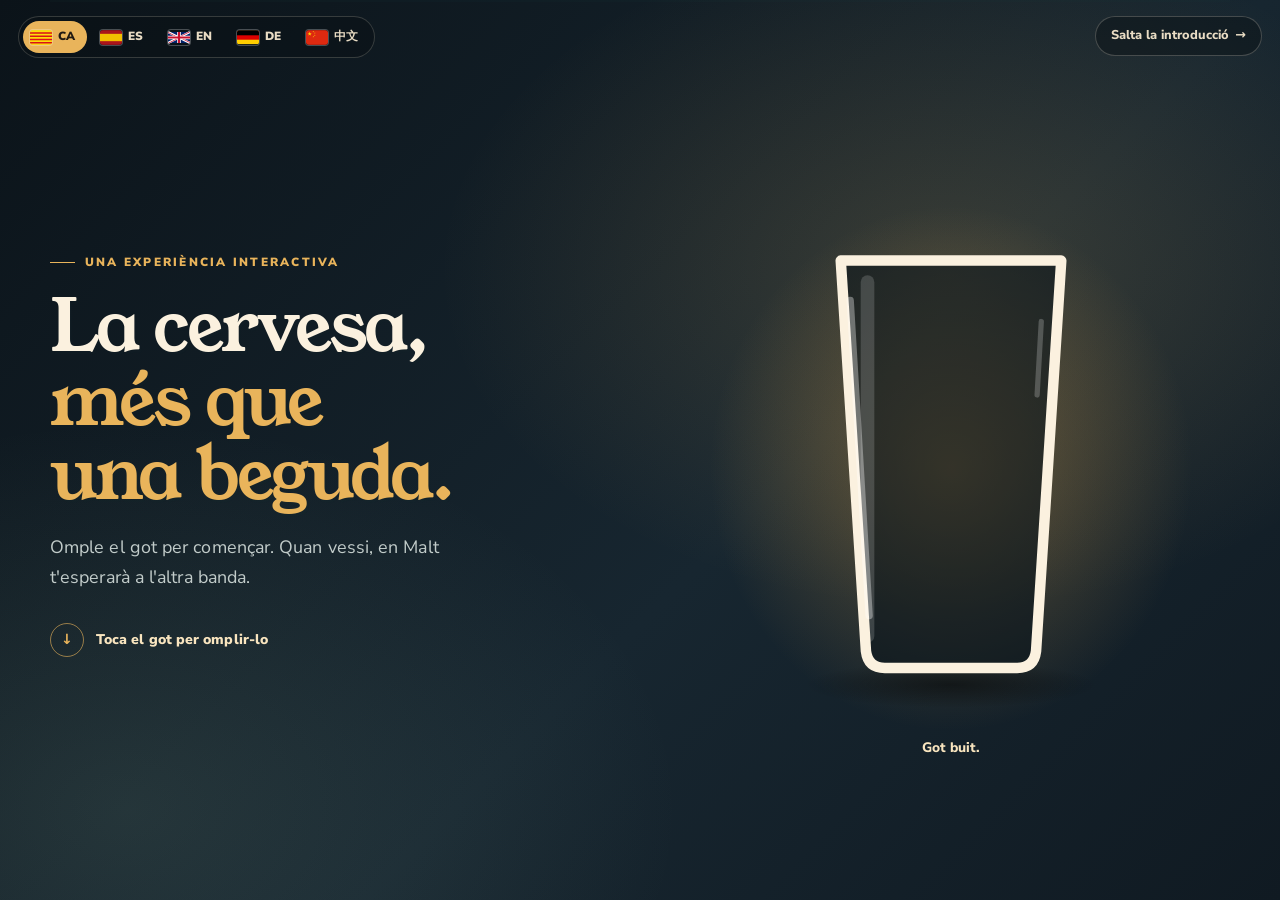
==== commit 6ee814b7: "Selector d'idioma visible des de l'entrada i l'enquesta Co-Authored-By: Claude Opus 5.5 <noreply@ant" ====
--- a/index.html
+++ b/index.html
@@ -26,6 +26,7 @@
 <body class="onboarding-active">
 
   <div class="beer-onboarding" id="beerOnboarding" role="dialog" aria-modal="true" aria-labelledby="onboardingTitle">
+    <div class="ob-langs" id="onboardingLangs" role="group" aria-label="Idioma · Language" data-i18n-skip></div>
     <button class="ob-skip" id="onboardingSkip" type="button"><span>Salta la introducció</span> <span aria-hidden="true">→</span></button>
 
     <section class="ob-screen ob-welcome" id="onboardingWelcome">
@@ -1230,7 +1231,7 @@
     <span class="journey-text"><span class="journey-count" id="journeyCount">0/0</span><span class="journey-label">explorat</span></span>
   </div>
 <script src="app.js?v=16"></script>
-  <script src="i18n.js?v=16"></script>
+  <script src="i18n.js?v=17"></script>
   <script src="horitzontal.js?v=2"></script>
 </body>
 </html>
--- a/style.css
+++ b/style.css
@@ -3039,3 +3039,21 @@
 .ob-chips--scale { position: relative; padding-bottom: 20px; }
 .ob-chips--scale .ob-chip { min-width: 58px; justify-content: center; }
 .ob-scale-ends { position: absolute; left: 4px; right: 4px; bottom: 0; display: flex; justify-content: space-between; color: #93a3a1; font-size: .72rem; font-weight: 800; max-width: 340px; }
+
+/* Selector d'idioma de l'entrada */
+.ob-langs { position: absolute; z-index: 30; top: max(16px, env(safe-area-inset-top)); left: 18px; display: flex; gap: 6px; padding: 4px; border: 1px solid rgba(251,241,223,.18); border-radius: 999px; background: rgba(9,16,22,.45); opacity: 0; animation: obFade 400ms cubic-bezier(.23,1,.32,1) 500ms forwards; }
+.ob-lang { display: inline-flex; align-items: center; gap: 6px; min-height: 32px; padding: 4px 10px 4px 6px; border: 1px solid transparent; border-radius: 999px; color: #e9dcc4; background: transparent; font: inherit; font-size: .74rem; font-weight: 900; letter-spacing: .04em; cursor: pointer; transition: transform 160ms cubic-bezier(.23,1,.32,1), background-color 200ms ease, border-color 200ms ease; }
+.ob-lang .lang-flag { display: block; width: 22px; height: 15px; border-radius: 3px; overflow: hidden; box-shadow: 0 0 0 1px rgba(255,255,255,.25); }
+.ob-lang .lang-flag svg { display: block; width: 100%; height: 100%; }
+.ob-lang[aria-pressed="true"] { color: #211a13; background: #e9b45b; }
+.ob-lang:active { transform: scale(.95); }
+.ob-lang:focus-visible { outline: 3px solid #f4d49a; outline-offset: 2px; }
+@media (hover: hover) and (pointer: fine) { .ob-lang:not([aria-pressed="true"]):hover { border-color: rgba(251,241,223,.35); } }
+@media (max-width: 800px) {
+  .ob-langs { left: 12px; gap: 2px; padding: 3px; }
+  .ob-lang { min-height: 32px; padding: 4px; }
+  .ob-lang-code { display: none; }
+  .ob-skip { right: 12px; padding: 7px 12px; font-size: .74rem; }
+  .ob-interests { padding-top: 64px; }
+}
+@media (prefers-reduced-motion: reduce) { .ob-langs { animation: none; opacity: 1; } }
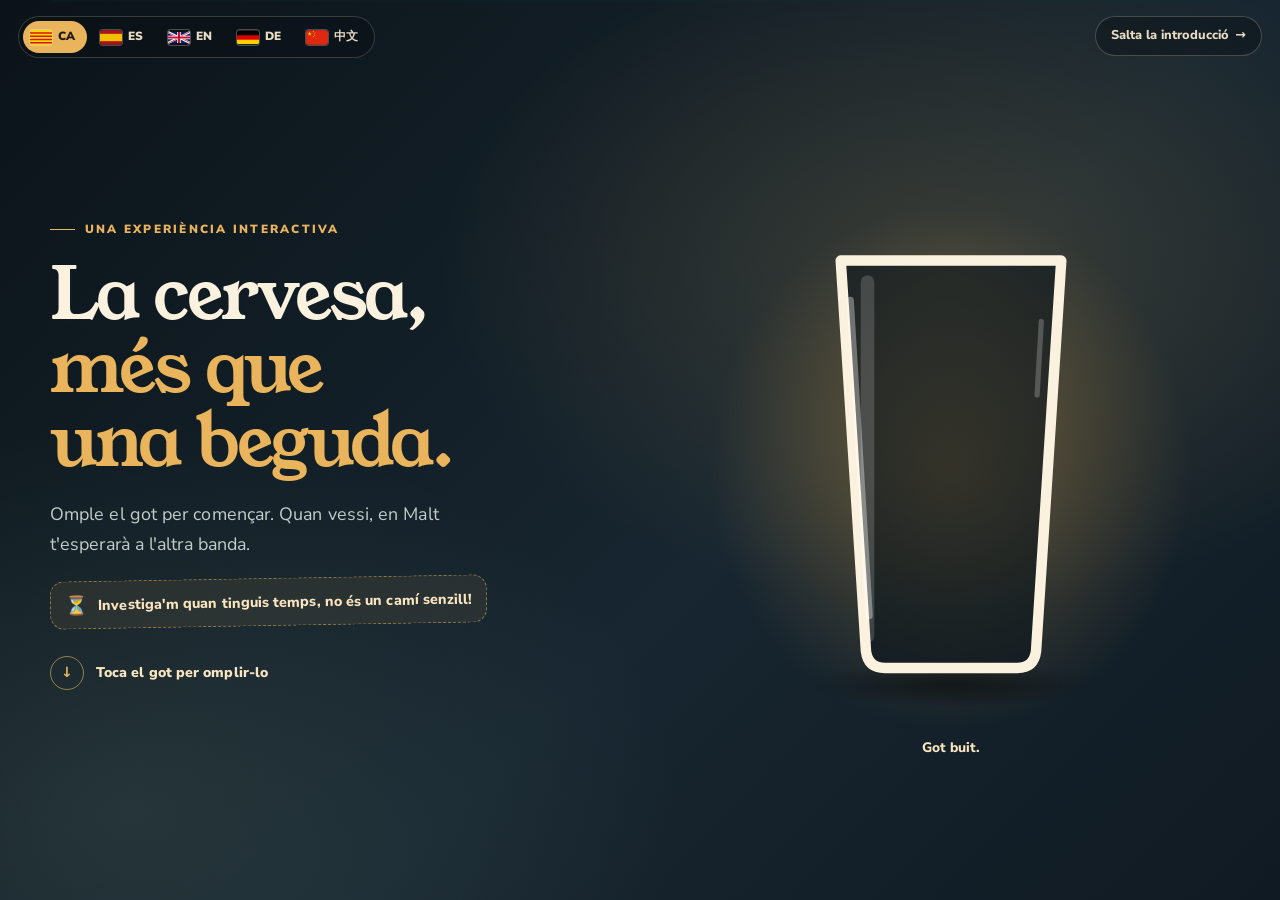
==== commit 55142835: "Entrada: avís "Investiga'm quan tinguis temps", surt sempre i el got cap en mòbils petits Co-Authore" ====
--- a/index.html
+++ b/index.html
@@ -2,7 +2,7 @@
 <html lang="ca">
 <head>
   <meta charset="utf-8">
-  <script>try{localStorage.removeItem('cervesa-intro-vista');if(/[?&]intro\b/.test(location.search))sessionStorage.removeItem('cervesa-intro-vista');else if(sessionStorage.getItem('cervesa-intro-vista')==='1')document.documentElement.classList.add('ob-seen')}catch(e){}</script>
+  <script>try{localStorage.removeItem('cervesa-intro-vista');sessionStorage.removeItem('cervesa-intro-vista')}catch(e){}</script>
   <meta name="viewport" content="width=device-width, initial-scale=1">
   <meta name="theme-color" content="#fcf8f1">
   <meta name="description" content="Un recorregut educatiu per la història, la química i la ciència relacionades amb la cervesa.">
@@ -34,7 +34,8 @@
         <span class="ob-kicker ob-in" style="--i:0">UNA EXPERIÈNCIA INTERACTIVA</span>
         <h1 id="onboardingTitle"><span class="ob-line ob-in" style="--i:1">La cervesa,</span> <span class="ob-line ob-line--gold ob-in" style="--i:2">més que una beguda.</span></h1>
         <p class="ob-in" style="--i:3">Omple el got per començar. Quan vessi, en Malt t'esperarà a l'altra banda.</p>
-        <div class="ob-hint ob-in" style="--i:4" aria-hidden="true"><span class="ob-hint-ring"></span><span class="ob-hint-dot">↓</span><span>Toca el got per omplir-lo</span></div>
+        <p class="ob-note-time ob-in" style="--i:4"><span class="ob-note-icon" aria-hidden="true">⏳</span><span>Investiga'm quan tinguis temps, no és un camí senzill!</span></p>
+        <div class="ob-hint ob-in" style="--i:5" aria-hidden="true"><span class="ob-hint-ring"></span><span class="ob-hint-dot">↓</span><span>Toca el got per omplir-lo</span></div>
       </div>
 
       <div class="ob-art">
@@ -107,7 +108,12 @@
     <section class="ob-screen ob-interests" id="onboardingInterests" hidden aria-labelledby="onboardingMaltTitle">
       <div class="ob-layout">
         <div class="ob-malt">
-          <img class="ob-malt-img" src="malt-presenter.webp?v=11" alt="Malt, el presentador de la web, aixecant una gerra" width="511" height="476" decoding="async">
+          <div class="ob-malt-tilt" id="onboardingMaltTilt">
+            <img class="ob-malt-img" src="malt-presenter.webp?v=11" alt="Malt, el presentador de la web, aixecant una gerra" width="511" height="476" decoding="async">
+            <span class="ob-malt-shine" aria-hidden="true"></span>
+            <button class="ob-malt-hit" id="onboardingMaltPoke" type="button" aria-label="Fes reaccionar en Malt"></button>
+            <span class="ob-click-hint" id="onboardingClickHint" aria-hidden="true">Clica'm!</span>
+          </div>
           <div class="ob-bubble" role="status"><span class="ob-bubble-name">MALT, EL TEU GUIA</span><span class="ob-bubble-text" id="onboardingMaltSays">Hola! Sóc en Malt. Abans de començar, t'acompanyo en tres passos ràpids.</span></div>
         </div>
         <div class="ob-content">
@@ -273,7 +279,7 @@
               <div class="ob-nav">
                 <button class="ob-back" id="onboardingBack" type="button" hidden><span aria-hidden="true">←</span> <span>Enrere</span></button>
                 <button class="ob-go" id="onboardingNext" type="button"><span>Següent</span> <span class="ob-go-arrow ob-go-arrow--right" aria-hidden="true">→</span></button>
-                <button class="ob-go" id="onboardingContinue" type="submit" hidden><span id="onboardingGoText">Comença el recorregut</span> <span class="ob-go-arrow" aria-hidden="true">↓</span></button>
+                <button class="ob-go" id="onboardingContinue" type="button" hidden><span id="onboardingGoText">Comença el recorregut</span> <span class="ob-go-arrow" aria-hidden="true">↓</span></button>
               </div>
             </div>
           </form>
@@ -1230,8 +1236,8 @@
     <svg viewBox="0 0 40 52" aria-hidden="true"><defs><clipPath id="jgClip"><path d="M8 7h23l-3 38a3 3 0 0 1-3 3H14a3 3 0 0 1-3-3z"/></clipPath></defs><g clip-path="url(#jgClip)"><rect x="0" y="0" width="40" height="52" fill="#f1d9a0"/><rect class="jl" x="0" y="0" width="40" height="52" fill="#edbf56"/></g><path d="M8 7h23l-3 38a3 3 0 0 1-3 3H14a3 3 0 0 1-3-3z" fill="none" stroke="#26354a" stroke-width="3" stroke-linejoin="round"/><path d="M30 15h3a4.5 4.5 0 0 1 0 12h-4" fill="none" stroke="#26354a" stroke-width="3" stroke-linecap="round"/></svg>
     <span class="journey-text"><span class="journey-count" id="journeyCount">0/0</span><span class="journey-label">explorat</span></span>
   </div>
-<script src="app.js?v=16"></script>
-  <script src="i18n.js?v=17"></script>
+<script src="app.js?v=20"></script>
+  <script src="i18n.js?v=19"></script>
   <script src="horitzontal.js?v=2"></script>
 </body>
 </html>
--- a/style.css
+++ b/style.css
@@ -3057,3 +3057,55 @@
   .ob-interests { padding-top: 64px; }
 }
 @media (prefers-reduced-motion: reduce) { .ob-langs { animation: none; opacity: 1; } }
+
+/* Malt en relleu a l'enquesta */
+.ob-malt-tilt { position: relative; width: min(100%, 250px); transform-style: preserve-3d; will-change: transform; --lift: 0; }
+.ob-malt-tilt .ob-malt-img { width: 100%; }
+.ob-malt-tilt::before { content: ""; position: absolute; left: 14%; right: 14%; bottom: -4%; height: 12%; border-radius: 50%; background: radial-gradient(closest-side, rgba(0,0,0,.45), transparent); transform: translateZ(-40px) scale(calc(1 + var(--lift) * .25)); opacity: calc(.55 + var(--lift) * .35); pointer-events: none; }
+.ob-malt-shine { position: absolute; inset: 0; pointer-events: none; opacity: 0; mix-blend-mode: soft-light;
+  background: radial-gradient(circle at var(--mx, 50%) var(--my, 30%), rgba(255,255,255,.95), rgba(255,255,255,0) 45%);
+  -webkit-mask: url(malt-presenter.webp?v=11) center / contain no-repeat; mask: url(malt-presenter.webp?v=11) center / contain no-repeat;
+  transition: opacity 260ms ease; }
+.ob-malt-tilt.is-hover .ob-malt-shine { opacity: 1; }
+@media (max-width: 800px) { .ob-malt-tilt { width: 96px; } }
+
+/* Clica en Malt */
+.ob-malt-hit { position: absolute; inset: 0; z-index: 2; padding: 0; border: 0; border-radius: 40%; background: transparent; cursor: pointer; -webkit-tap-highlight-color: transparent; }
+.ob-malt-hit:focus-visible { outline: 3px solid #f4d49a; outline-offset: 4px; }
+.ob-click-hint {
+  position: absolute; z-index: 3; top: 4%; right: -6%; padding: 6px 11px; border-radius: 12px 12px 12px 4px;
+  color: #211a13; background: #ffd25a; box-shadow: 0 6px 16px rgba(0,0,0,.3); font-size: .78rem; font-weight: 900; white-space: nowrap; pointer-events: none;
+  transform-origin: 0 100%; opacity: 0; animation: obHintIn 420ms cubic-bezier(.34,1.56,.64,1) 1.3s forwards, obHintBob 1.6s ease-in-out 1.8s infinite;
+  transition: opacity 200ms ease, transform 200ms cubic-bezier(.23,1,.32,1);
+}
+.ob-click-hint::after { content: ""; position: absolute; left: 10px; bottom: -7px; border: 7px solid transparent; border-bottom: 0; border-top-color: #ffd25a; }
+.ob-click-hint.is-gone { animation: none; opacity: 0; transform: scale(.8); }
+@keyframes obHintIn { from { opacity: 0; transform: scale(.6) rotate(-8deg); } to { opacity: 1; transform: rotate(-4deg); } }
+@keyframes obHintBob { 0%, 100% { opacity: 1; transform: rotate(-4deg) translateY(0); } 50% { opacity: 1; transform: rotate(-4deg) translateY(-5px); } }
+@media (max-width: 800px) { .ob-click-hint { top: -10%; right: -30%; font-size: .68rem; padding: 4px 8px; } }
+@media (prefers-reduced-motion: reduce) { .ob-click-hint { animation: none; opacity: 1; transform: rotate(-4deg); } }
+.ob-malt-tilt { aspect-ratio: 511 / 476; }
+.ob-malt-tilt .ob-malt-img { height: 100%; object-fit: contain; }
+@media (max-width: 800px) {
+  .ob-click-hint { top: auto; bottom: -4%; right: auto; left: 18%; }
+  .ob-click-hint::after { display: none; }
+}
+@media (min-width: 801px) { .ob-bubble { min-height: 112px; align-content: start; } }
+
+/* Avís de l'entrada: cal temps */
+.ob-copy .ob-note-time { display: inline-flex; align-items: center; gap: 10px; max-width: 460px; margin: 18px 0 0; padding: 10px 14px; border: 1px dashed rgba(233,180,91,.55); border-radius: 14px; color: #f9e5bf; background: rgba(233,180,91,.08); font-size: .9rem; font-weight: 800; line-height: 1.4; transform: rotate(-1deg); }
+.ob-note-icon { flex: 0 0 auto; font-size: 1.15rem; }
+.ob-copy .ob-note-time.ob-in { animation: obIn 700ms cubic-bezier(.23,1,.32,1) calc(120ms + var(--i) * 80ms) forwards, obTilt 0s linear calc(820ms + var(--i) * 80ms) forwards; }
+@keyframes obTilt { to { transform: rotate(-1deg); } }
+@media (max-width: 800px) { .ob-copy .ob-note-time { margin-top: 10px; padding: 7px 11px; font-size: .78rem; text-align: left; } }
+@media (max-width: 800px) {
+  .ob-art { height: auto; min-height: 0; align-self: stretch; }
+  .ob-glass { height: 100%; max-height: 52svh; min-height: 0; }
+}
+@media (max-width: 800px) and (max-height: 720px) {
+  .ob-welcome { padding-top: 58px; }
+  .ob-copy h1 { margin: 8px 0; font-size: clamp(1.9rem, 8.5vw, 2.6rem); }
+  .ob-copy p:not(.ob-note-time) { font-size: .86rem; }
+  .ob-copy .ob-note-time { margin-top: 8px; }
+  .ob-hint { margin-top: 8px; }
+}
